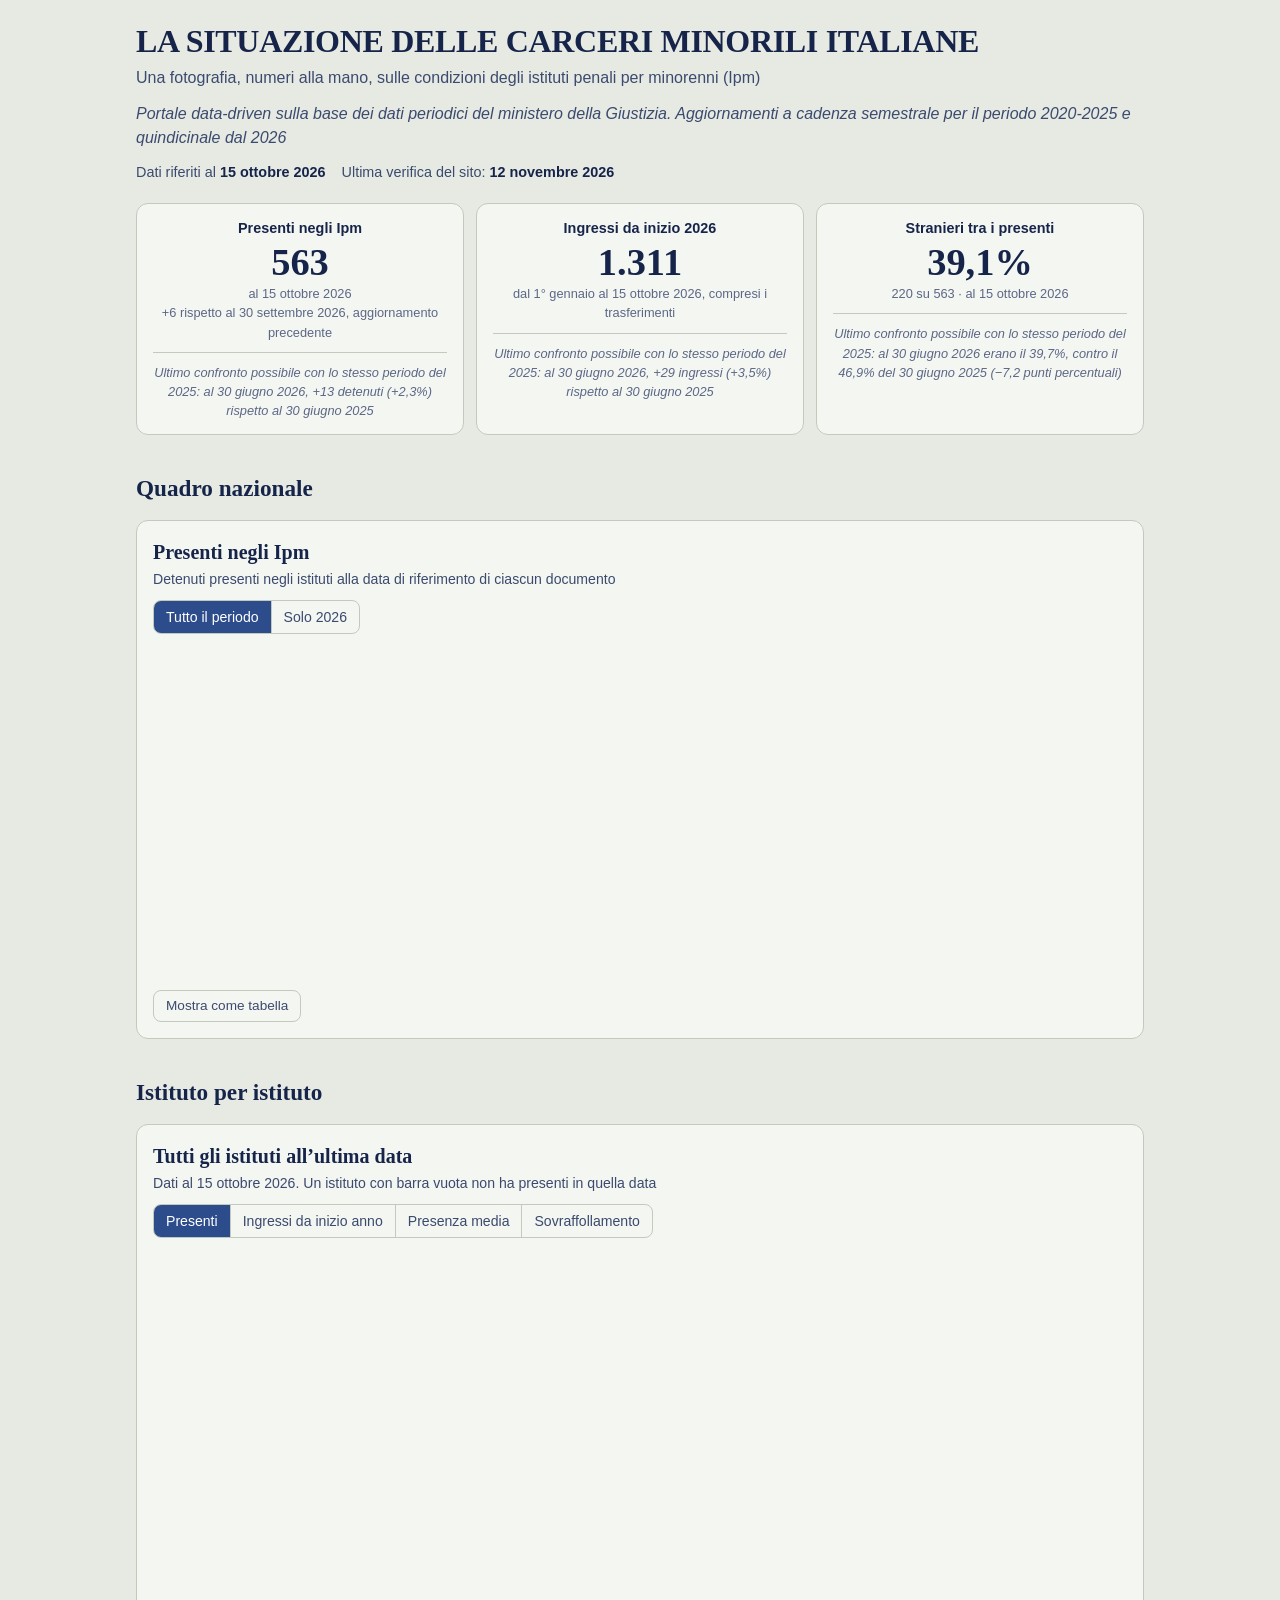
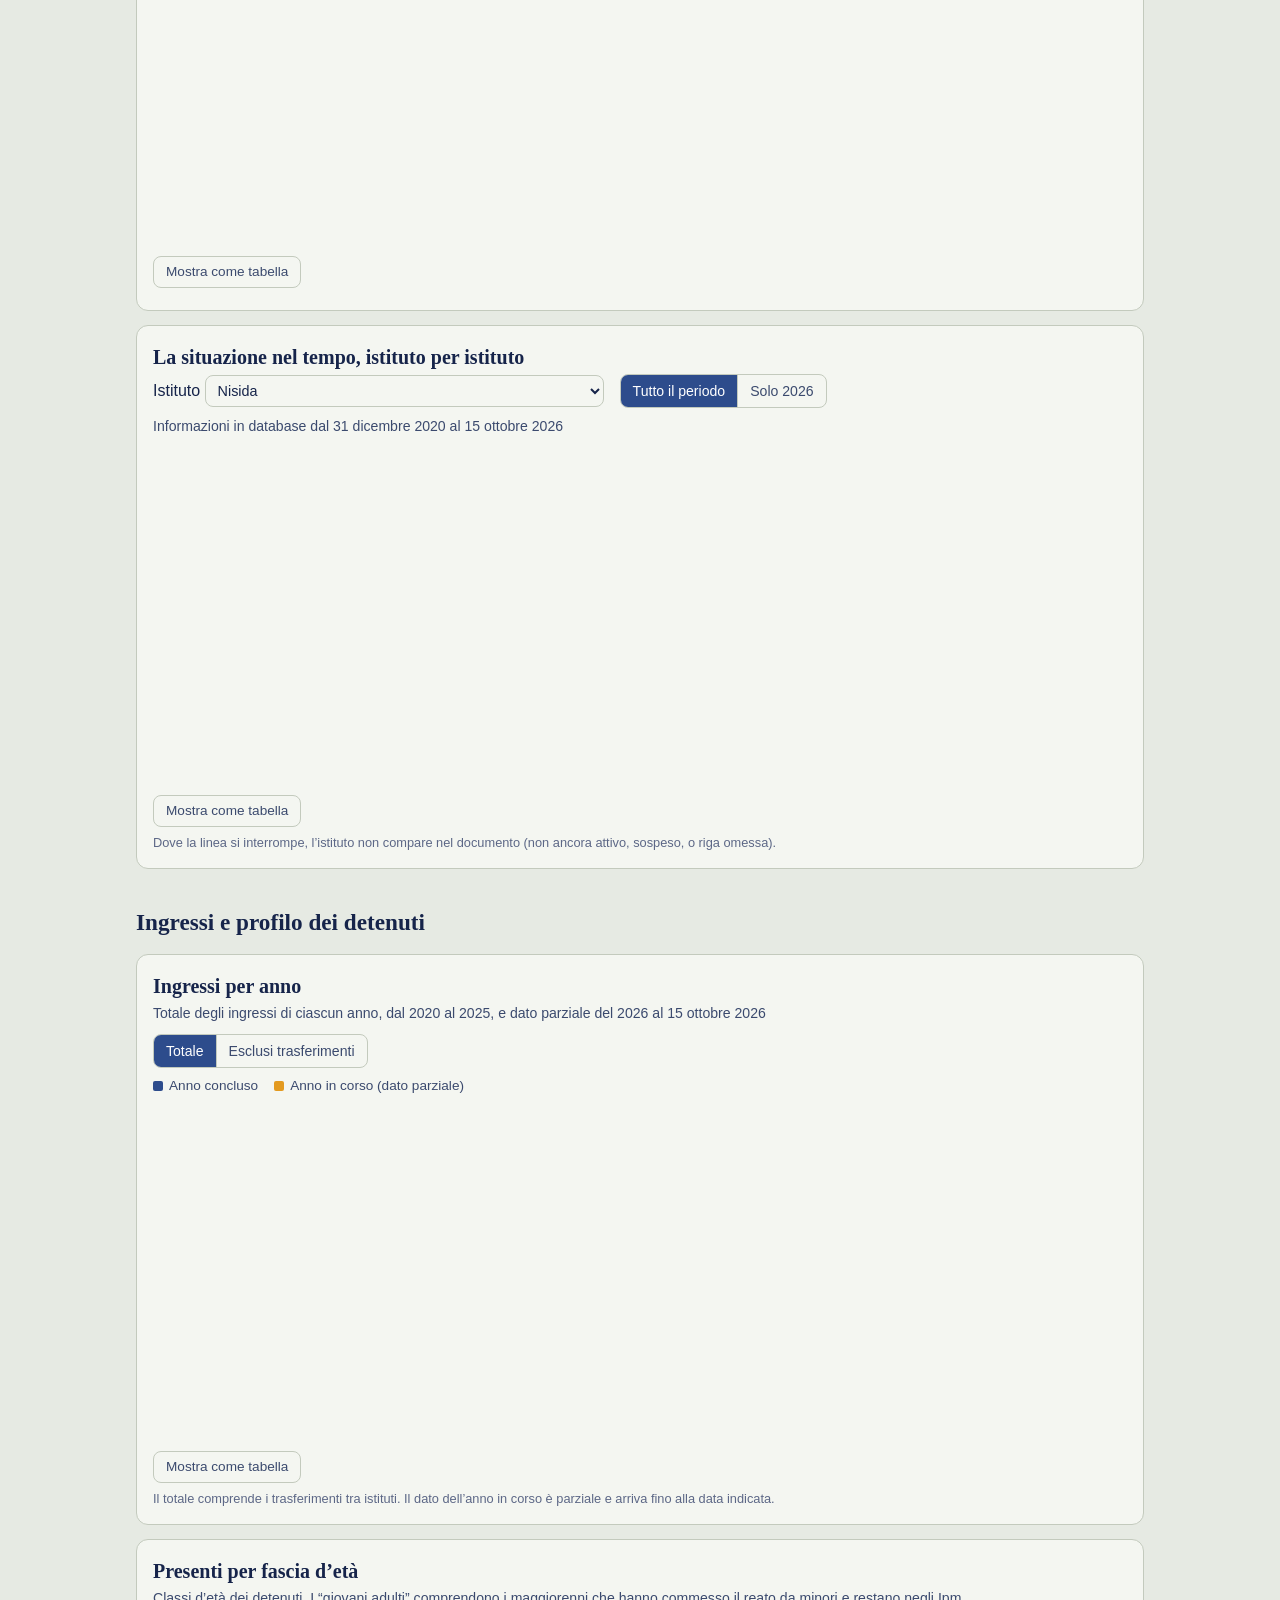
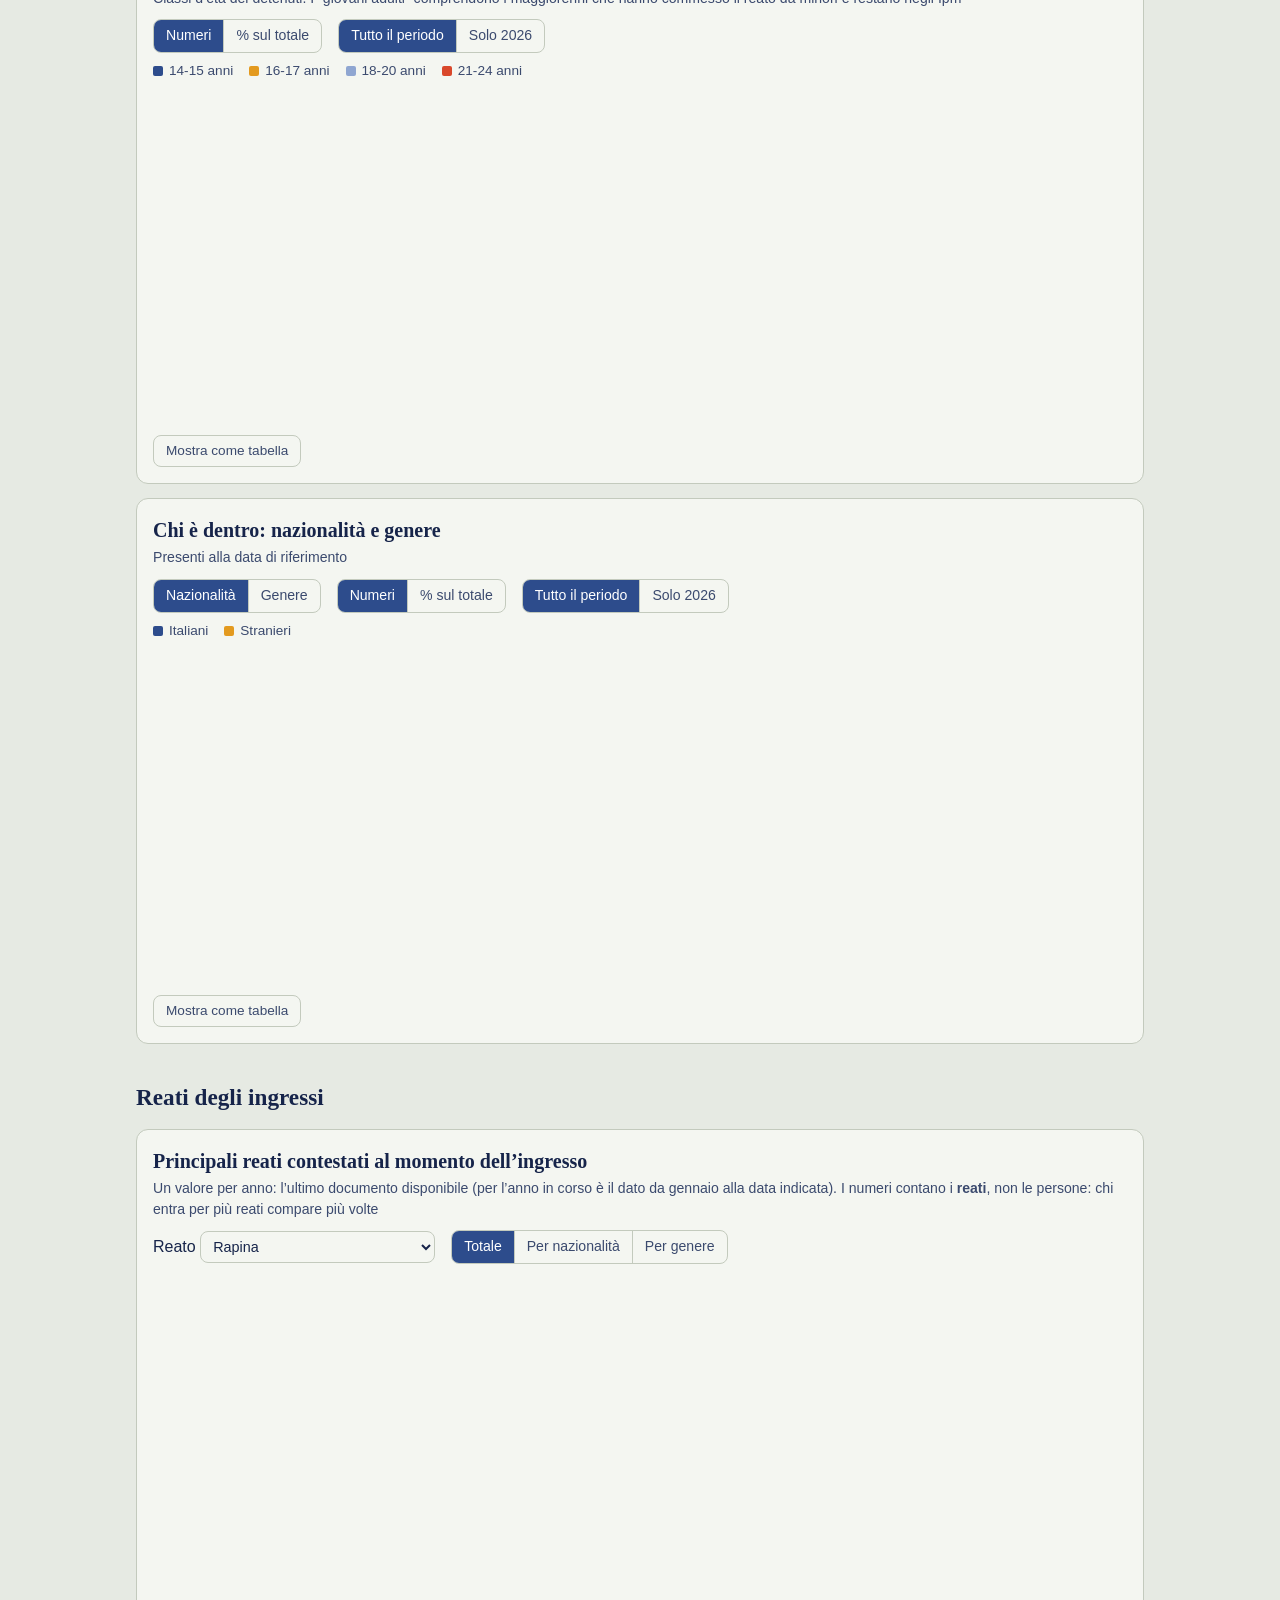
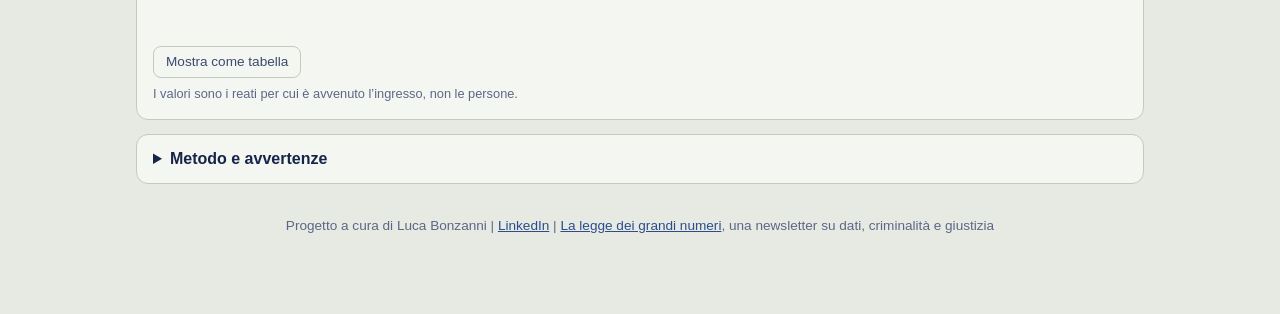
==== docs/index.html @ a1e98d2d "Add files via upload" ====
<!DOCTYPE html>
<html lang="it">
<head>
<meta charset="utf-8">
<meta name="viewport" content="width=device-width, initial-scale=1">
<title>La situazione delle carceri minorili italiane</title>
<meta name="description" content="Una fotografia, numeri alla mano, sulle condizioni degli istituti penali per minorenni (Ipm). Dati periodici del ministero della Giustizia.">
<link rel="icon" href="data:,">
<link rel="stylesheet" href="style.css?v=12">
</head>
<body>
<div class="wrap">
  <header>
    <h1>LA SITUAZIONE DELLE CARCERI MINORILI ITALIANE</h1>
    <p class="sub">Una fotografia, numeri alla mano, sulle condizioni degli istituti penali per minorenni (Ipm)</p>
    <p class="sub"><em>Portale data-driven sulla base dei dati periodici del ministero della Giustizia. Aggiornamenti a cadenza semestrale per il periodo 2020-2025 e quindicinale dal 2026</em></p>
    <p class="stamp" id="stamp">Caricamento dati…</p>
    <div class="alert" id="alert" hidden></div>
  </header>

  <main>
    <section class="kpis" id="kpis" aria-label="Indicatori principali"></section>

    <h2>Quadro nazionale</h2>

    <article class="card" id="c-presenze">
      <h3>Presenti negli Ipm</h3>
      <p class="desc">Detenuti presenti negli istituti alla data di riferimento di ciascun documento</p>
      <div class="plot"><canvas role="img" aria-label="Presenti negli Ipm nel tempo"></canvas></div>
      <div class="tablewrap" hidden></div>
      <button class="tbl-btn" type="button" aria-expanded="false">Mostra come tabella</button>
    </article>

    <h2>Istituto per istituto</h2>

    <article class="card" id="c-ipm-conf">
      <h3>Tutti gli istituti all’ultima data</h3>
      <p class="desc" id="d-ipm-conf"></p>
      <div class="controls"><div class="seg" data-ctl="misura"></div></div>
      <div class="legend"></div>
      <div class="plot" id="p-ipm-conf"><canvas role="img" aria-label="Confronto tra istituti"></canvas></div>
      <div class="tablewrap" hidden></div>
      <button class="tbl-btn" type="button" aria-expanded="false">Mostra come tabella</button>
      <p class="foot-note" id="n-ipm-conf"></p>
    </article>

    <article class="card" id="c-ipm-one">
      <h3>La situazione nel tempo, istituto per istituto</h3>
      <div class="controls"><label>Istituto <select data-ctl="ipm"></select></label></div>
      <p class="desc" id="d-ipm-one"></p>
      <div class="plot"><canvas role="img" aria-label="Presenti nell’istituto scelto nel tempo"></canvas></div>
      <div class="tablewrap" hidden></div>
      <button class="tbl-btn" type="button" aria-expanded="false">Mostra come tabella</button>
      <p class="foot-note" id="n-ipm-one"></p>
    </article>

    <h2>Ingressi e profilo dei detenuti</h2>

    <article class="card" id="c-ingressi">
      <h3>Ingressi per anno</h3>
      <p class="desc" id="d-ingressi">Totale degli ingressi di ciascun anno</p>
      <div class="controls"><div class="seg" data-ctl="misura"></div></div>
      <div class="legend"></div>
      <div class="plot"><canvas role="img" aria-label="Totale degli ingressi per anno, una colonna per anno"></canvas></div>
      <div class="tablewrap" hidden></div>
      <button class="tbl-btn" type="button" aria-expanded="false">Mostra come tabella</button>
      <p class="foot-note" id="n-ingressi"></p>
    </article>

    <article class="card" id="c-eta">
      <h3>Presenti per fascia d’età</h3>
      <p class="desc">Classi d’età dei detenuti. I “giovani adulti” comprendono i maggiorenni che hanno commesso il reato da minori e restano negli Ipm</p>
      <div class="controls"><div class="seg" data-ctl="modo"></div></div>
      <div class="legend"></div>
      <div class="plot"><canvas role="img" aria-label="Presenti per fascia d’età nel tempo"></canvas></div>
      <div class="tablewrap" hidden></div>
      <button class="tbl-btn" type="button" aria-expanded="false">Mostra come tabella</button>
    </article>

    <article class="card" id="c-chi">
      <h3>Chi è dentro: nazionalità e genere</h3>
      <p class="desc">Presenti alla data di riferimento</p>
      <div class="controls">
        <div class="seg" data-ctl="dim"></div>
        <div class="seg" data-ctl="modo"></div>
      </div>
      <div class="legend"></div>
      <div class="plot"><canvas role="img" aria-label="Presenti per nazionalità o genere nel tempo"></canvas></div>
      <div class="tablewrap" hidden></div>
      <button class="tbl-btn" type="button" aria-expanded="false">Mostra come tabella</button>
    </article>

    <h2>Reati degli ingressi</h2>

    <article class="card" id="c-delitti">
      <h3>Principali reati contestati al momento dell’ingresso</h3>
      <p class="desc">Un valore per anno: l’ultimo documento disponibile (per l’anno in corso è il dato da gennaio alla data indicata). I numeri contano i <strong>reati</strong>, non le persone: chi entra per più reati compare più volte</p>
      <div class="controls">
        <label>Reato <select data-ctl="reato"></select></label>
        <div class="seg" data-ctl="scomp"></div>
      </div>
      <div class="legend"></div>
      <div class="plot"><canvas role="img" aria-label="Reati degli ingressi per anno"></canvas></div>
      <div class="tablewrap" hidden></div>
      <button class="tbl-btn" type="button" aria-expanded="false">Mostra come tabella</button>
      <p class="foot-note" id="n-delitti"></p>
    </article>

    <details>
      <summary>Metodo e avvertenze</summary>
      <ul>
        <li><strong>Fonte.</strong> Ministero della Giustizia, Dipartimento per la Giustizia minorile e di Comunità, report periodico <a href="https://www.giustizia.it/giustizia/it/mg_1_14.page">“Minorenni e giovani adulti in carico ai Servizi minorili”</a>. I documenti sono pubblicati circa due volte al mese, con un ritardo attorno alle tre settimane rispetto alla data di riferimento: questa pagina non è in tempo reale.</li>
        <li><strong>Aggiornamento.</strong> Uno script – sviluppato attraverso Claude Sonnet 5.5 – controlla il sito del ministero della Giustizia ogni giorno, scarica gli eventuali nuovi file .pdf, li legge e ricalcola i grafici. Ogni documento supera una serie di controlli di coerenza (somme per istituto, totali tra tabelle diverse); se un controllo fallisce il documento viene escluso e segnalato in alto.</li>
        <li><strong>Copertura.</strong> <span id="m-docs"></span>.</li>
        <li><strong>Cadenza.</strong> Fino al 2025 il sito usa solo i documenti semestrali (30 giugno e 31 dicembre); dal 2026 tutti quelli quindicinali disponibili. I documenti intermedi restano nell’archivio del progetto ma non compaiono nei grafici.</li>
        <li><strong>Flussi cumulati.</strong> Gli ingressi sono conteggiati da inizio anno e ripartono a gennaio. Confrontare documenti di mesi diversi non ha senso senza guardare la data.</li>
        <li><strong>Reati.</strong> Le tabelle contano i reati per cui avviene l’ingresso, non le persone. Le righe sotto una certa soglia possono non essere riportate nel file .pdf: in quel caso il grafico mostra “non riportato”, non zero.</li>
        <li><strong>Istituti che cambiano.</strong> L’elenco non è stabile: ad esempio dal 28 dicembre 2025 è attivo Lecce, mentre dal 23 febbraio 2026 l’attività di Treviso è sospesa ed è attivato Rovigo. Gli istituti non più attivi restano nei grafici storici.</li>
        <li><strong>Ingressi e trasferimenti.</strong> Per confrontare nel tempo si usa il totale degli ingressi, che comprende i trasferimenti tra istituti. Dai documenti del 31 dicembre 2024 il Ministero distingue anche gli ingressi esclusi i trasferimenti.</li>
        <li><strong>Errori della fonte.</strong> I file .pdf contengono a volte refusi (titoli di tabella non aggiornati, numerazioni sbagliate). Quando i numeri non tornano, il documento non viene incluso.</li>
        <li><strong>Perimetro.</strong> Solo istituti penali per minorenni. Centri di prima accoglienza, comunità e misure di comunità non sono inclusi.</li>
      </ul>
    </details>
  </main>

  <footer>
    <p>Progetto a cura di Luca Bonzanni | <a href="https://www.linkedin.com/in/bonzanni/">LinkedIn</a> | <a href="https://leggegrandinumeri.substack.com/">La legge dei grandi numeri</a>, una newsletter su dati, criminalità e giustizia</p>
  </footer>
</div>
<script src="vendor/chart.umd.js"></script>
<script src="app.js?v=12"></script>
</body>
</html>
---- docs/style.css ----
@font-face { font-family: "Plex Sans"; font-style: normal; font-weight: 400; font-display: swap; src: url("fonts/ibm-plex-sans-latin-400-normal.woff2") format("woff2"); }
@font-face { font-family: "Plex Sans"; font-style: normal; font-weight: 600; font-display: swap; src: url("fonts/ibm-plex-sans-latin-600-normal.woff2") format("woff2"); }
@font-face { font-family: "Plex Sans"; font-style: normal; font-weight: 700; font-display: swap; src: url("fonts/ibm-plex-sans-latin-700-normal.woff2") format("woff2"); }
@font-face { font-family: "Plex Sans"; font-style: italic; font-weight: 400; font-display: swap; src: url("fonts/ibm-plex-sans-latin-400-italic.woff2") format("woff2"); }
@font-face { font-family: "Newsreader"; font-style: normal; font-weight: 400; font-display: swap; src: url("fonts/newsreader-latin-400-normal.woff2") format("woff2"); }
@font-face { font-family: "Newsreader"; font-style: normal; font-weight: 600; font-display: swap; src: url("fonts/newsreader-latin-600-normal.woff2") format("woff2"); }
@font-face { font-family: "Newsreader"; font-style: normal; font-weight: 700; font-display: swap; src: url("fonts/newsreader-latin-700-normal.woff2") format("woff2"); }
@font-face { font-family: "Newsreader"; font-style: italic; font-weight: 400; font-display: swap; src: url("fonts/newsreader-latin-400-italic.woff2") format("woff2"); }
:root {
  color-scheme: light dark;
  --surface: #E6EAE3;
  --card: #F4F6F1;
  --ink: #16244A;
  --ink2: #3B4A6E;
  --muted: #5C6786;
  --grid: #CDD3C8;
  --border: #C3CABD;
  --accent: #2D4C8C;
  --warn-bg: #fff4e0;
  --warn-ink: #6a4300;
  --c1: #2D4C8C;
  --c2: #E39A1F;
  --y-old: #9a9a94;
  --o1: #8FA6D1;
  --o2: #5A78B5;
  --o3: #2D4C8C;
  --o4: #16244A;
}
@media (prefers-color-scheme: dark) {
  :root {
    --surface: #0F1730;
    --card: #16244A;
    --ink: #E6EAE3;
    --ink2: #C3CBDD;
    --muted: #97A2BF;
    --grid: #2A3A66;
    --border: #2F4170;
    --accent: #5B7CC4;
    --warn-bg: #3a2c10;
    --warn-ink: #f2d9a6;
    --c1: #5B7CC4;
    --c2: #E39A1F;
    --y-old: #77776f;
  }
}
* { box-sizing: border-box; }
html { -webkit-text-size-adjust: 100%; }
body {
  margin: 0;
  background: var(--surface);
  color: var(--ink);
  font: 16px/1.5 "Plex Sans", -apple-system, BlinkMacSystemFont, "Segoe UI", Roboto, "Helvetica Neue", Arial, sans-serif;
}
.wrap { max-width: 1040px; margin: 0 auto; padding: 24px 16px 64px; }
h1, h2, h3, .kpi .value { font-family: "Newsreader", Georgia, "Times New Roman", serif; font-weight: 700; }
header h1 { font-size: 2rem; line-height: 1.12; margin: 0 0 6px; letter-spacing: -.01em; }
header .sub { color: var(--ink2); margin: 0 0 12px; }
.stamp {
  display: flex; flex-wrap: wrap; gap: 4px 16px;
  color: var(--ink2); font-size: .9rem; margin: 0 0 8px;
}
.stamp strong { color: var(--ink); }
.alert {
  background: var(--warn-bg); color: var(--warn-ink);
  border-radius: 8px; padding: 10px 14px; margin: 12px 0; font-size: .92rem;
}
.alert[hidden] { display: none; }
.kpis { display: grid; grid-template-columns: repeat(auto-fit, minmax(210px, 1fr)); gap: 12px; margin: 20px 0 8px; }
.kpi { text-align: center; background: var(--card); border: 1px solid var(--border); border-radius: 12px; padding: 14px 16px; }
.kpi .label { color: var(--ink); font-size: .9rem; font-weight: 700; }
.kpi .value { font-size: 2.4rem; font-weight: 700; line-height: 1.15; font-variant-numeric: tabular-nums; }
.kpi .note { color: var(--muted); font-size: .8rem; }
.kpi .note.conf { font-style: italic; margin-top: 10px; padding-top: 10px; border-top: 1px solid var(--border); }
h2 { font-size: 1.45rem; margin: 36px 0 8px; }
.card { background: var(--card); border: 1px solid var(--border); border-radius: 12px; padding: 16px; margin: 14px 0; }
.card h3 { margin: 0 0 2px; font-size: 1.25rem; }
.card .desc { color: var(--ink2); font-size: .88rem; margin: 0 0 10px; }
.controls { display: flex; flex-wrap: wrap; gap: 8px 16px; align-items: center; margin: 0 0 8px; }
.seg { display: inline-flex; border: 1px solid var(--border); border-radius: 8px; overflow: hidden; }
.seg button {
  min-height: 32px; min-width: 32px; padding: 4px 12px; border: 0; background: transparent;
  color: var(--ink2); font: inherit; font-size: .88rem; cursor: pointer;
}
.seg button + button { border-left: 1px solid var(--border); }
.seg button[aria-pressed="true"] { background: var(--accent); color: #fff; }
.seg button:focus-visible, select:focus-visible, .tbl-btn:focus-visible, a:focus-visible { outline: 2px solid var(--accent); outline-offset: 2px; }
select {
  min-height: 32px; font: inherit; font-size: .9rem; padding: 4px 8px;
  background: var(--card); color: var(--ink); border: 1px solid var(--border); border-radius: 8px;
}
.legend { display: flex; flex-wrap: wrap; gap: 4px 16px; font-size: .85rem; color: var(--ink2); margin: 0 0 6px; min-height: 20px; }
.legend .sw { display: inline-block; width: 10px; height: 10px; border-radius: 2px; margin-right: 6px; vertical-align: -1px; }
.plot { position: relative; height: 340px; }
.plot canvas { max-width: 100%; }
.tbl-btn {
  margin-top: 8px; min-height: 32px; padding: 4px 12px; border: 1px solid var(--border);
  border-radius: 8px; background: transparent; color: var(--ink2); font: inherit; font-size: .85rem; cursor: pointer;
}
.tablewrap { overflow: auto; max-height: 380px; margin-top: 8px; }
table { border-collapse: collapse; font-size: .85rem; width: 100%; font-variant-numeric: tabular-nums; }
th, td { text-align: right; padding: 4px 8px; border-bottom: 1px solid var(--grid); white-space: nowrap; }
th:first-child, td:first-child { text-align: left; }
thead th { position: sticky; top: 0; background: var(--card); }
.foot-note { color: var(--muted); font-size: .8rem; margin: 6px 0 0; white-space: pre-line; }
details { background: var(--card); border: 1px solid var(--border); border-radius: 12px; padding: 12px 16px; margin: 14px 0; }
details summary { cursor: pointer; font-weight: 600; }
details ul { padding-left: 20px; }
details li { margin: 4px 0; font-size: .92rem; color: var(--ink2); }
a { color: var(--accent); }
footer { color: var(--muted); font-size: .85rem; margin-top: 32px; text-align: center; }
.dl { display: flex; flex-wrap: wrap; gap: 4px 14px; }
.err { background: var(--warn-bg); color: var(--warn-ink); padding: 14px; border-radius: 8px; }
@media (max-width: 560px) { .plot { height: 300px; } .kpi .value { font-size: 2rem; } header h1 { font-size: 1.6rem; } }

/* telefono: i pulsanti di selezione vanno a capo e restano interi, come bottoni separati */
@media (max-width: 560px) {
  .seg { display: flex; flex-wrap: wrap; gap: 6px; border: 0; border-radius: 0; overflow: visible; width: 100%; }
  .seg button { flex: 1 1 auto; border: 1px solid var(--border); border-radius: 8px; padding: 8px 10px; white-space: normal; line-height: 1.25; }
  .seg button + button { border-left: 1px solid var(--border); }
  .seg button[aria-pressed="true"] { border-color: var(--accent); }
}

/* telefono: tendine e selettori mai più larghi del riquadro */
select { max-width: 100%; }
.controls label { min-width: 0; max-width: 100%; }
@media (max-width: 560px) {
  .controls label { display: flex; flex-direction: column; align-items: stretch; gap: 4px; width: 100%; }
  .controls select { width: 100%; box-sizing: border-box; }
}
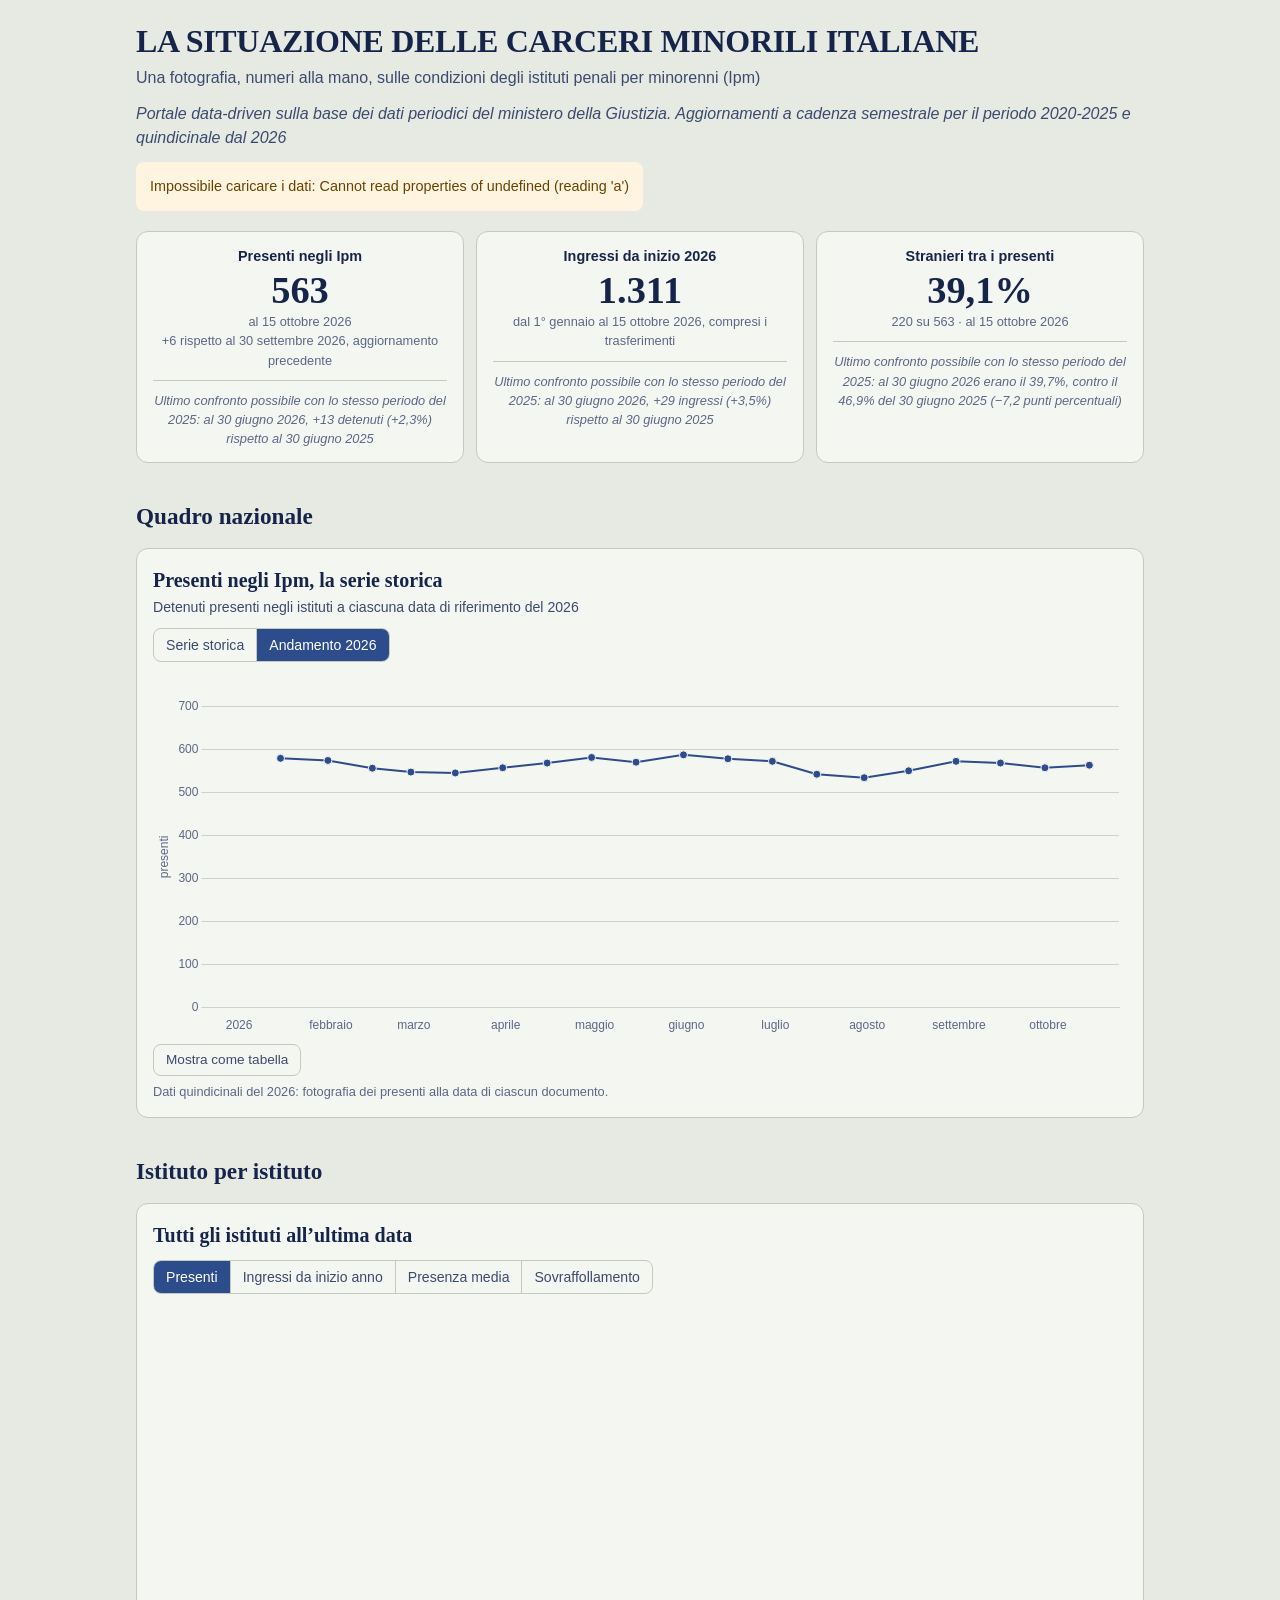
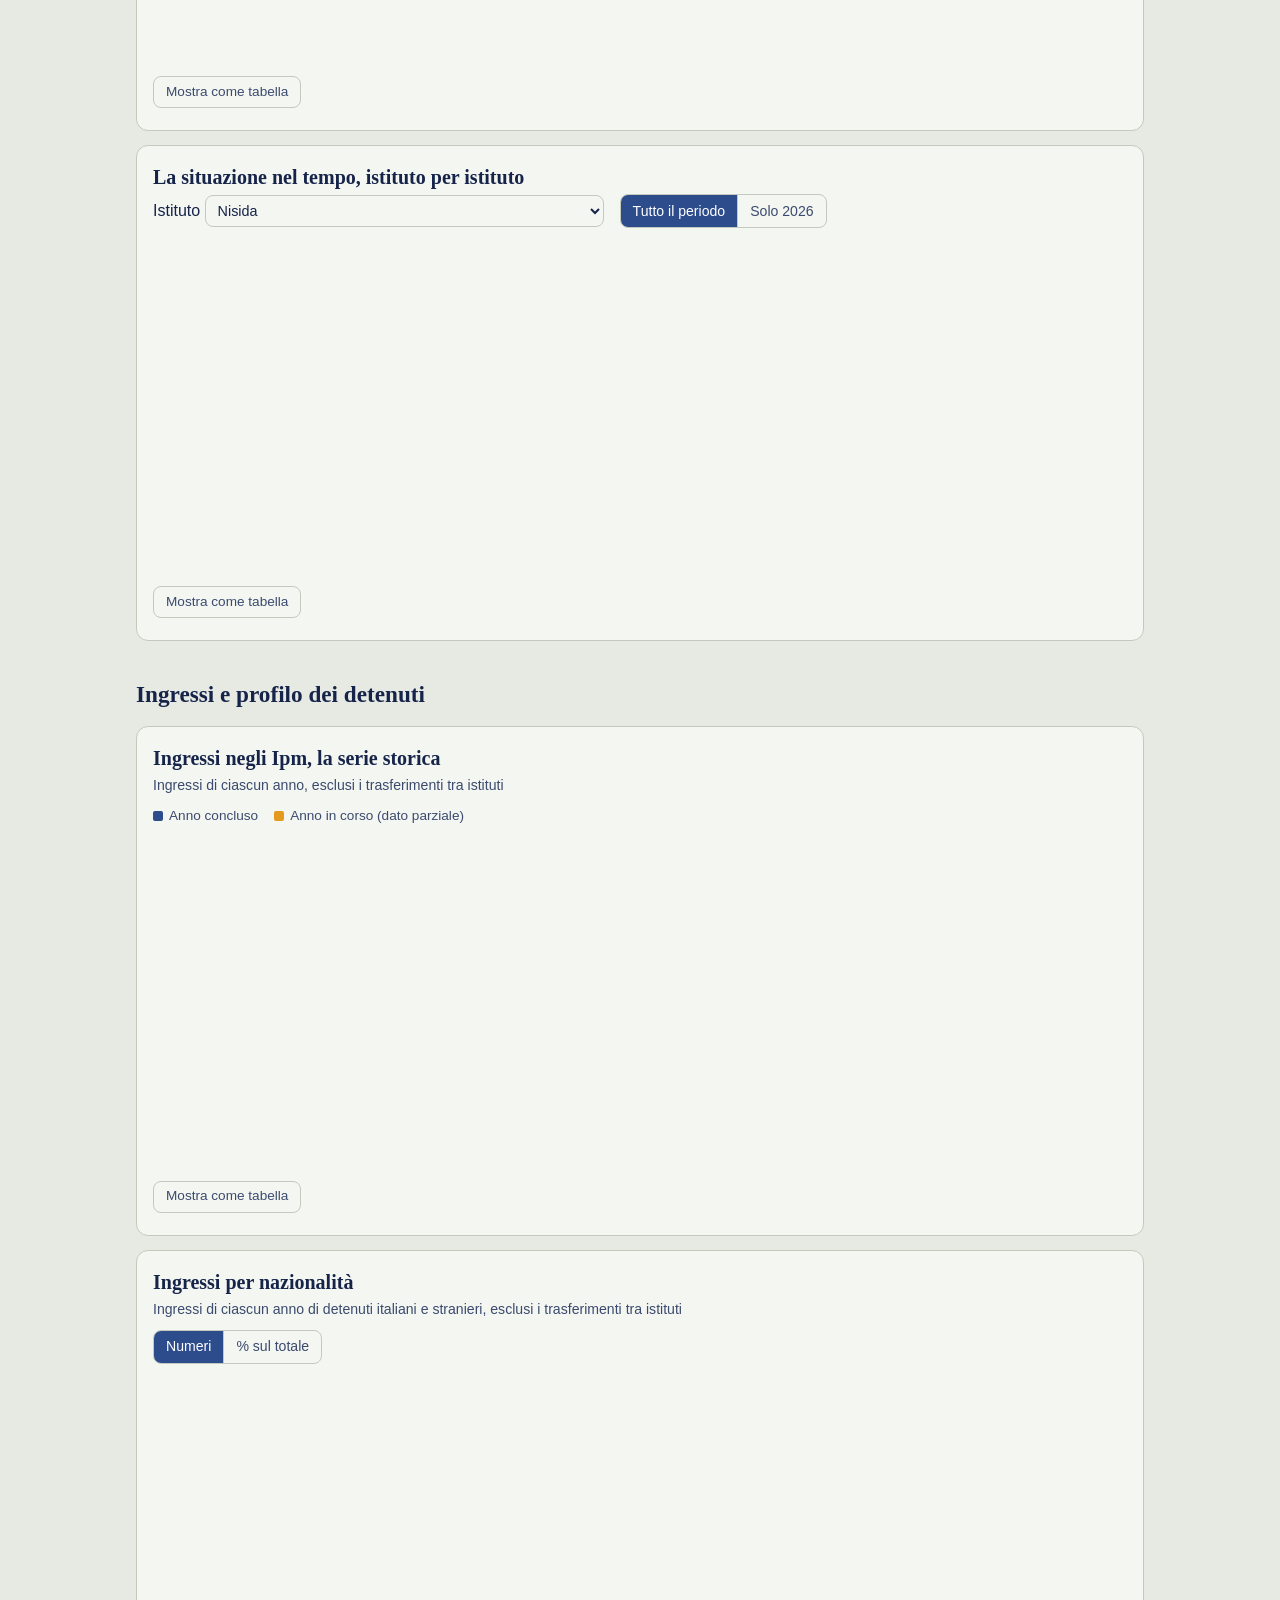
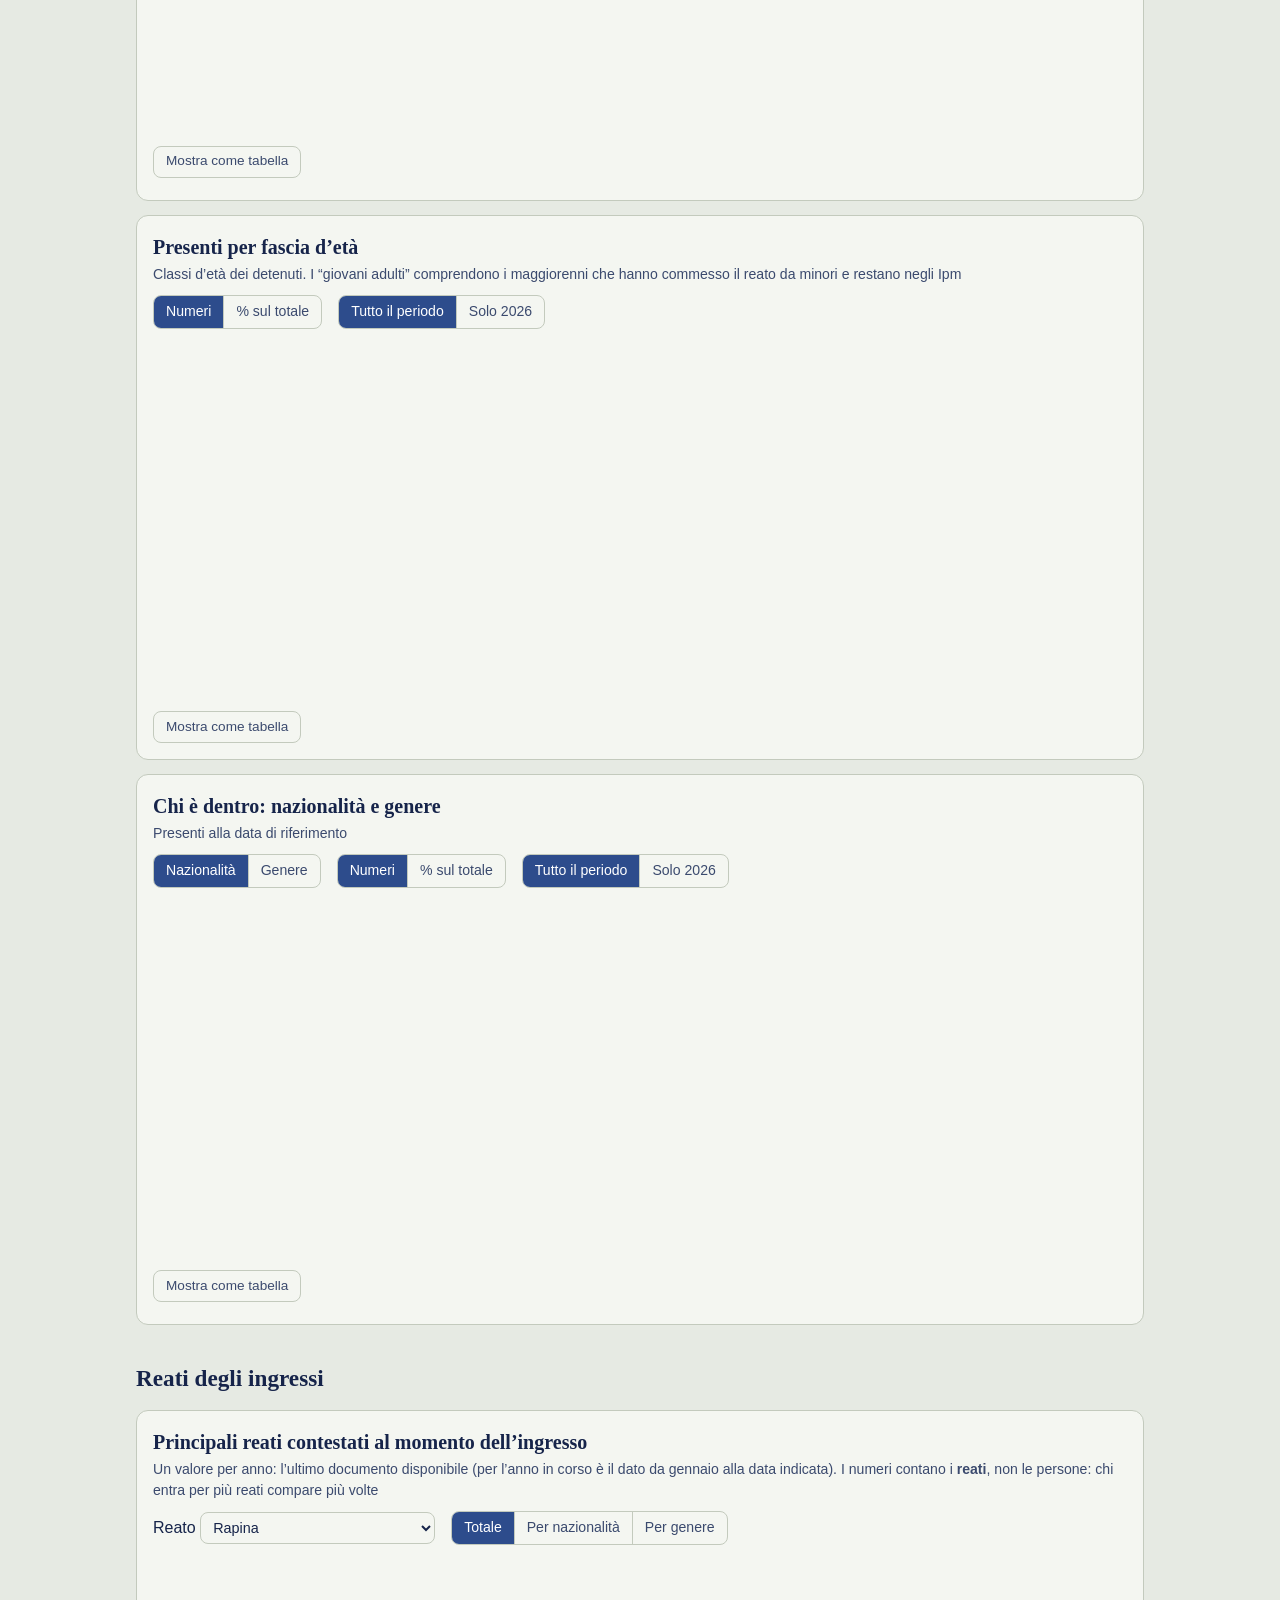
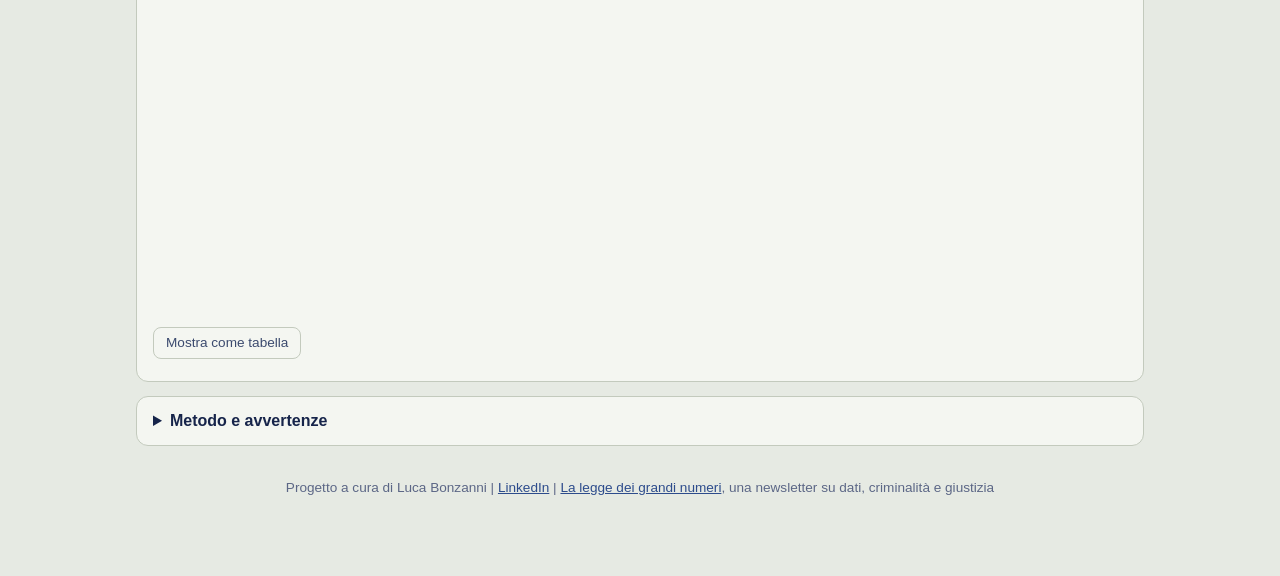
==== commit 90e70ee9: "Add files via upload" ====
--- a/docs/index.html
+++ b/docs/index.html
@@ -6,7 +6,7 @@
 <title>La situazione delle carceri minorili italiane</title>
 <meta name="description" content="Una fotografia, numeri alla mano, sulle condizioni degli istituti penali per minorenni (Ipm). Dati periodici del ministero della Giustizia.">
 <link rel="icon" href="data:,">
-<link rel="stylesheet" href="style.css?v=12">
+<link rel="stylesheet" href="style.css?v=13">
 </head>
 <body>
 <div class="wrap">
@@ -24,11 +24,14 @@
     <h2>Quadro nazionale</h2>
 
     <article class="card" id="c-presenze">
-      <h3>Presenti negli Ipm</h3>
-      <p class="desc">Detenuti presenti negli istituti alla data di riferimento di ciascun documento</p>
-      <div class="plot"><canvas role="img" aria-label="Presenti negli Ipm nel tempo"></canvas></div>
+      <h3>Presenti negli Ipm, la serie storica</h3>
+      <p class="desc" id="d-presenze">Detenuti presenti negli istituti: media annua (1991-2025) e situazione attuale (all’ultimo aggiornamento)</p>
+      <div class="controls"><div class="seg" data-ctl="vista"></div></div>
+      <div class="legend"></div>
+      <div class="plot"><canvas role="img" aria-label="Presenti negli Ipm: media annua dal 1991 e situazione attuale"></canvas></div>
       <div class="tablewrap" hidden></div>
       <button class="tbl-btn" type="button" aria-expanded="false">Mostra come tabella</button>
+      <p class="foot-note" id="n-presenze"></p>
     </article>
 
     <h2>Istituto per istituto</h2>
@@ -57,14 +60,24 @@
     <h2>Ingressi e profilo dei detenuti</h2>
 
     <article class="card" id="c-ingressi">
-      <h3>Ingressi per anno</h3>
-      <p class="desc" id="d-ingressi">Totale degli ingressi di ciascun anno</p>
-      <div class="controls"><div class="seg" data-ctl="misura"></div></div>
+      <h3>Ingressi negli Ipm, la serie storica</h3>
+      <p class="desc" id="d-ingressi">Ingressi di ciascun anno, esclusi i trasferimenti tra istituti</p>
       <div class="legend"></div>
       <div class="plot"><canvas role="img" aria-label="Totale degli ingressi per anno, una colonna per anno"></canvas></div>
       <div class="tablewrap" hidden></div>
       <button class="tbl-btn" type="button" aria-expanded="false">Mostra come tabella</button>
       <p class="foot-note" id="n-ingressi"></p>
+    </article>
+
+    <article class="card" id="c-ingressi-naz">
+      <h3>Ingressi per nazionalità</h3>
+      <p class="desc" id="d-ingressi-naz">Ingressi di ciascun anno di detenuti italiani e stranieri, esclusi i trasferimenti tra istituti</p>
+      <div class="controls"><div class="seg" data-ctl="modo"></div></div>
+      <div class="legend"></div>
+      <div class="plot"><canvas role="img" aria-label="Ingressi per nazionalità, anno per anno"></canvas></div>
+      <div class="tablewrap" hidden></div>
+      <button class="tbl-btn" type="button" aria-expanded="false">Mostra come tabella</button>
+      <p class="foot-note" id="n-ingressi-naz"></p>
     </article>
 
     <article class="card" id="c-eta">
@@ -79,8 +92,9 @@
 
     <article class="card" id="c-chi">
       <h3>Chi è dentro: nazionalità e genere</h3>
-      <p class="desc">Presenti alla data di riferimento</p>
+      <p class="desc" id="d-chi">Presenti alla data di riferimento</p>
       <div class="controls">
+        <div class="seg" data-ctl="fonte"></div>
         <div class="seg" data-ctl="dim"></div>
         <div class="seg" data-ctl="modo"></div>
       </div>
@@ -88,6 +102,7 @@
       <div class="plot"><canvas role="img" aria-label="Presenti per nazionalità o genere nel tempo"></canvas></div>
       <div class="tablewrap" hidden></div>
       <button class="tbl-btn" type="button" aria-expanded="false">Mostra come tabella</button>
+      <p class="foot-note" id="n-chi"></p>
     </article>
 
     <h2>Reati degli ingressi</h2>
@@ -111,12 +126,13 @@
       <ul>
         <li><strong>Fonte.</strong> Ministero della Giustizia, Dipartimento per la Giustizia minorile e di Comunità, report periodico <a href="https://www.giustizia.it/giustizia/it/mg_1_14.page">“Minorenni e giovani adulti in carico ai Servizi minorili”</a>. I documenti sono pubblicati circa due volte al mese, con un ritardo attorno alle tre settimane rispetto alla data di riferimento: questa pagina non è in tempo reale.</li>
         <li><strong>Aggiornamento.</strong> Uno script – sviluppato attraverso Claude Sonnet 5.5 – controlla il sito del ministero della Giustizia ogni giorno, scarica gli eventuali nuovi file .pdf, li legge e ricalcola i grafici. Ogni documento supera una serie di controlli di coerenza (somme per istituto, totali tra tabelle diverse); se un controllo fallisce il documento viene escluso e segnalato in alto.</li>
+        <li><strong>Serie storica.</strong> I dati annuali 1991-2025 (ingressi e presenza media giornaliera, per nazionalità) provengono da una serie storica fornita dal progetto e non dal report periodico: la presenza media giornaliera è la media dei detenuti presenti in ciascun giorno dell’anno, mentre i “presenti” del report sono una fotografia a una data precisa. Le due misure non sono confrontabili tra loro. Gli ingressi della serie storica escludono i trasferimenti tra istituti.</li>
         <li><strong>Copertura.</strong> <span id="m-docs"></span>.</li>
         <li><strong>Cadenza.</strong> Fino al 2025 il sito usa solo i documenti semestrali (30 giugno e 31 dicembre); dal 2026 tutti quelli quindicinali disponibili. I documenti intermedi restano nell’archivio del progetto ma non compaiono nei grafici.</li>
         <li><strong>Flussi cumulati.</strong> Gli ingressi sono conteggiati da inizio anno e ripartono a gennaio. Confrontare documenti di mesi diversi non ha senso senza guardare la data.</li>
         <li><strong>Reati.</strong> Le tabelle contano i reati per cui avviene l’ingresso, non le persone. Le righe sotto una certa soglia possono non essere riportate nel file .pdf: in quel caso il grafico mostra “non riportato”, non zero.</li>
         <li><strong>Istituti che cambiano.</strong> L’elenco non è stabile: ad esempio dal 28 dicembre 2025 è attivo Lecce, mentre dal 23 febbraio 2026 l’attività di Treviso è sospesa ed è attivato Rovigo. Gli istituti non più attivi restano nei grafici storici.</li>
-        <li><strong>Ingressi e trasferimenti.</strong> Per confrontare nel tempo si usa il totale degli ingressi, che comprende i trasferimenti tra istituti. Dai documenti del 31 dicembre 2024 il Ministero distingue anche gli ingressi esclusi i trasferimenti.</li>
+        <li><strong>Ingressi e trasferimenti.</strong> Nei grafici annuali gli ingressi escludono i trasferimenti tra istituti; il riquadro in alto, per confrontare i periodi dei singoli documenti, usa il totale che li comprende. Dai documenti del 31 dicembre 2024 il Ministero distingue anche gli ingressi esclusi i trasferimenti.</li>
         <li><strong>Errori della fonte.</strong> I file .pdf contengono a volte refusi (titoli di tabella non aggiornati, numerazioni sbagliate). Quando i numeri non tornano, il documento non viene incluso.</li>
         <li><strong>Perimetro.</strong> Solo istituti penali per minorenni. Centri di prima accoglienza, comunità e misure di comunità non sono inclusi.</li>
       </ul>
@@ -128,6 +144,6 @@
   </footer>
 </div>
 <script src="vendor/chart.umd.js"></script>
-<script src="app.js?v=12"></script>
+<script src="app.js?v=13"></script>
 </body>
 </html>
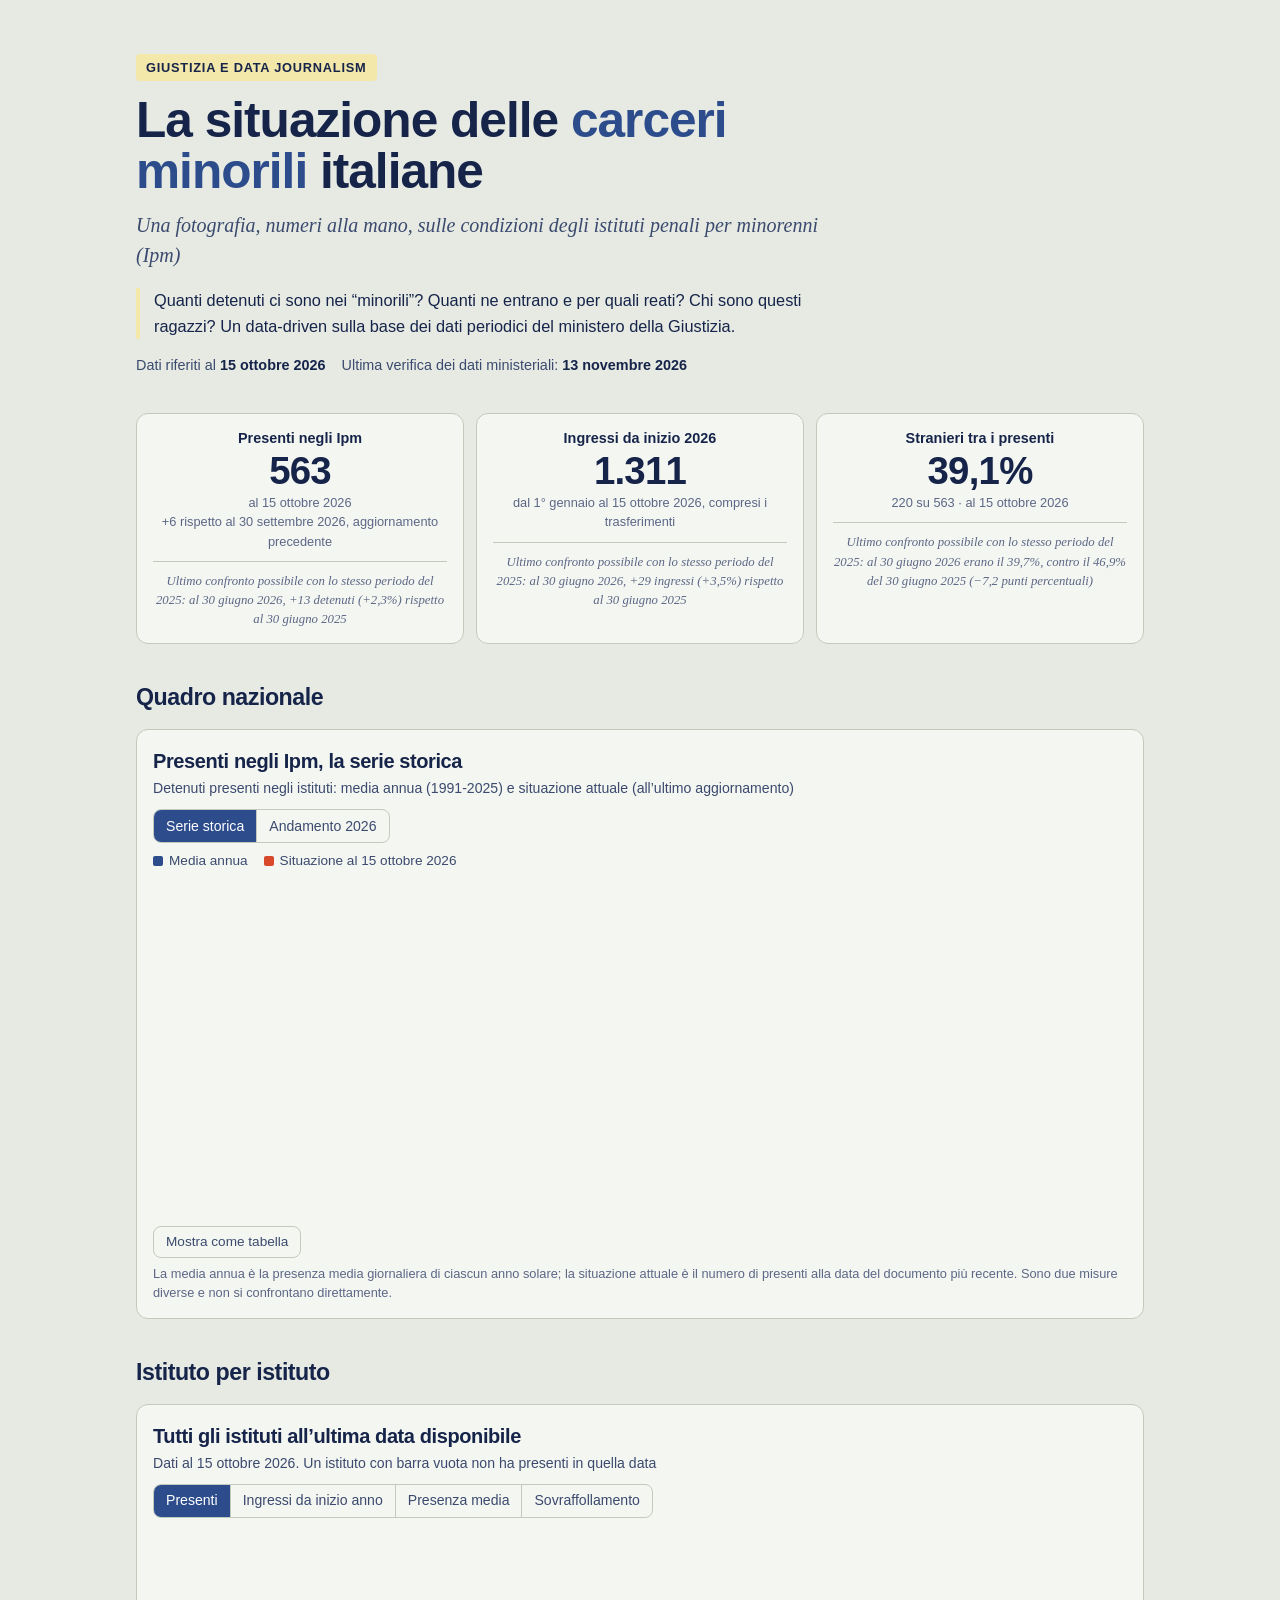
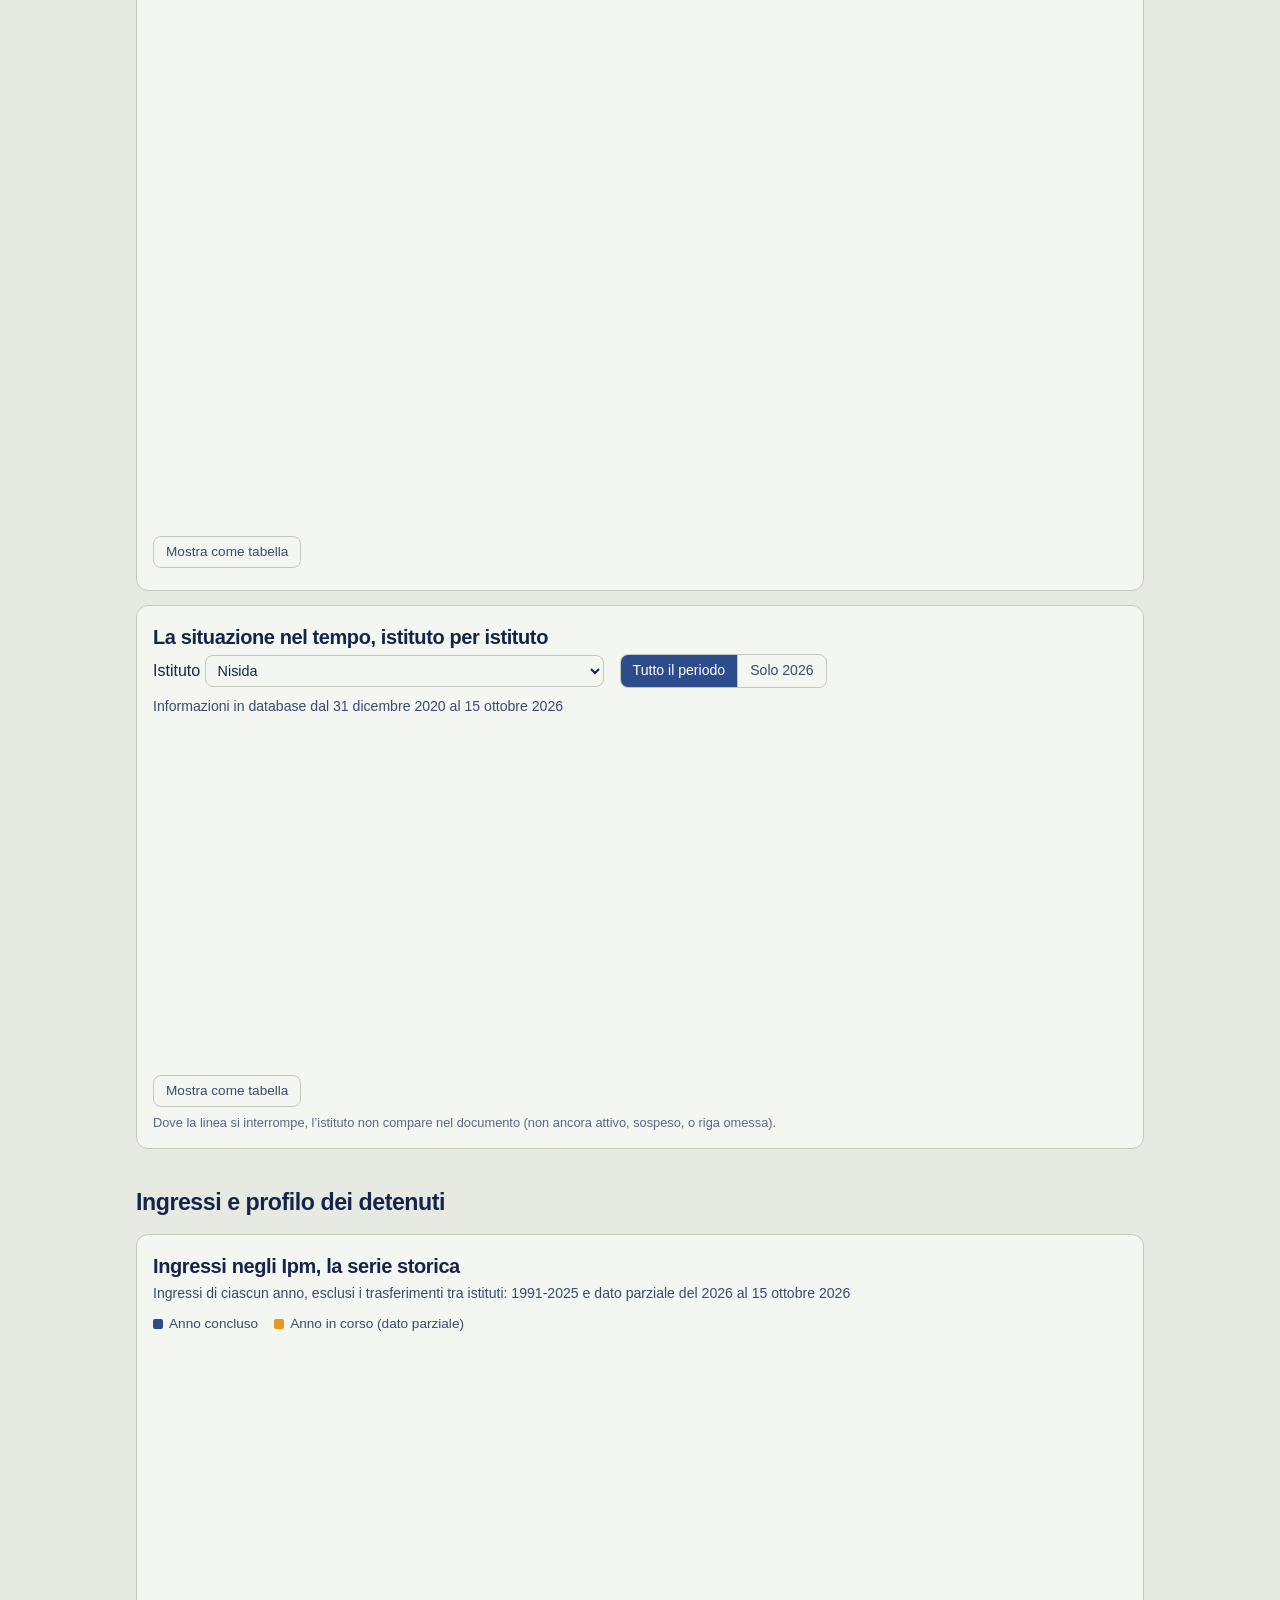
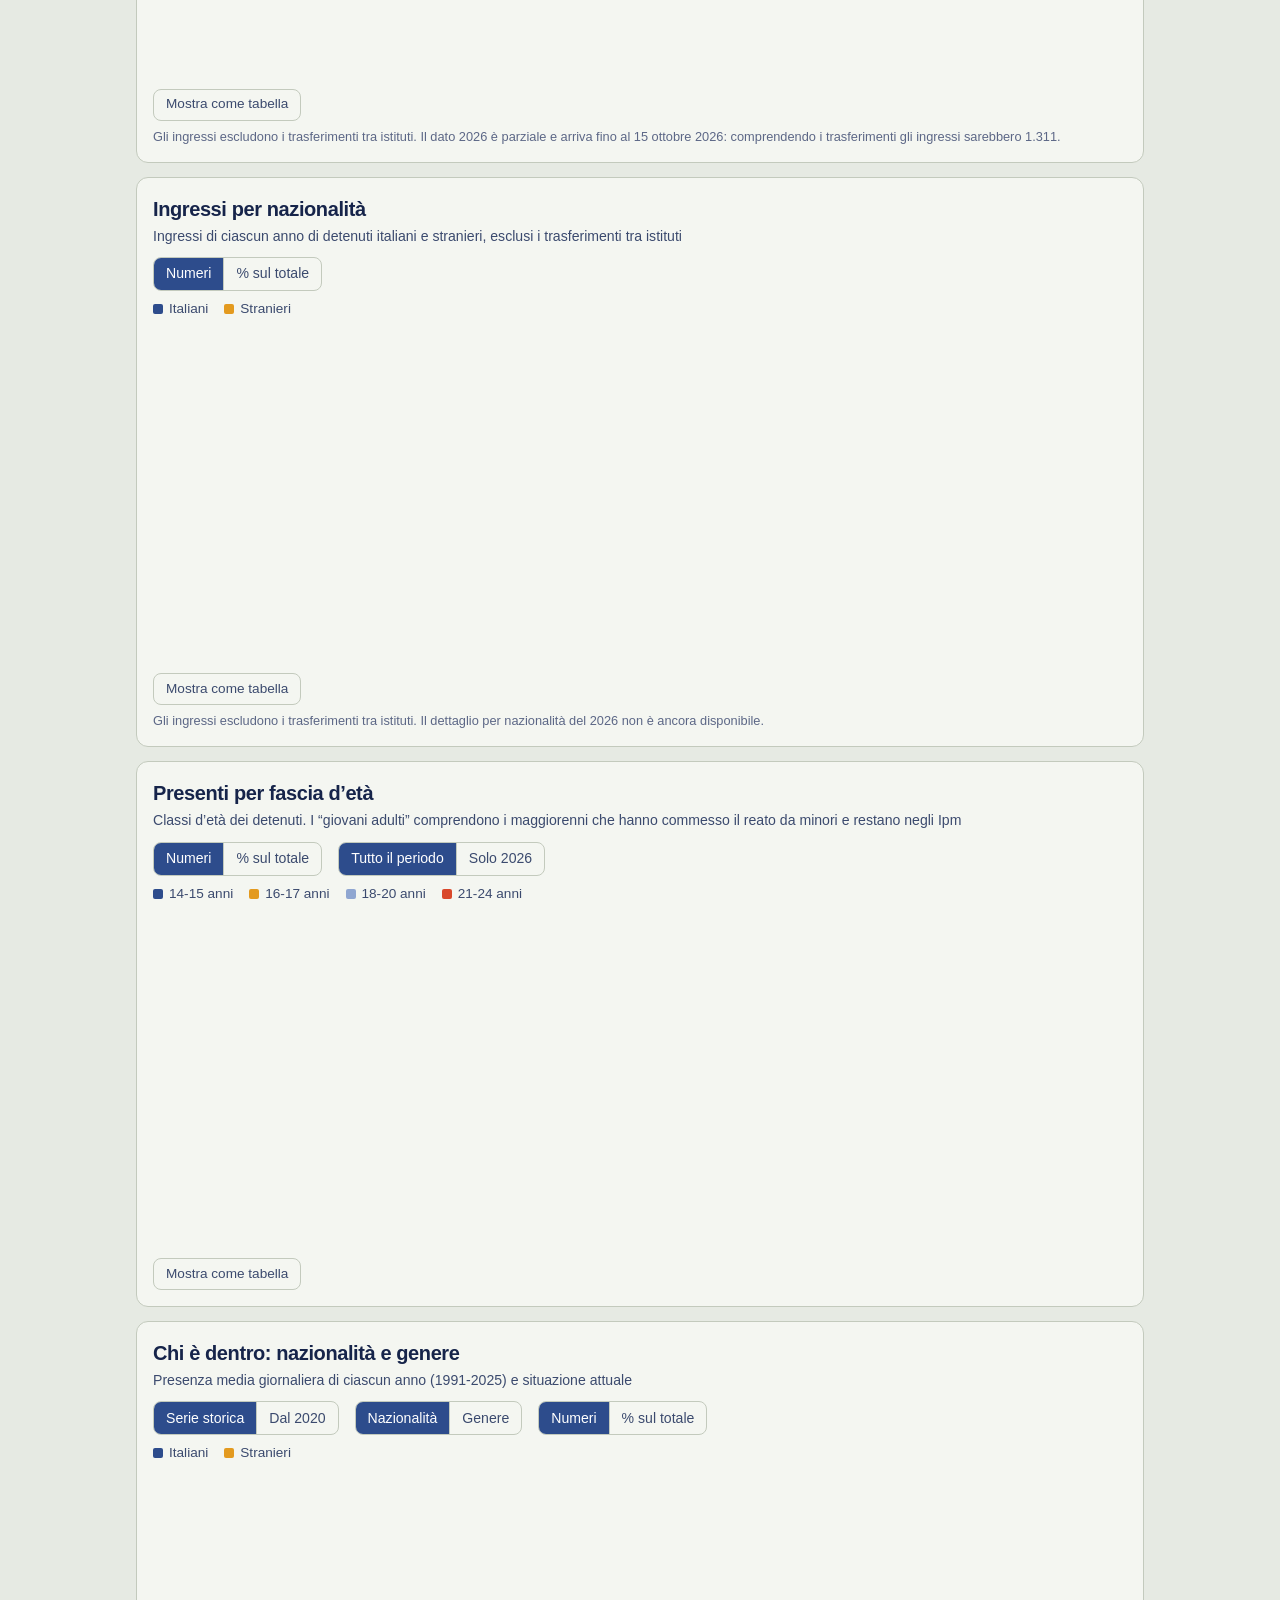
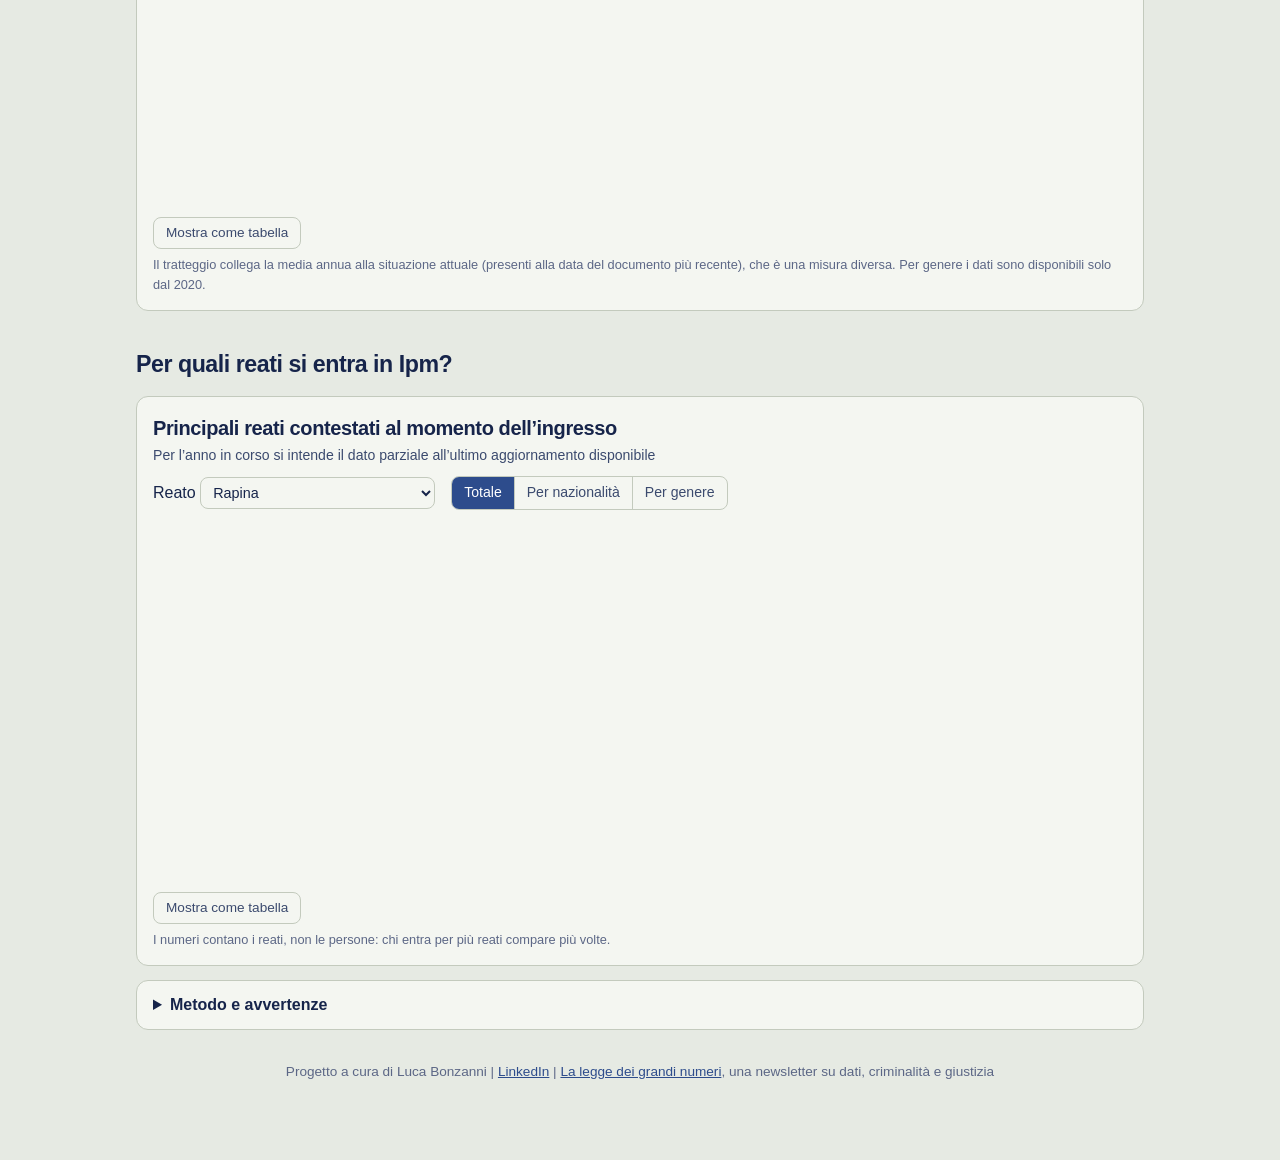
==== commit c78b90fc: "Add files via upload" ====
--- a/docs/index.html
+++ b/docs/index.html
@@ -6,14 +6,15 @@
 <title>La situazione delle carceri minorili italiane</title>
 <meta name="description" content="Una fotografia, numeri alla mano, sulle condizioni degli istituti penali per minorenni (Ipm). Dati periodici del ministero della Giustizia.">
 <link rel="icon" href="data:,">
-<link rel="stylesheet" href="style.css?v=13">
+<link rel="stylesheet" href="style.css?v=14">
 </head>
 <body>
 <div class="wrap">
   <header>
-    <h1>LA SITUAZIONE DELLE CARCERI MINORILI ITALIANE</h1>
-    <p class="sub">Una fotografia, numeri alla mano, sulle condizioni degli istituti penali per minorenni (Ipm)</p>
-    <p class="sub"><em>Portale data-driven sulla base dei dati periodici del ministero della Giustizia. Aggiornamenti a cadenza semestrale per il periodo 2020-2025 e quindicinale dal 2026</em></p>
+    <span class="chip">Giustizia e data journalism</span>
+    <h1>La situazione delle <em>carceri minorili</em> italiane</h1>
+    <p class="sub serif">Una fotografia, numeri alla mano, sulle condizioni degli istituti penali per minorenni (Ipm)</p>
+    <p class="intro">Quanti detenuti ci sono nei “minorili”? Quanti ne entrano e per quali reati? Chi sono questi ragazzi? Un data-driven sulla base dei dati periodici del ministero della Giustizia.</p>
     <p class="stamp" id="stamp">Caricamento dati…</p>
     <div class="alert" id="alert" hidden></div>
   </header>
@@ -37,7 +38,7 @@
     <h2>Istituto per istituto</h2>
 
     <article class="card" id="c-ipm-conf">
-      <h3>Tutti gli istituti all’ultima data</h3>
+      <h3>Tutti gli istituti all’ultima data disponibile</h3>
       <p class="desc" id="d-ipm-conf"></p>
       <div class="controls"><div class="seg" data-ctl="misura"></div></div>
       <div class="legend"></div>
@@ -105,11 +106,11 @@
       <p class="foot-note" id="n-chi"></p>
     </article>
 
-    <h2>Reati degli ingressi</h2>
+    <h2>Per quali reati si entra in Ipm?</h2>
 
     <article class="card" id="c-delitti">
       <h3>Principali reati contestati al momento dell’ingresso</h3>
-      <p class="desc">Un valore per anno: l’ultimo documento disponibile (per l’anno in corso è il dato da gennaio alla data indicata). I numeri contano i <strong>reati</strong>, non le persone: chi entra per più reati compare più volte</p>
+      <p class="desc">Per l’anno in corso si intende il dato parziale all’ultimo aggiornamento disponibile</p>
       <div class="controls">
         <label>Reato <select data-ctl="reato"></select></label>
         <div class="seg" data-ctl="scomp"></div>
@@ -144,6 +145,6 @@
   </footer>
 </div>
 <script src="vendor/chart.umd.js"></script>
-<script src="app.js?v=13"></script>
+<script src="app.js?v=14"></script>
 </body>
 </html>
--- a/docs/style.css
+++ b/docs/style.css
@@ -1,11 +1,7 @@
-@font-face { font-family: "Plex Sans"; font-style: normal; font-weight: 400; font-display: swap; src: url("fonts/ibm-plex-sans-latin-400-normal.woff2") format("woff2"); }
-@font-face { font-family: "Plex Sans"; font-style: normal; font-weight: 600; font-display: swap; src: url("fonts/ibm-plex-sans-latin-600-normal.woff2") format("woff2"); }
-@font-face { font-family: "Plex Sans"; font-style: normal; font-weight: 700; font-display: swap; src: url("fonts/ibm-plex-sans-latin-700-normal.woff2") format("woff2"); }
-@font-face { font-family: "Plex Sans"; font-style: italic; font-weight: 400; font-display: swap; src: url("fonts/ibm-plex-sans-latin-400-italic.woff2") format("woff2"); }
-@font-face { font-family: "Newsreader"; font-style: normal; font-weight: 400; font-display: swap; src: url("fonts/newsreader-latin-400-normal.woff2") format("woff2"); }
-@font-face { font-family: "Newsreader"; font-style: normal; font-weight: 600; font-display: swap; src: url("fonts/newsreader-latin-600-normal.woff2") format("woff2"); }
-@font-face { font-family: "Newsreader"; font-style: normal; font-weight: 700; font-display: swap; src: url("fonts/newsreader-latin-700-normal.woff2") format("woff2"); }
-@font-face { font-family: "Newsreader"; font-style: italic; font-weight: 400; font-display: swap; src: url("fonts/newsreader-latin-400-italic.woff2") format("woff2"); }
+@font-face { font-family: "Rethink Sans"; font-style: normal; font-weight: 400 800; font-display: swap; src: url("fonts/rethink-sans-latin-wght-normal.woff2") format("woff2"); }
+@font-face { font-family: "Lora"; font-style: normal; font-weight: 400; font-display: swap; src: url("fonts/lora-latin-400-normal.woff2") format("woff2"); }
+@font-face { font-family: "Lora"; font-style: normal; font-weight: 600; font-display: swap; src: url("fonts/lora-latin-600-normal.woff2") format("woff2"); }
+@font-face { font-family: "Lora"; font-style: italic; font-weight: 400; font-display: swap; src: url("fonts/lora-latin-400-italic.woff2") format("woff2"); }
 :root {
   color-scheme: light dark;
   --surface: #E6EAE3;
@@ -49,12 +45,17 @@
   margin: 0;
   background: var(--surface);
   color: var(--ink);
-  font: 16px/1.5 "Plex Sans", -apple-system, BlinkMacSystemFont, "Segoe UI", Roboto, "Helvetica Neue", Arial, sans-serif;
+  font: 16px/1.5 "Rethink Sans", -apple-system, BlinkMacSystemFont, "Segoe UI", Roboto, "Helvetica Neue", Arial, sans-serif;
 }
 .wrap { max-width: 1040px; margin: 0 auto; padding: 24px 16px 64px; }
-h1, h2, h3, .kpi .value { font-family: "Newsreader", Georgia, "Times New Roman", serif; font-weight: 700; }
-header h1 { font-size: 2rem; line-height: 1.12; margin: 0 0 6px; letter-spacing: -.01em; }
-header .sub { color: var(--ink2); margin: 0 0 12px; }
+h1, h2, h3, .kpi .value { font-weight: 800; letter-spacing: -.02em; }
+.serif, .kpi .note.conf { font-family: "Lora", Georgia, "Times New Roman", serif; font-style: italic; }
+header { padding: 30px 0 8px; }
+.chip { display: inline-block; background: #F3E7A9; color: #16244A; font-weight: 700; font-size: .8rem; letter-spacing: .06em; text-transform: uppercase; padding: 4px 10px; border-radius: 4px; }
+header h1 { font-size: 3.1rem; line-height: 1.02; margin: 14px 0 14px; max-width: 760px; }
+header h1 em { font-style: normal; color: var(--accent); }
+header .sub { color: var(--ink2); font-size: 1.25rem; margin: 0 0 18px; max-width: 720px; }
+header .intro { max-width: 680px; color: var(--ink); font-size: 1.02rem; line-height: 1.55; border-left: 4px solid #F3E7A9; padding-left: 14px; margin: 0 0 16px; }
 .stamp {
   display: flex; flex-wrap: wrap; gap: 4px 16px;
   color: var(--ink2); font-size: .9rem; margin: 0 0 8px;
@@ -70,7 +71,7 @@
 .kpi .label { color: var(--ink); font-size: .9rem; font-weight: 700; }
 .kpi .value { font-size: 2.4rem; font-weight: 700; line-height: 1.15; font-variant-numeric: tabular-nums; }
 .kpi .note { color: var(--muted); font-size: .8rem; }
-.kpi .note.conf { font-style: italic; margin-top: 10px; padding-top: 10px; border-top: 1px solid var(--border); }
+.kpi .note.conf { margin-top: 10px; padding-top: 10px; border-top: 1px solid var(--border); }
 h2 { font-size: 1.45rem; margin: 36px 0 8px; }
 .card { background: var(--card); border: 1px solid var(--border); border-radius: 12px; padding: 16px; margin: 14px 0; }
 .card h3 { margin: 0 0 2px; font-size: 1.25rem; }
@@ -110,7 +111,7 @@
 footer { color: var(--muted); font-size: .85rem; margin-top: 32px; text-align: center; }
 .dl { display: flex; flex-wrap: wrap; gap: 4px 14px; }
 .err { background: var(--warn-bg); color: var(--warn-ink); padding: 14px; border-radius: 8px; }
-@media (max-width: 560px) { .plot { height: 300px; } .kpi .value { font-size: 2rem; } header h1 { font-size: 1.6rem; } }
+@media (max-width: 560px) { .plot { height: 300px; } .kpi .value { font-size: 2rem; } header { padding-top: 18px; } header h1 { font-size: 2.1rem; } header .sub { font-size: 1.1rem; } }
 
 /* telefono: i pulsanti di selezione vanno a capo e restano interi, come bottoni separati */
 @media (max-width: 560px) {
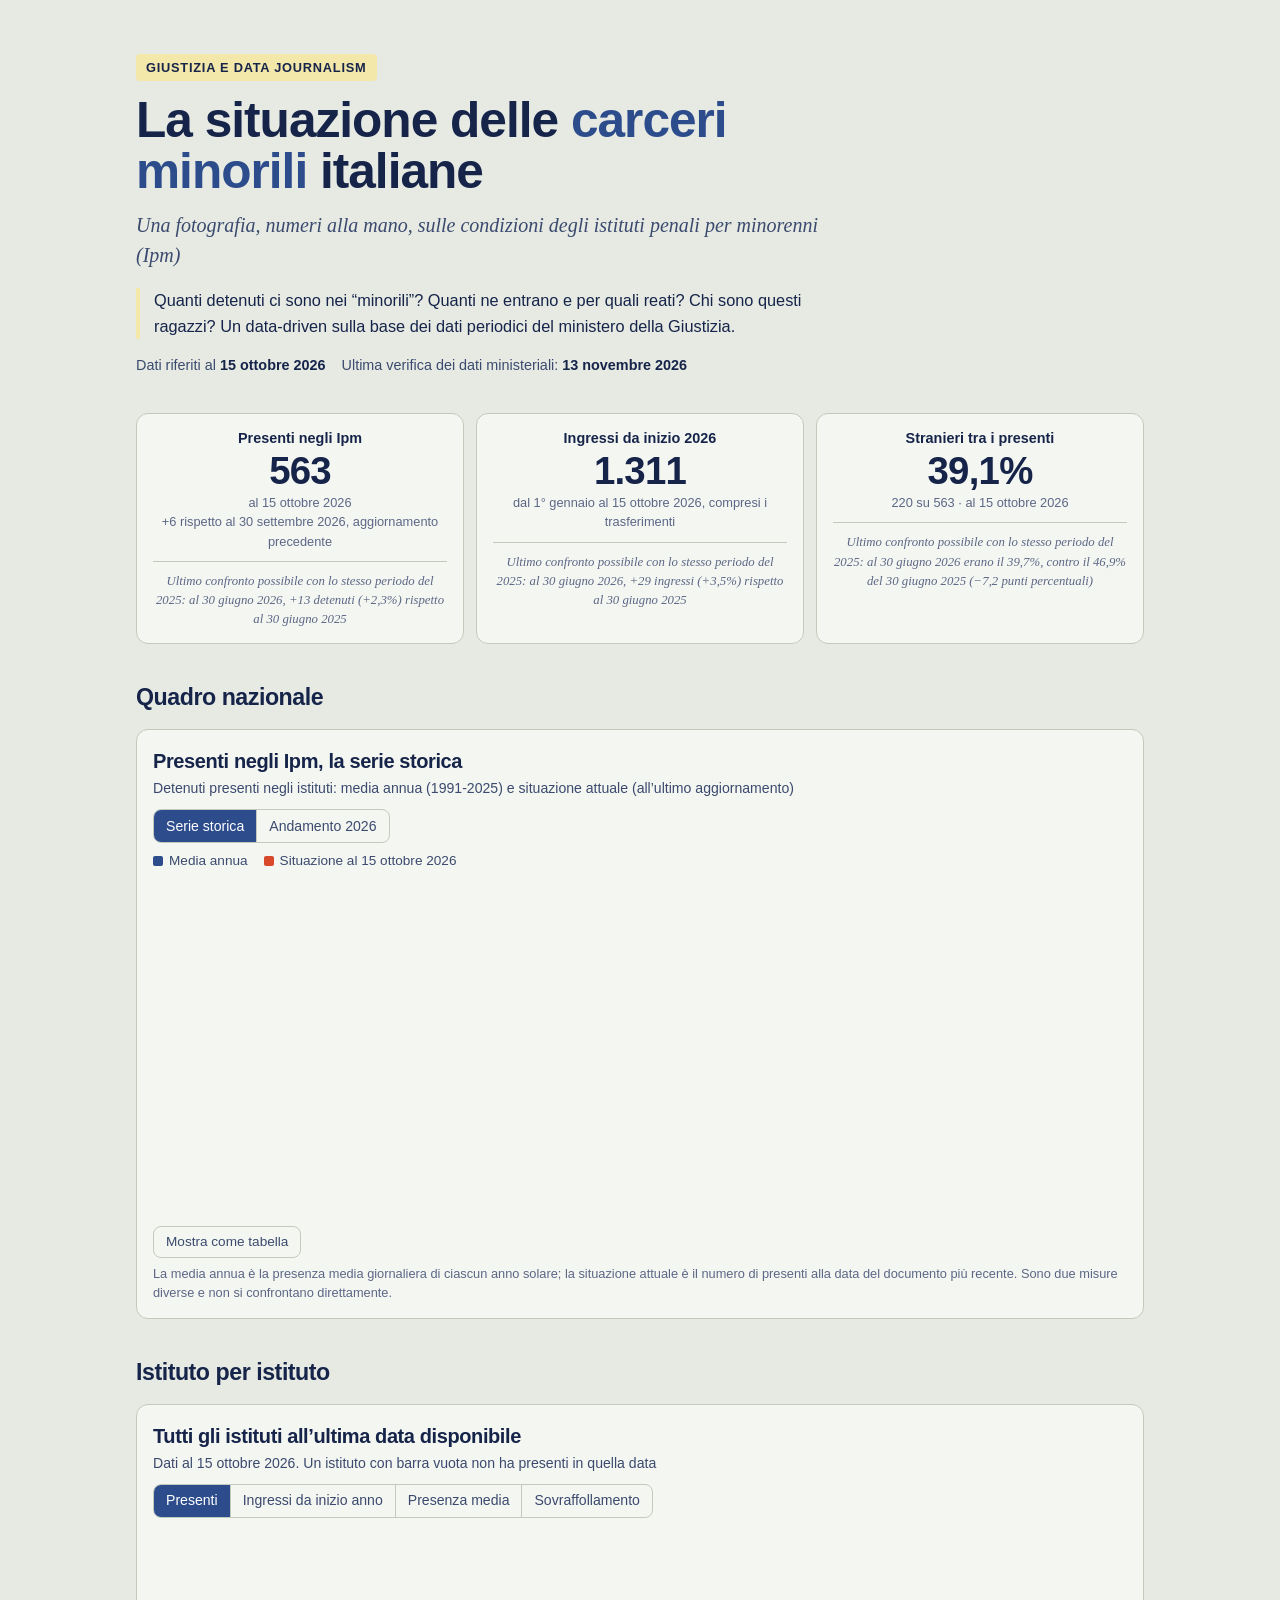
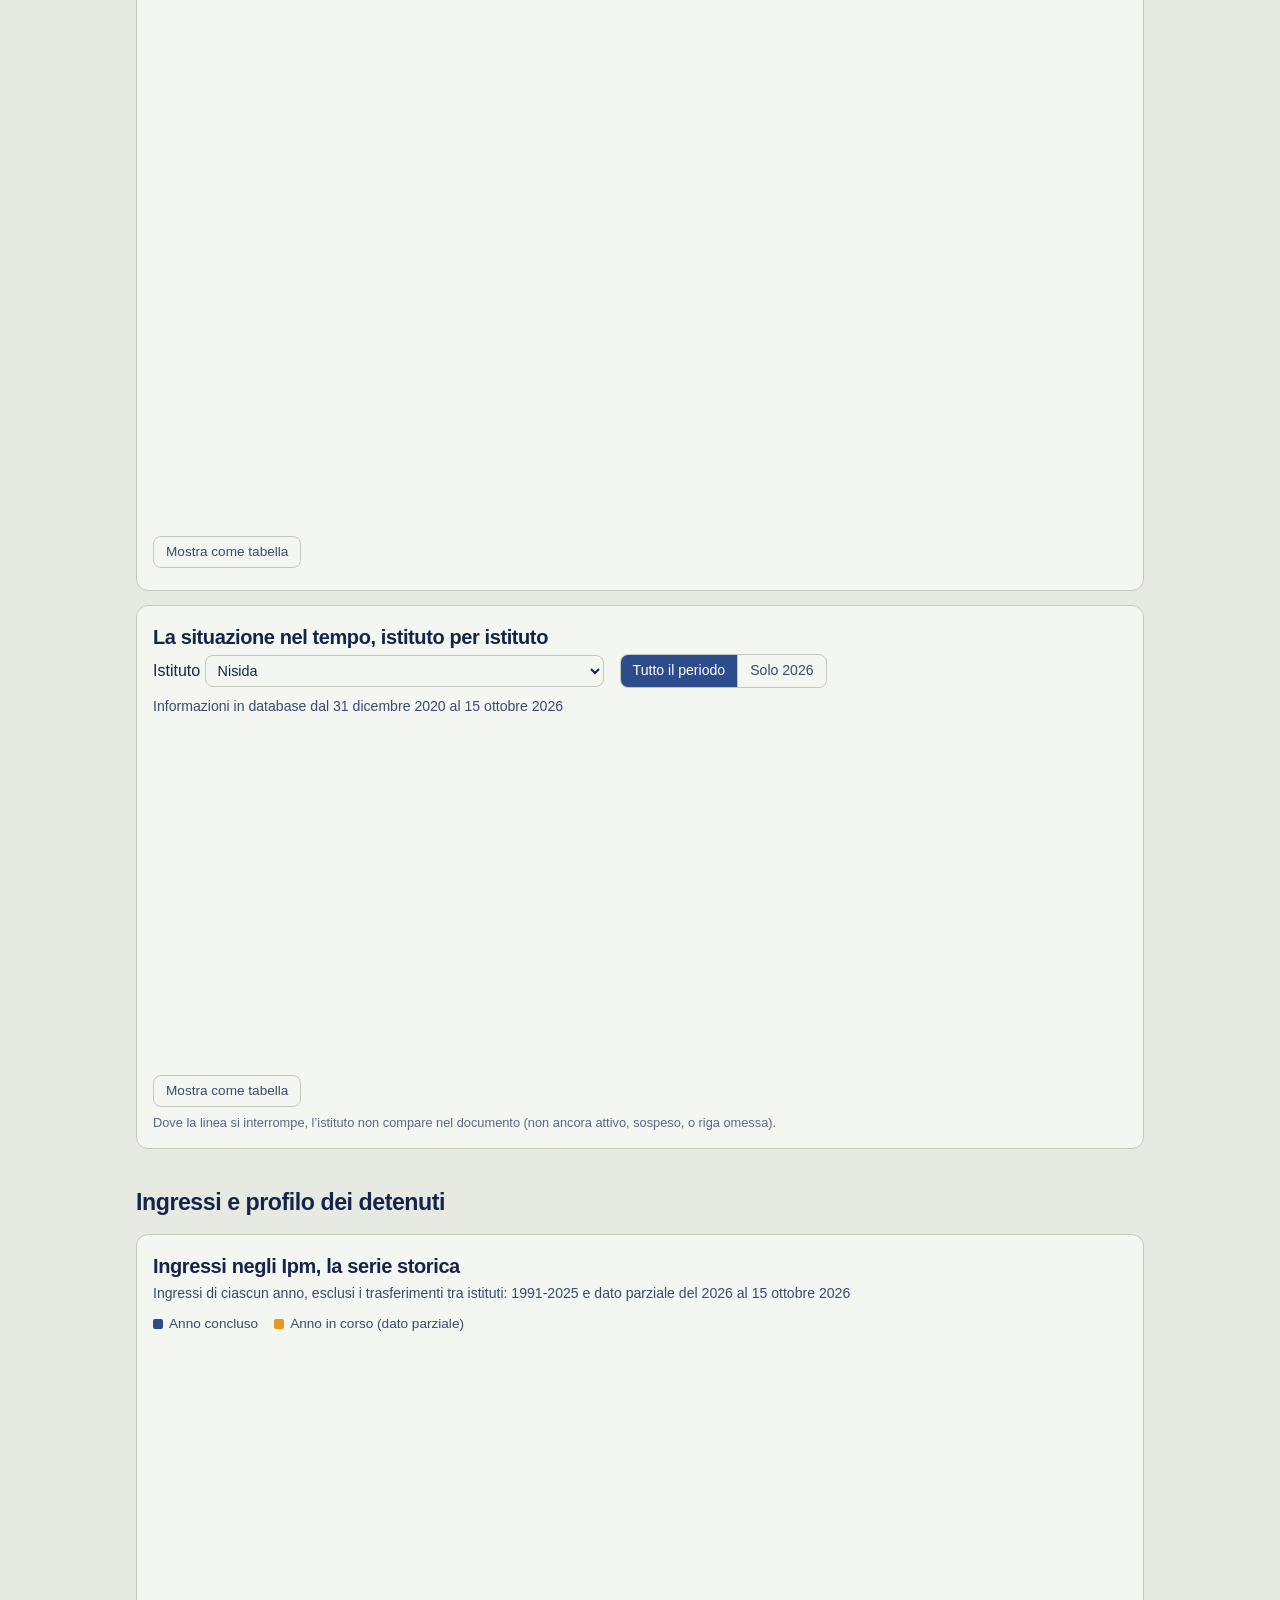
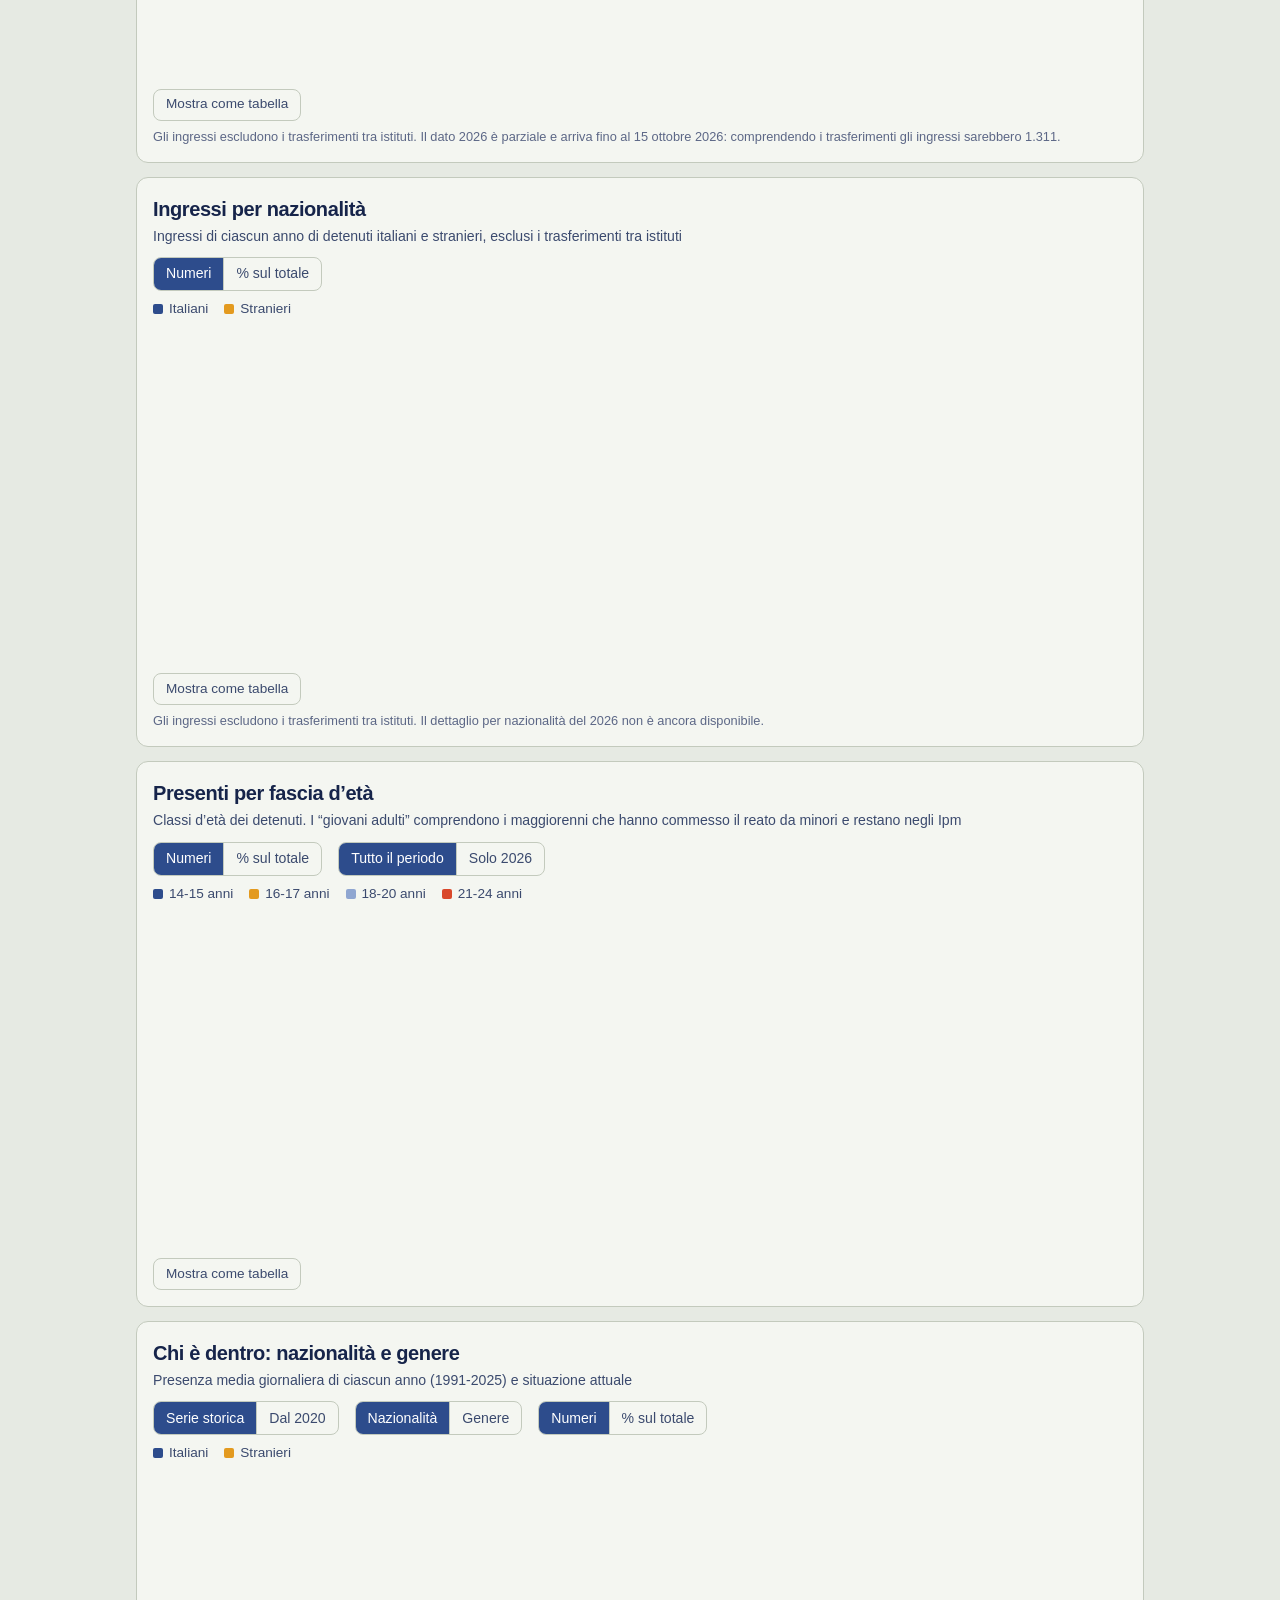
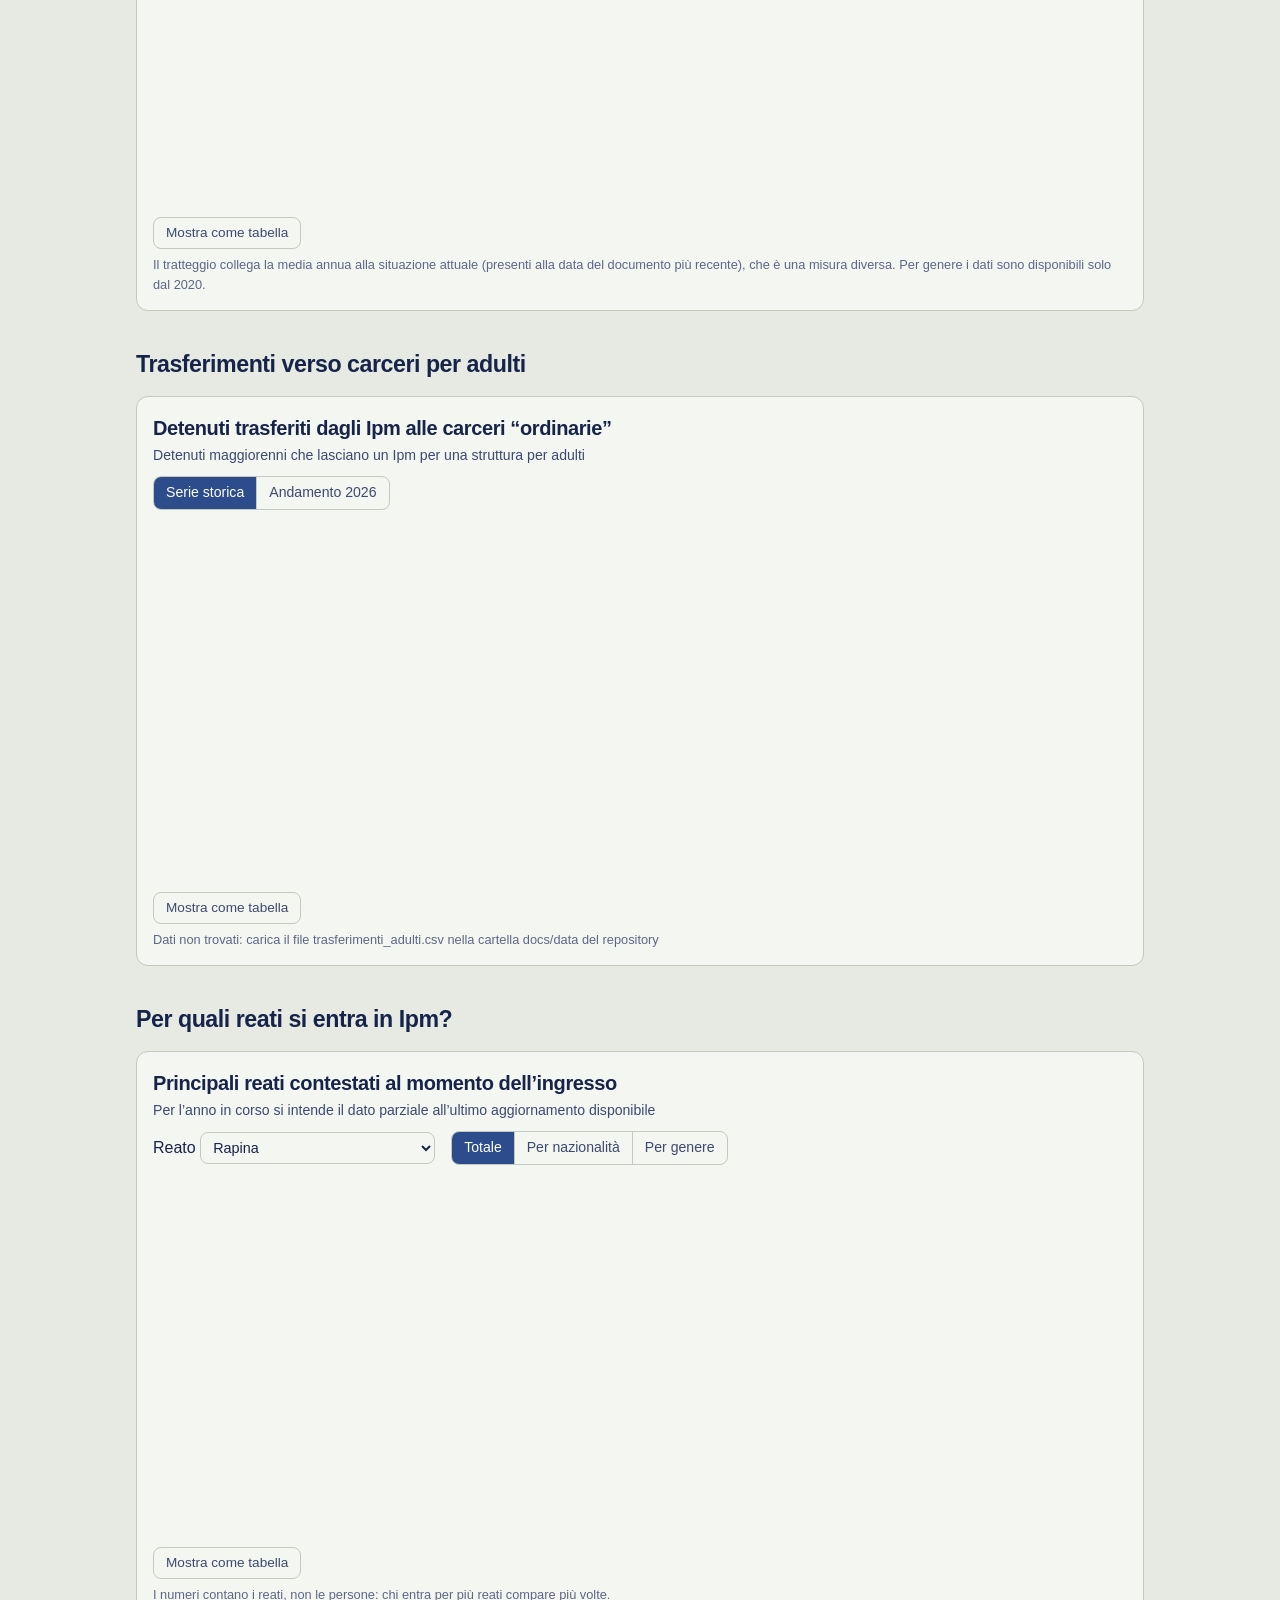
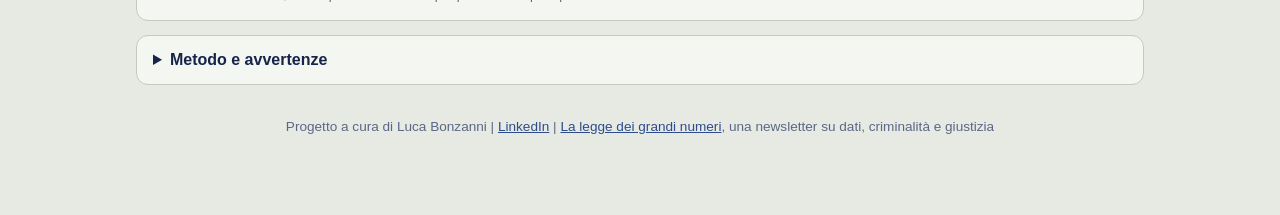
==== commit 42e8d901: "Add files via upload" ====
--- a/docs/index.html
+++ b/docs/index.html
@@ -6,7 +6,7 @@
 <title>La situazione delle carceri minorili italiane</title>
 <meta name="description" content="Una fotografia, numeri alla mano, sulle condizioni degli istituti penali per minorenni (Ipm). Dati periodici del ministero della Giustizia.">
 <link rel="icon" href="data:,">
-<link rel="stylesheet" href="style.css?v=14">
+<link rel="stylesheet" href="style.css?v=15">
 </head>
 <body>
 <div class="wrap">
@@ -106,6 +106,19 @@
       <p class="foot-note" id="n-chi"></p>
     </article>
 
+    <h2>Trasferimenti verso carceri per adulti</h2>
+
+    <article class="card" id="c-trasf">
+      <h3>Detenuti trasferiti dagli Ipm alle carceri “ordinarie”</h3>
+      <p class="desc" id="d-trasf">Detenuti maggiorenni che lasciano un Ipm per una struttura per adulti</p>
+      <div class="controls"><div class="seg" data-ctl="vista"></div></div>
+      <div class="legend"></div>
+      <div class="plot"><canvas role="img" aria-label="Detenuti trasferiti dagli Ipm a strutture per adulti, anno per anno"></canvas></div>
+      <div class="tablewrap" hidden></div>
+      <button class="tbl-btn" type="button" aria-expanded="false">Mostra come tabella</button>
+      <p class="foot-note" id="n-trasf"></p>
+    </article>
+
     <h2>Per quali reati si entra in Ipm?</h2>
 
     <article class="card" id="c-delitti">
@@ -127,7 +140,8 @@
       <ul>
         <li><strong>Fonte.</strong> Ministero della Giustizia, Dipartimento per la Giustizia minorile e di Comunità, report periodico <a href="https://www.giustizia.it/giustizia/it/mg_1_14.page">“Minorenni e giovani adulti in carico ai Servizi minorili”</a>. I documenti sono pubblicati circa due volte al mese, con un ritardo attorno alle tre settimane rispetto alla data di riferimento: questa pagina non è in tempo reale.</li>
         <li><strong>Aggiornamento.</strong> Uno script – sviluppato attraverso Claude Sonnet 5.5 – controlla il sito del ministero della Giustizia ogni giorno, scarica gli eventuali nuovi file .pdf, li legge e ricalcola i grafici. Ogni documento supera una serie di controlli di coerenza (somme per istituto, totali tra tabelle diverse); se un controllo fallisce il documento viene escluso e segnalato in alto.</li>
-        <li><strong>Serie storica.</strong> I dati annuali 1991-2025 (ingressi e presenza media giornaliera, per nazionalità) provengono da una serie storica fornita dal progetto e non dal report periodico: la presenza media giornaliera è la media dei detenuti presenti in ciascun giorno dell’anno, mentre i “presenti” del report sono una fotografia a una data precisa. Le due misure non sono confrontabili tra loro. Gli ingressi della serie storica escludono i trasferimenti tra istituti.</li>
+        <li><strong>Serie storica.</strong> I dati annuali 1991-2025 (ingressi e presenza media giornaliera, per nazionalità) provengono dal report annuale del ministero della Giustizia, Dipartimento per la Giustizia minorile e di Comunità, “Analisi dei flussi di utenza dei Servizi della Giustizia minorile” (anno 2025, pubblicato il 2 ottobre 2026), e non dai report periodici: la presenza media giornaliera è la media dei detenuti presenti in ciascun giorno dell’anno, mentre i “presenti” del report sono una fotografia a una data precisa. Le due misure non sono confrontabili tra loro. Gli ingressi della serie storica escludono i trasferimenti tra Ipm.</li>
+        <li><strong>Trasferimenti verso strutture per adulti.</strong> Sono i detenuti maggiorenni che lasciano un Ipm per un istituto per adulti. La serie 2011-2025 è annuale; per l’anno in corso il dato è la riga “A strutture per adulti” della tabella sulle uscite dagli Ipm dei report periodici, cumulata da inizio anno.</li>
         <li><strong>Copertura.</strong> <span id="m-docs"></span>.</li>
         <li><strong>Cadenza.</strong> Fino al 2025 il sito usa solo i documenti semestrali (30 giugno e 31 dicembre); dal 2026 tutti quelli quindicinali disponibili. I documenti intermedi restano nell’archivio del progetto ma non compaiono nei grafici.</li>
         <li><strong>Flussi cumulati.</strong> Gli ingressi sono conteggiati da inizio anno e ripartono a gennaio. Confrontare documenti di mesi diversi non ha senso senza guardare la data.</li>
@@ -145,6 +159,6 @@
   </footer>
 </div>
 <script src="vendor/chart.umd.js"></script>
-<script src="app.js?v=14"></script>
+<script src="app.js?v=15"></script>
 </body>
 </html>
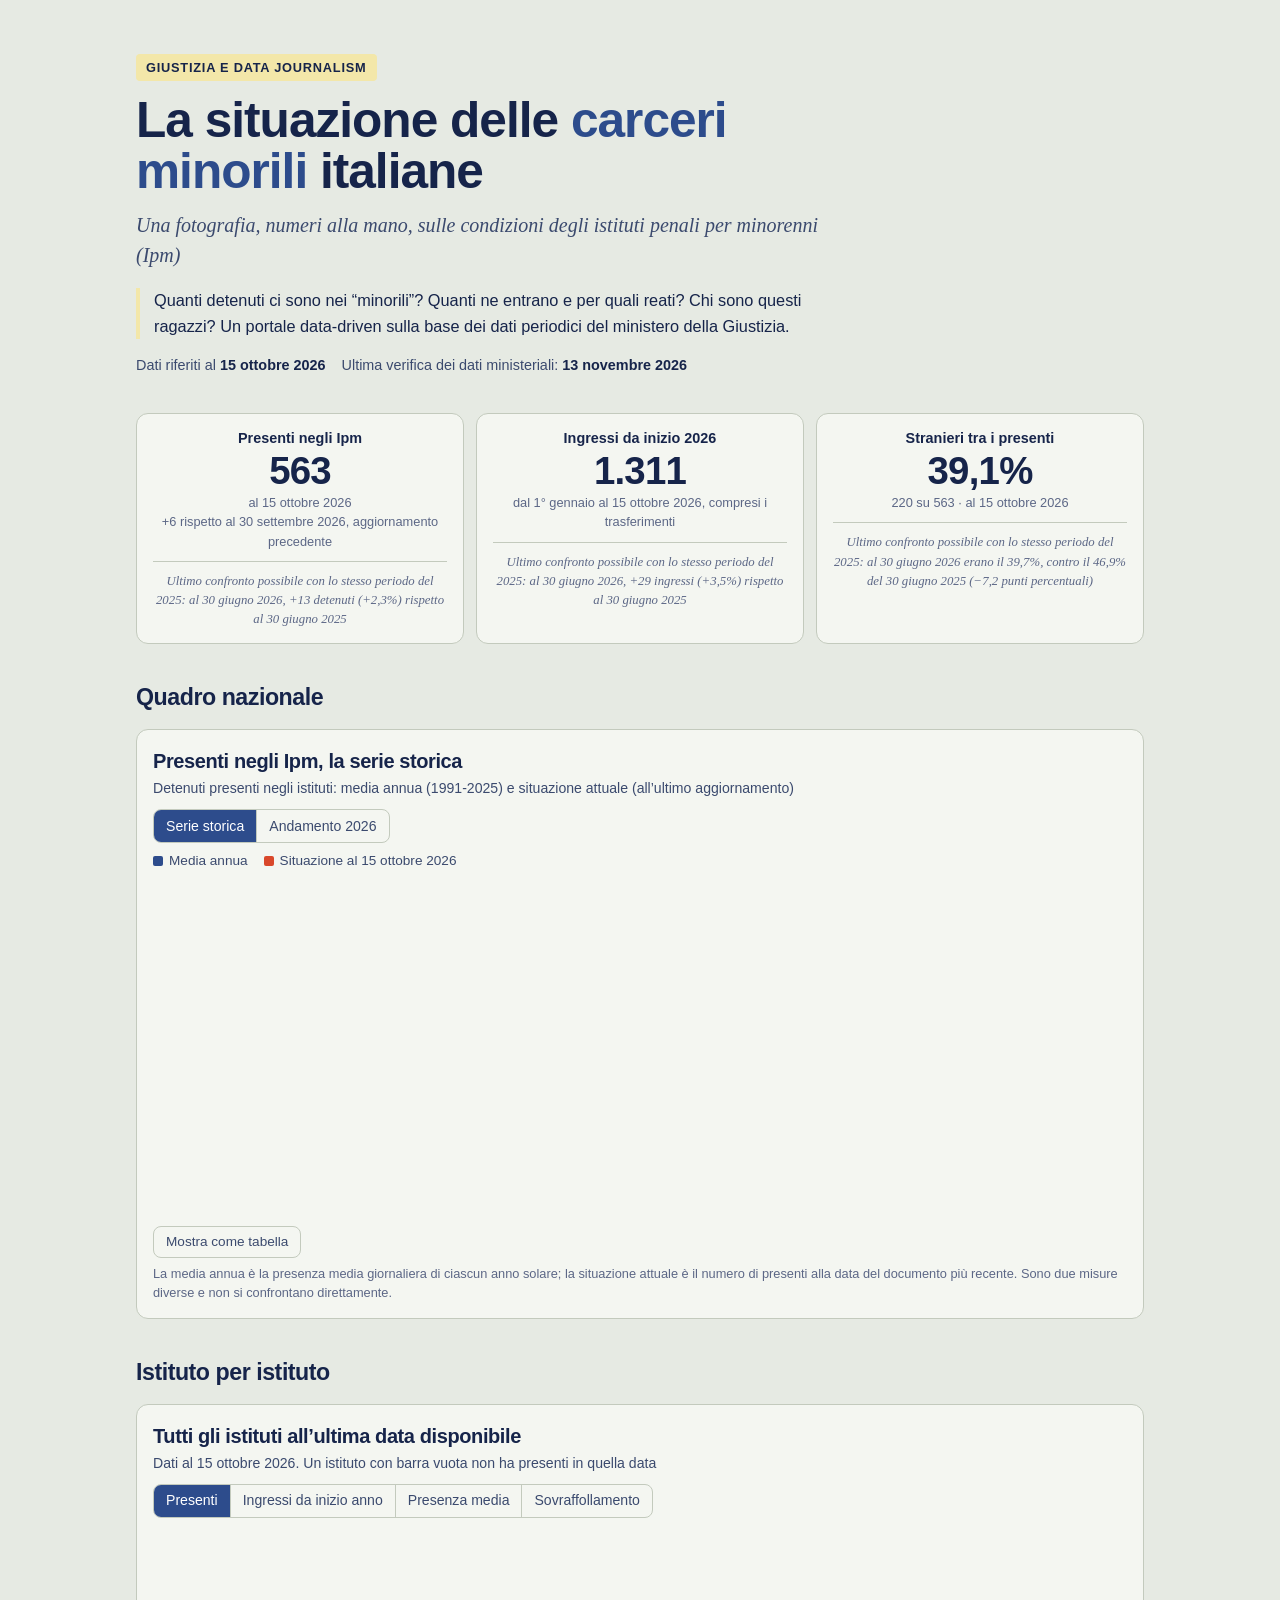
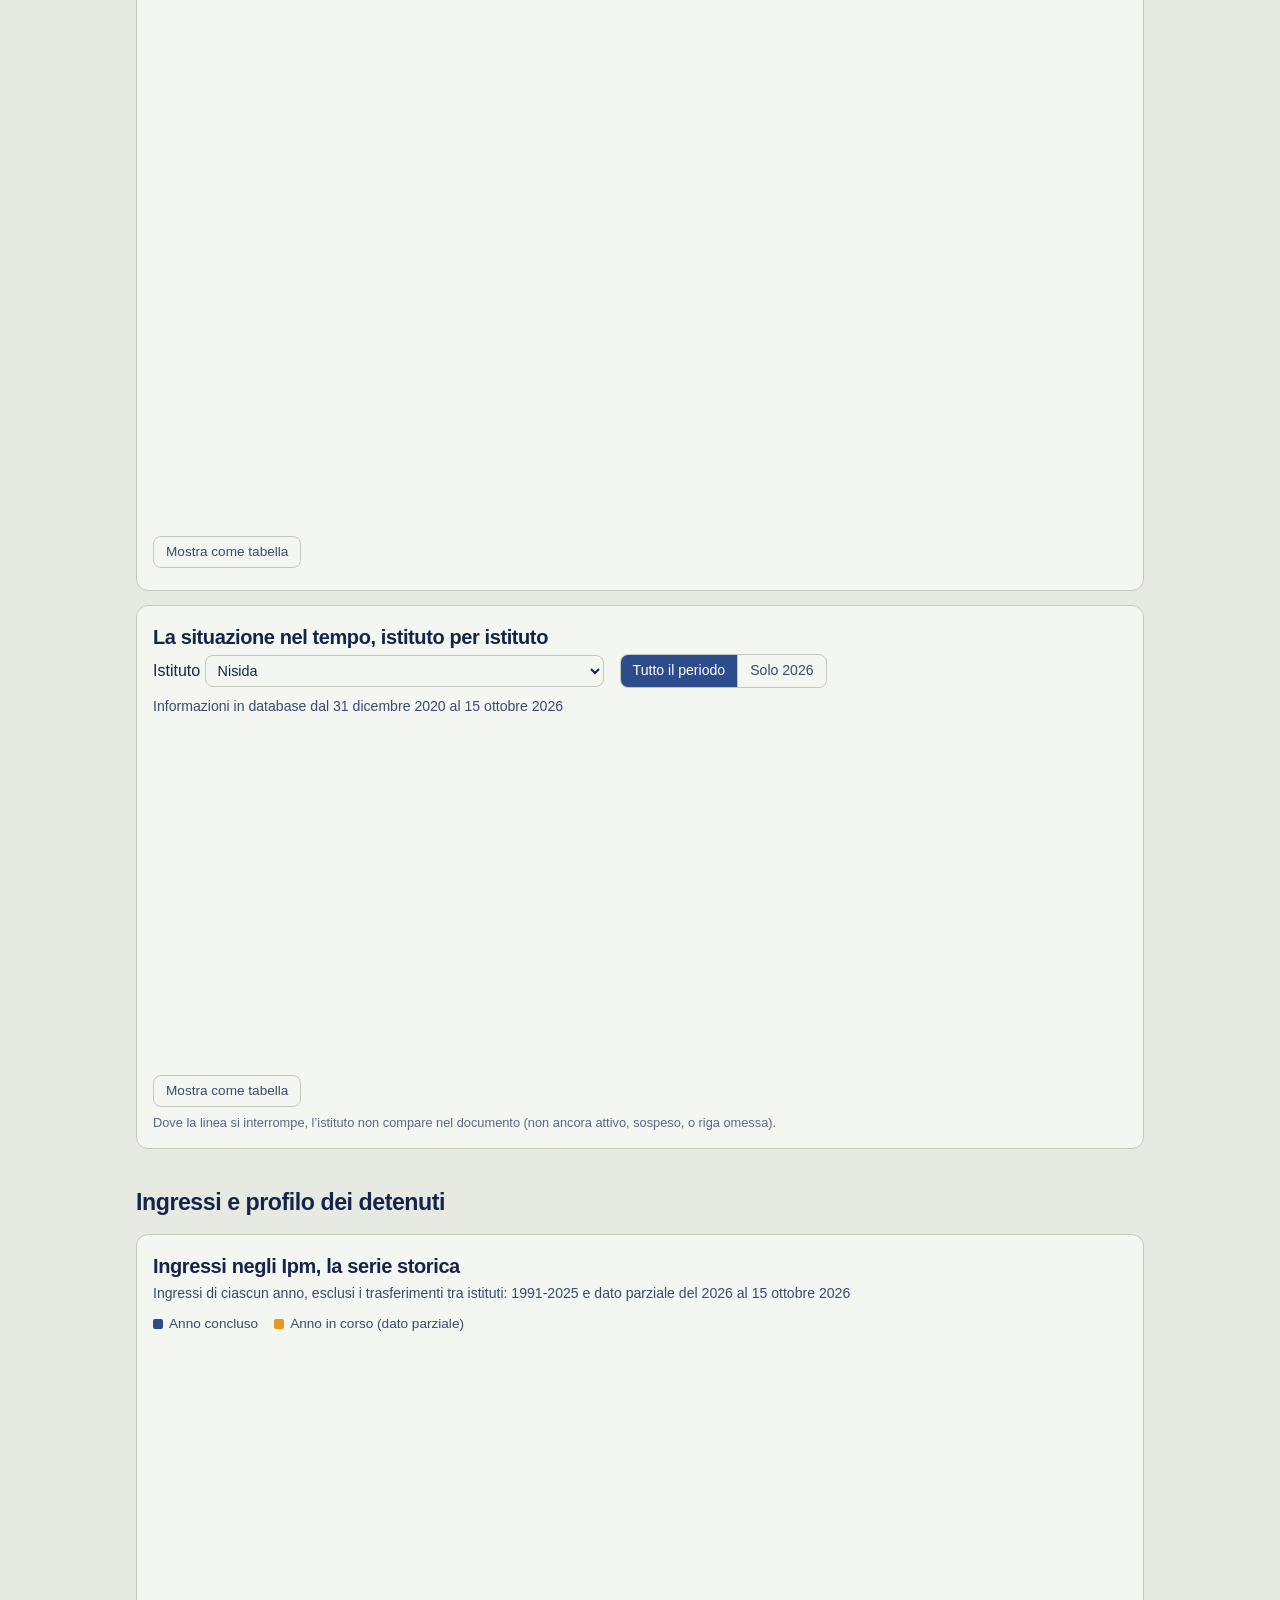
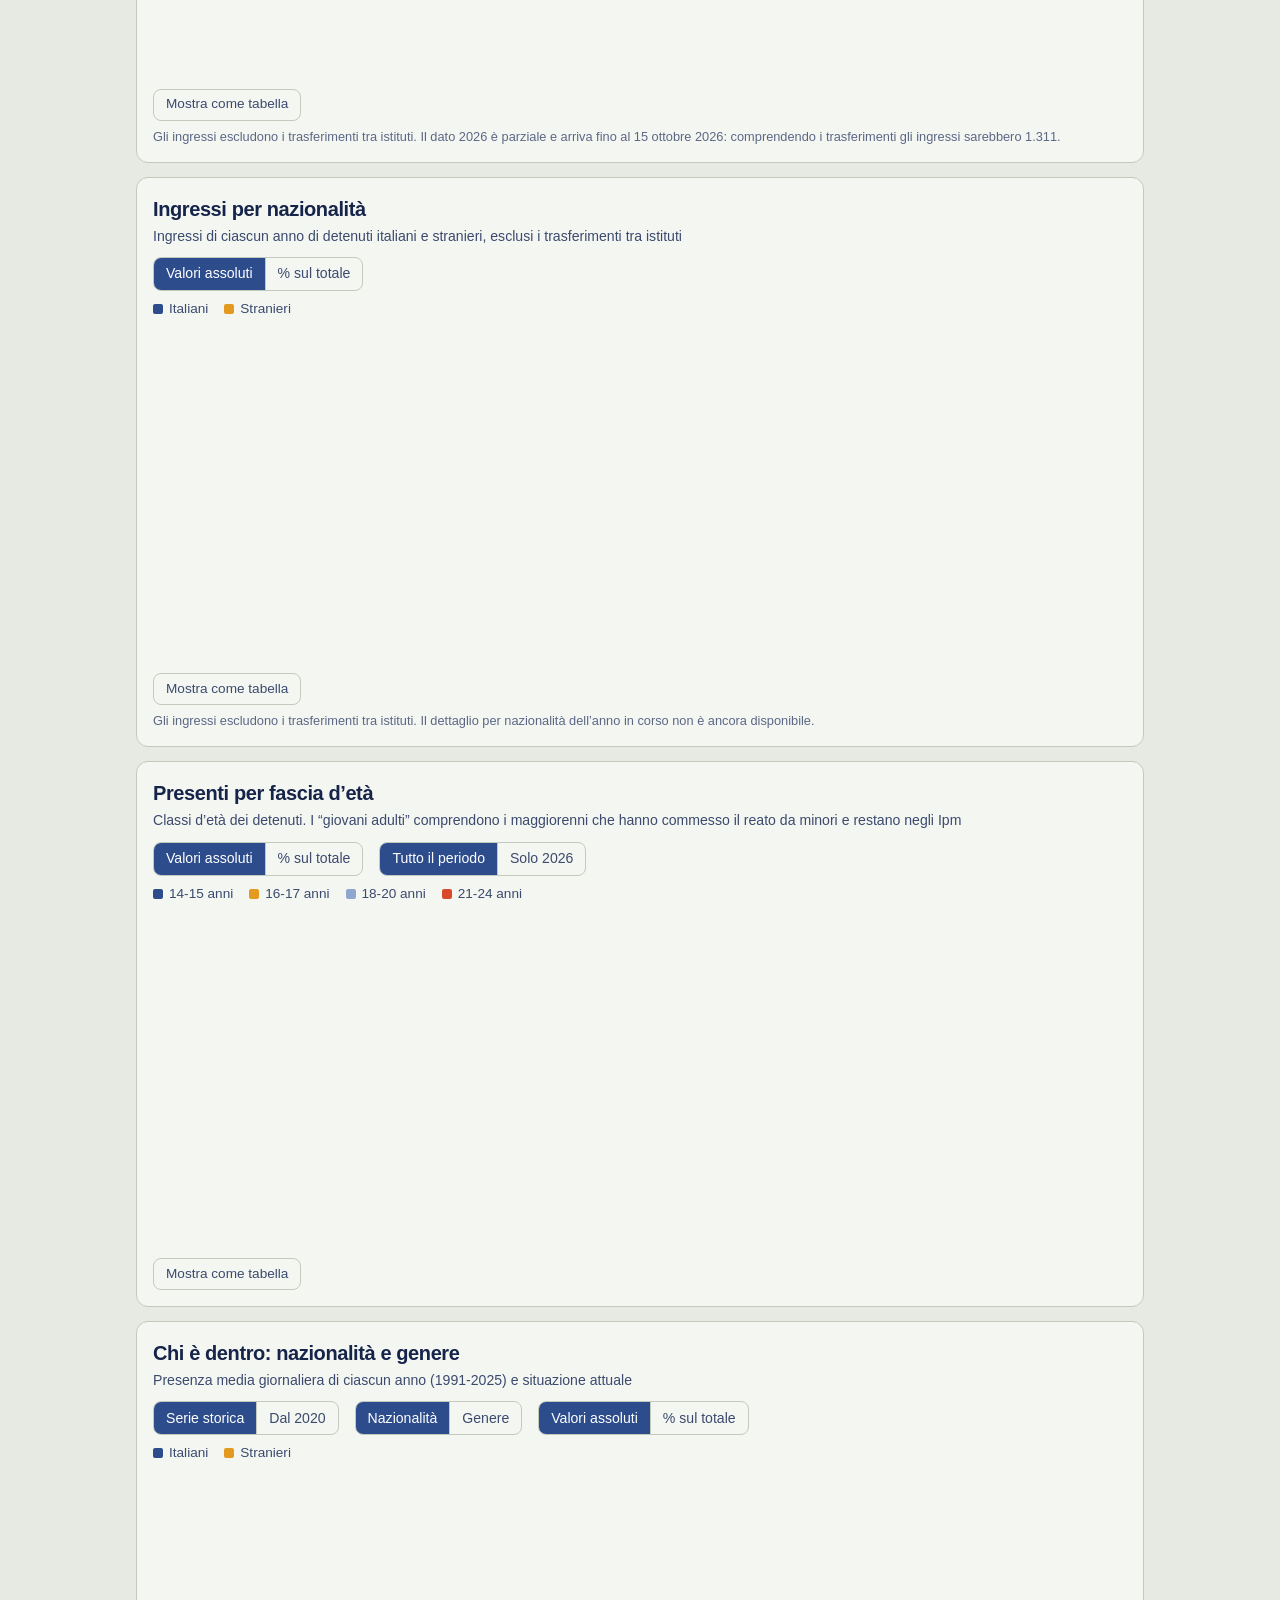
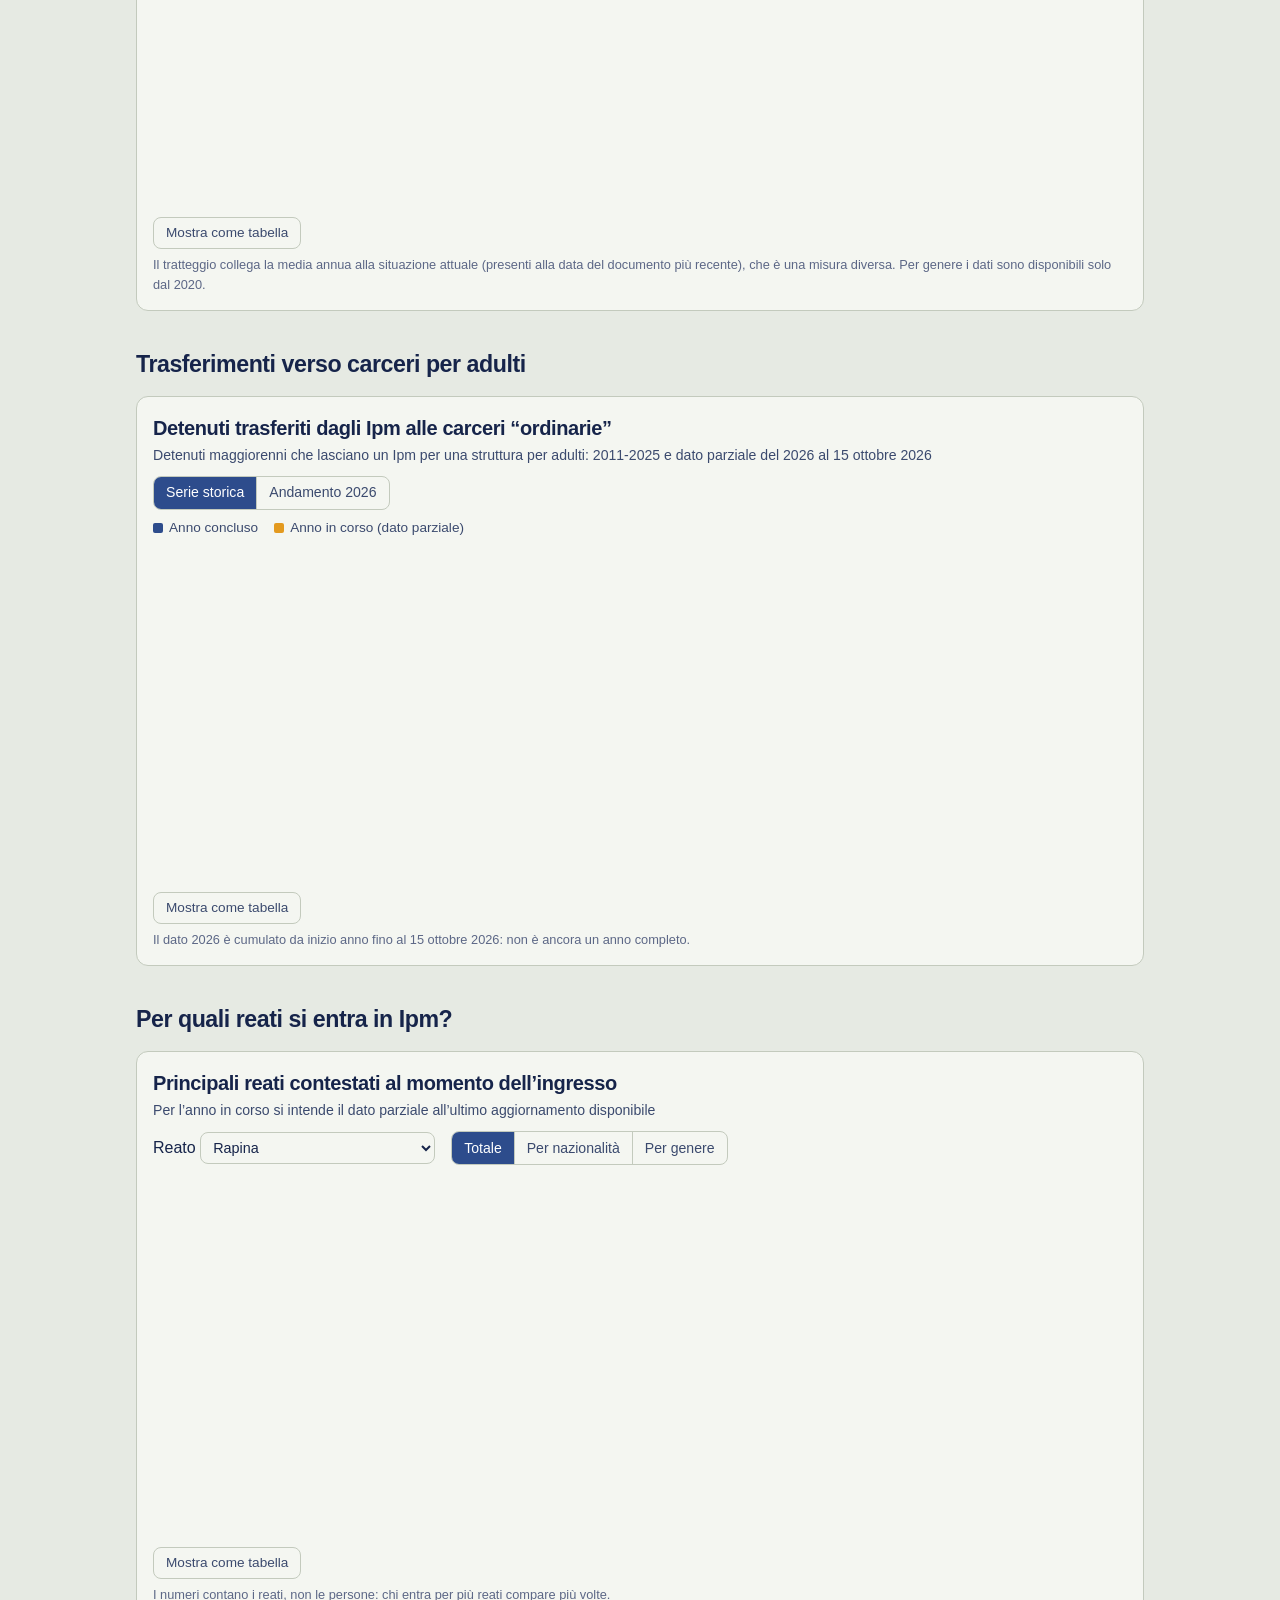
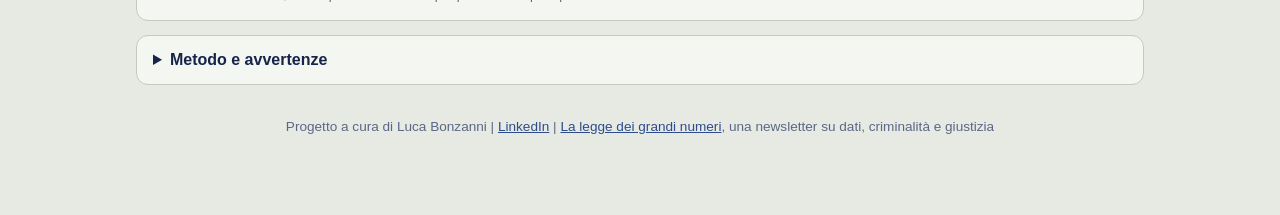
==== commit 94900f3b: "Add files via upload" ====
--- a/docs/index.html
+++ b/docs/index.html
@@ -6,7 +6,7 @@
 <title>La situazione delle carceri minorili italiane</title>
 <meta name="description" content="Una fotografia, numeri alla mano, sulle condizioni degli istituti penali per minorenni (Ipm). Dati periodici del ministero della Giustizia.">
 <link rel="icon" href="data:,">
-<link rel="stylesheet" href="style.css?v=15">
+<link rel="stylesheet" href="style.css?v=16">
 </head>
 <body>
 <div class="wrap">
@@ -14,7 +14,7 @@
     <span class="chip">Giustizia e data journalism</span>
     <h1>La situazione delle <em>carceri minorili</em> italiane</h1>
     <p class="sub serif">Una fotografia, numeri alla mano, sulle condizioni degli istituti penali per minorenni (Ipm)</p>
-    <p class="intro">Quanti detenuti ci sono nei “minorili”? Quanti ne entrano e per quali reati? Chi sono questi ragazzi? Un data-driven sulla base dei dati periodici del ministero della Giustizia.</p>
+    <p class="intro">Quanti detenuti ci sono nei “minorili”? Quanti ne entrano e per quali reati? Chi sono questi ragazzi? Un portale data-driven sulla base dei dati periodici del ministero della Giustizia.</p>
     <p class="stamp" id="stamp">Caricamento dati…</p>
     <div class="alert" id="alert" hidden></div>
   </header>
@@ -159,6 +159,6 @@
   </footer>
 </div>
 <script src="vendor/chart.umd.js"></script>
-<script src="app.js?v=15"></script>
+<script src="app.js?v=16"></script>
 </body>
 </html>
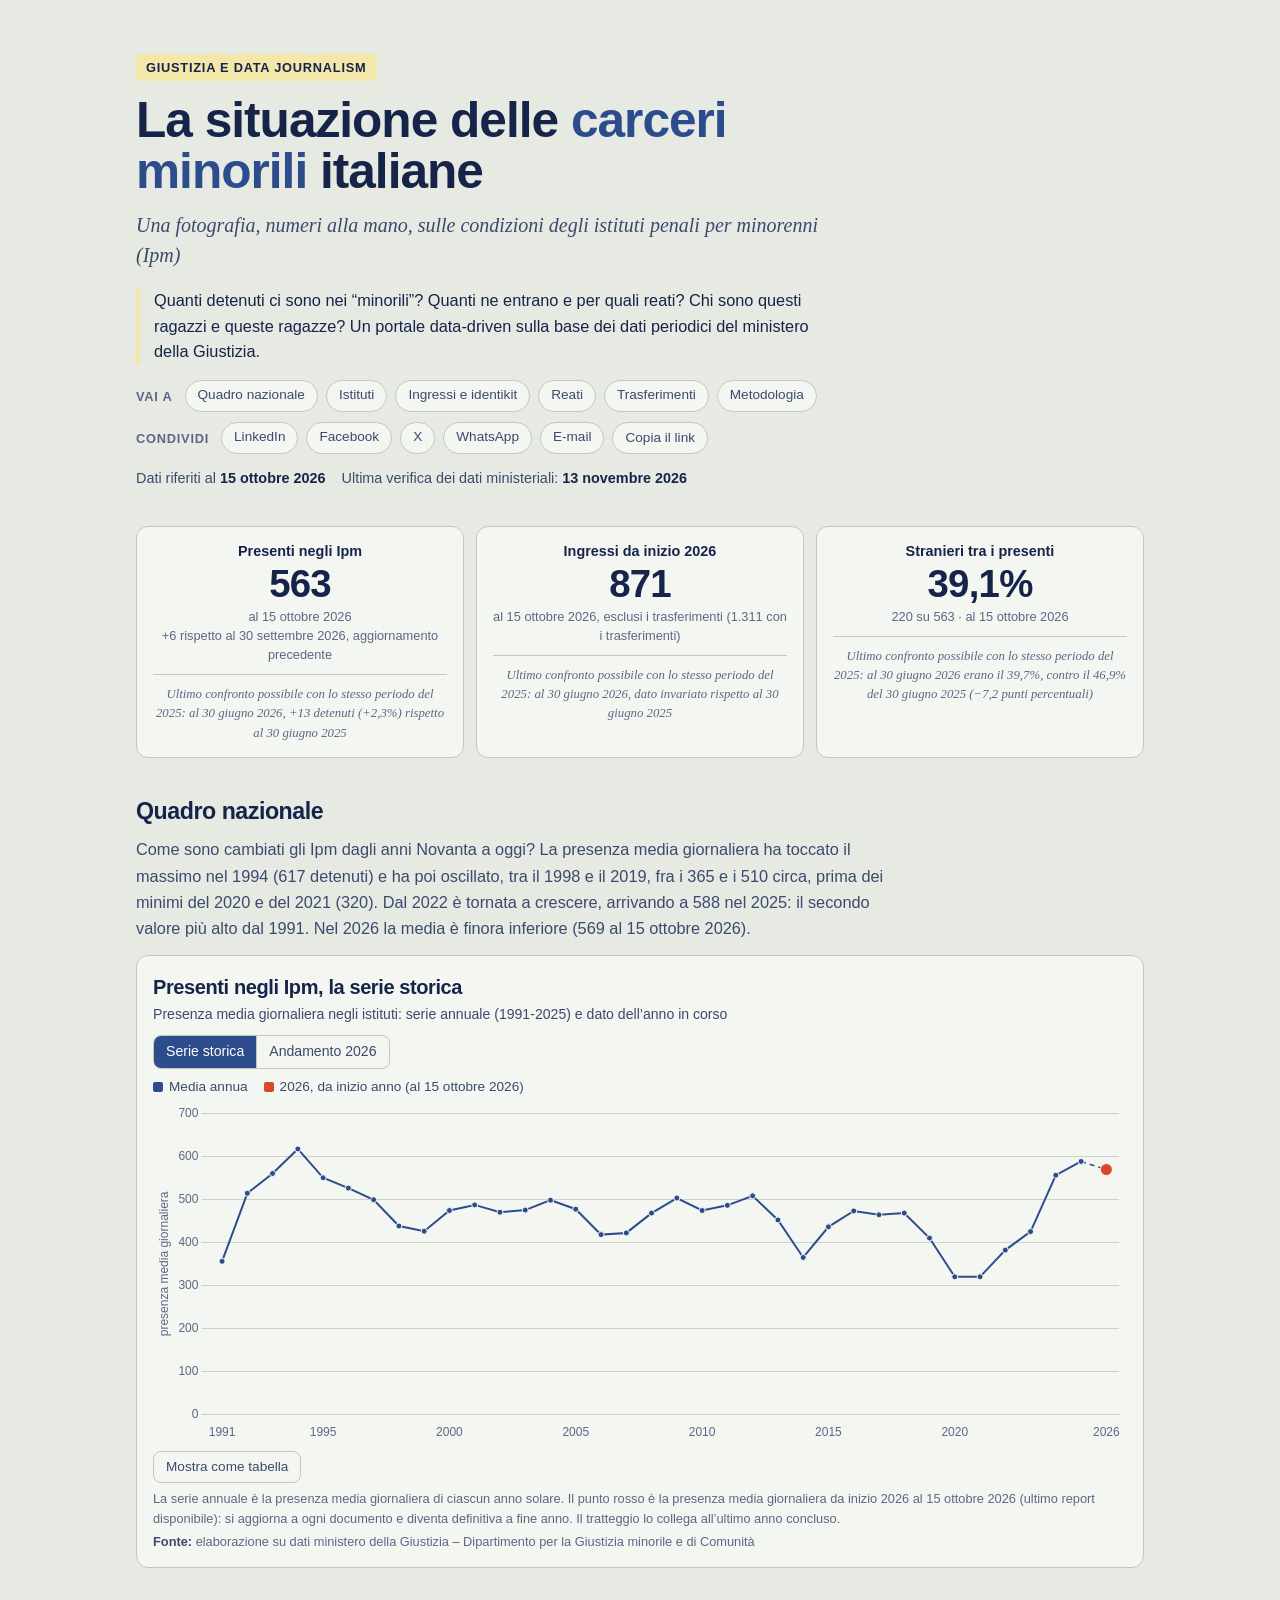
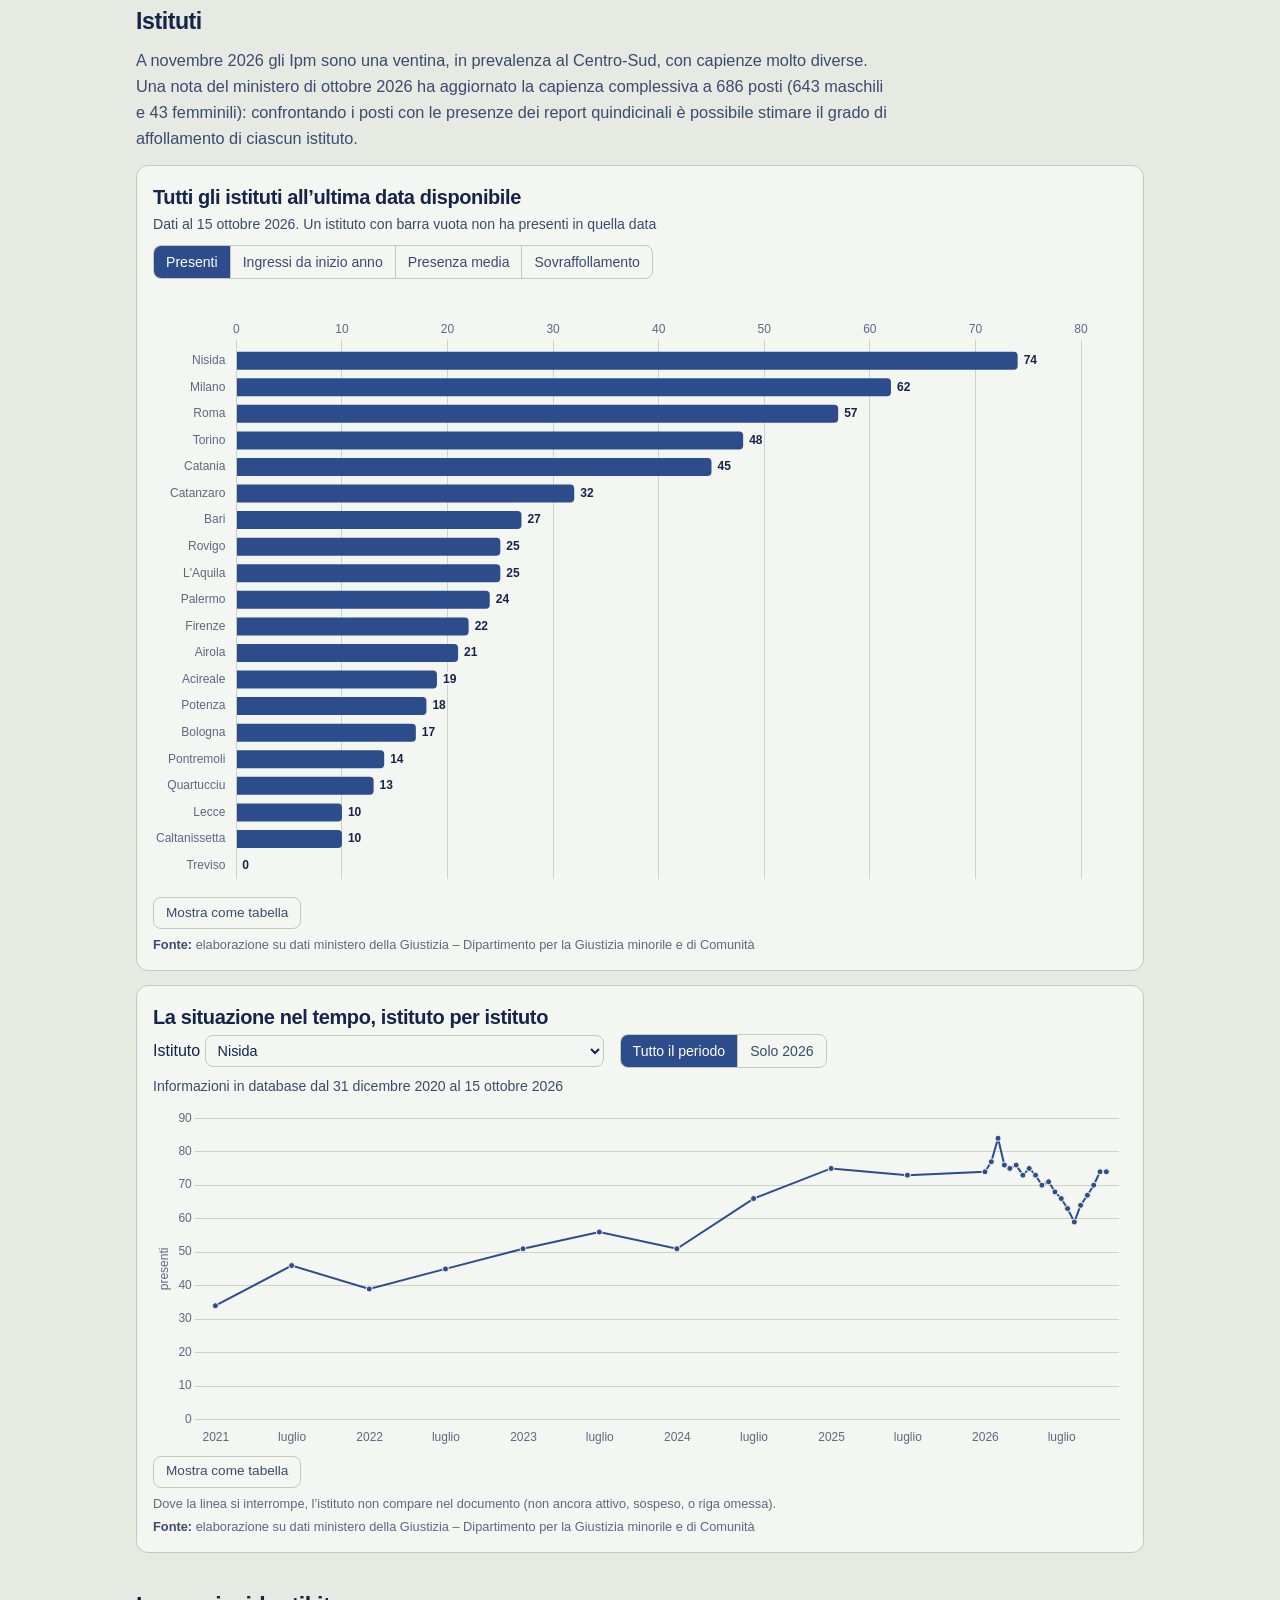
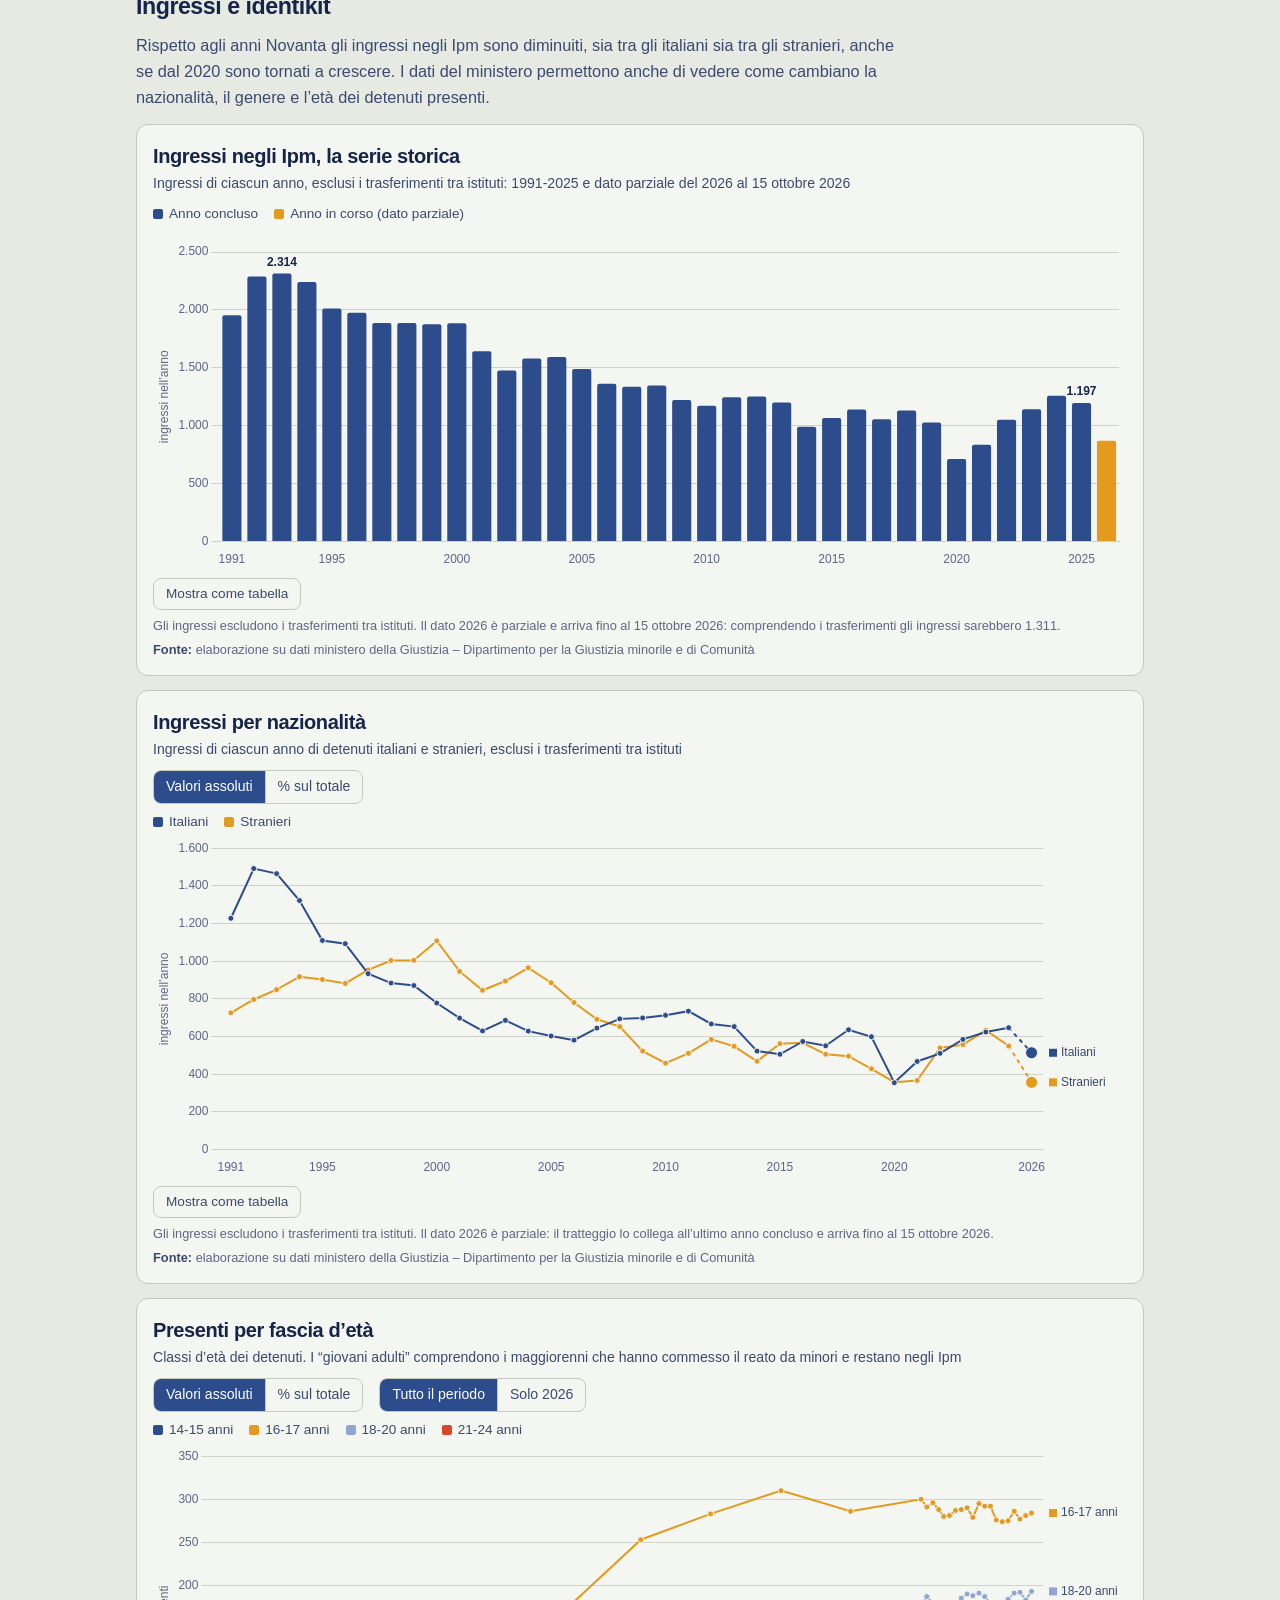
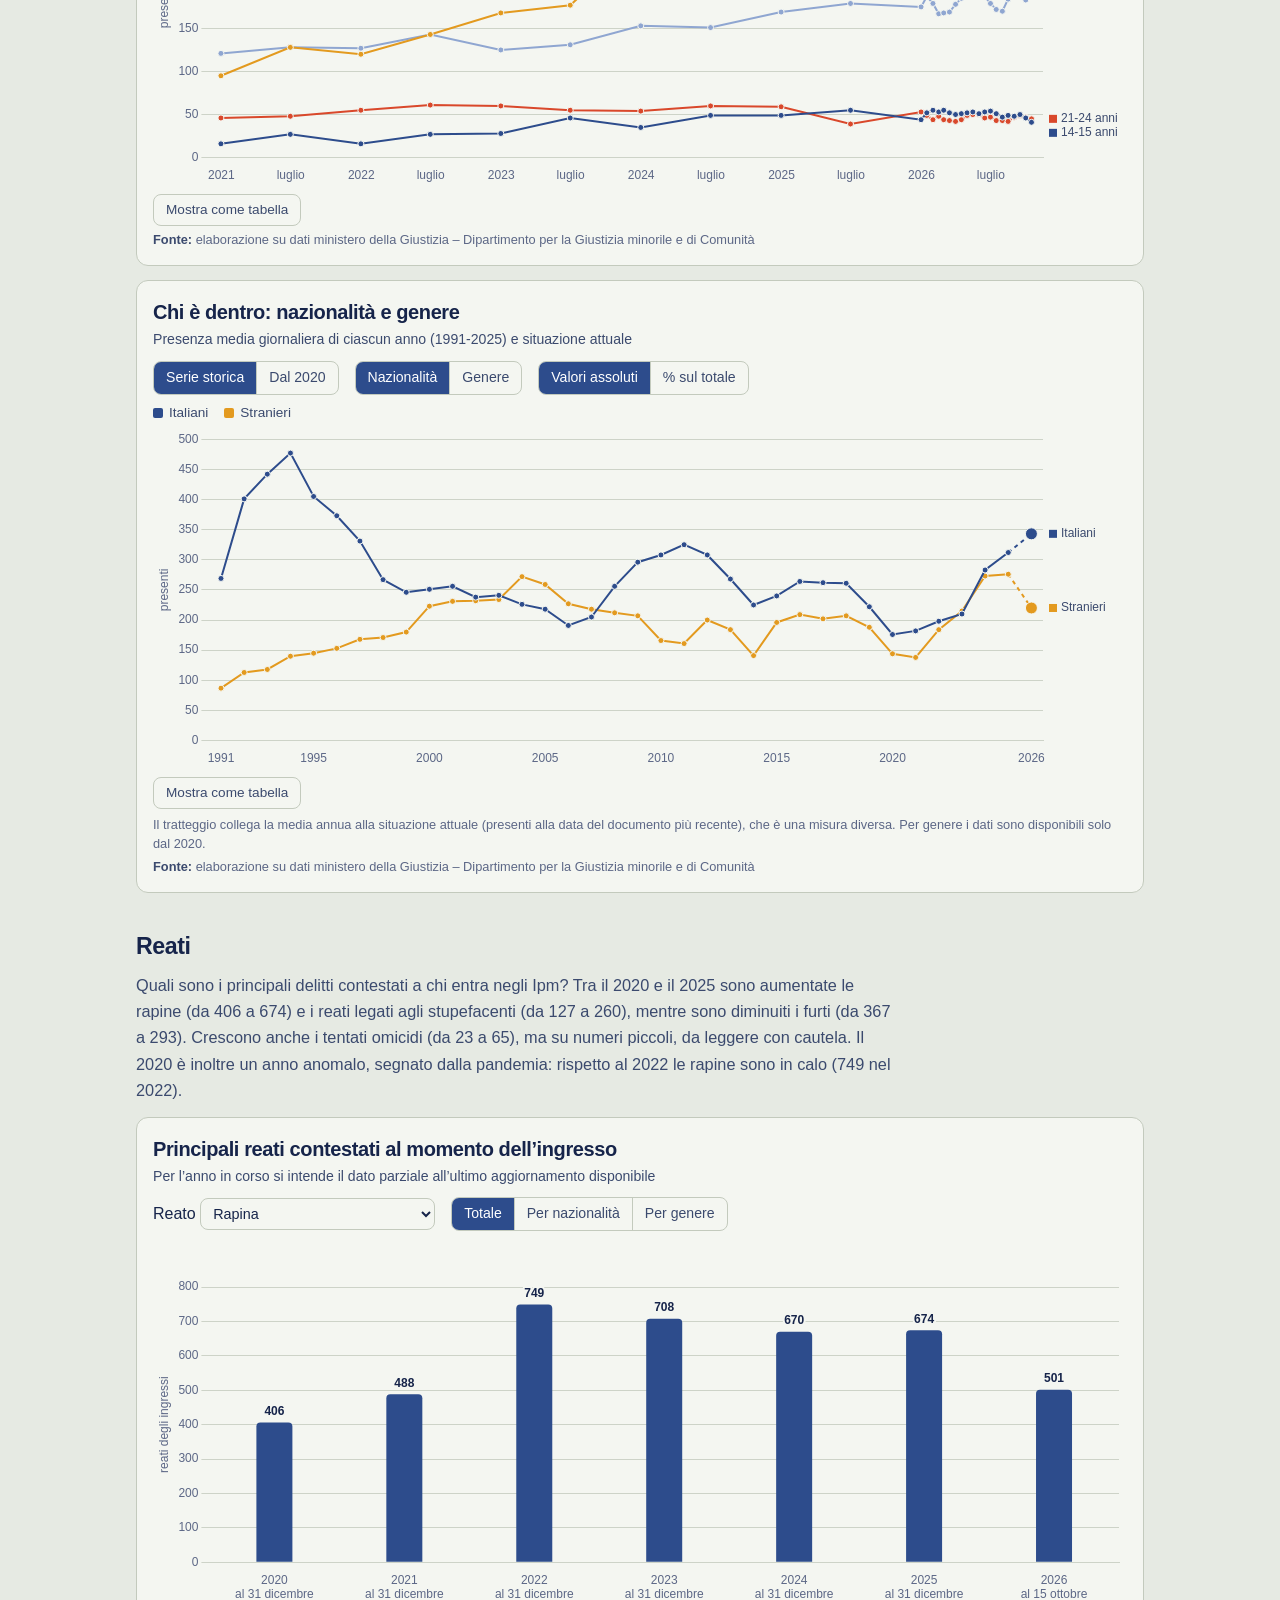
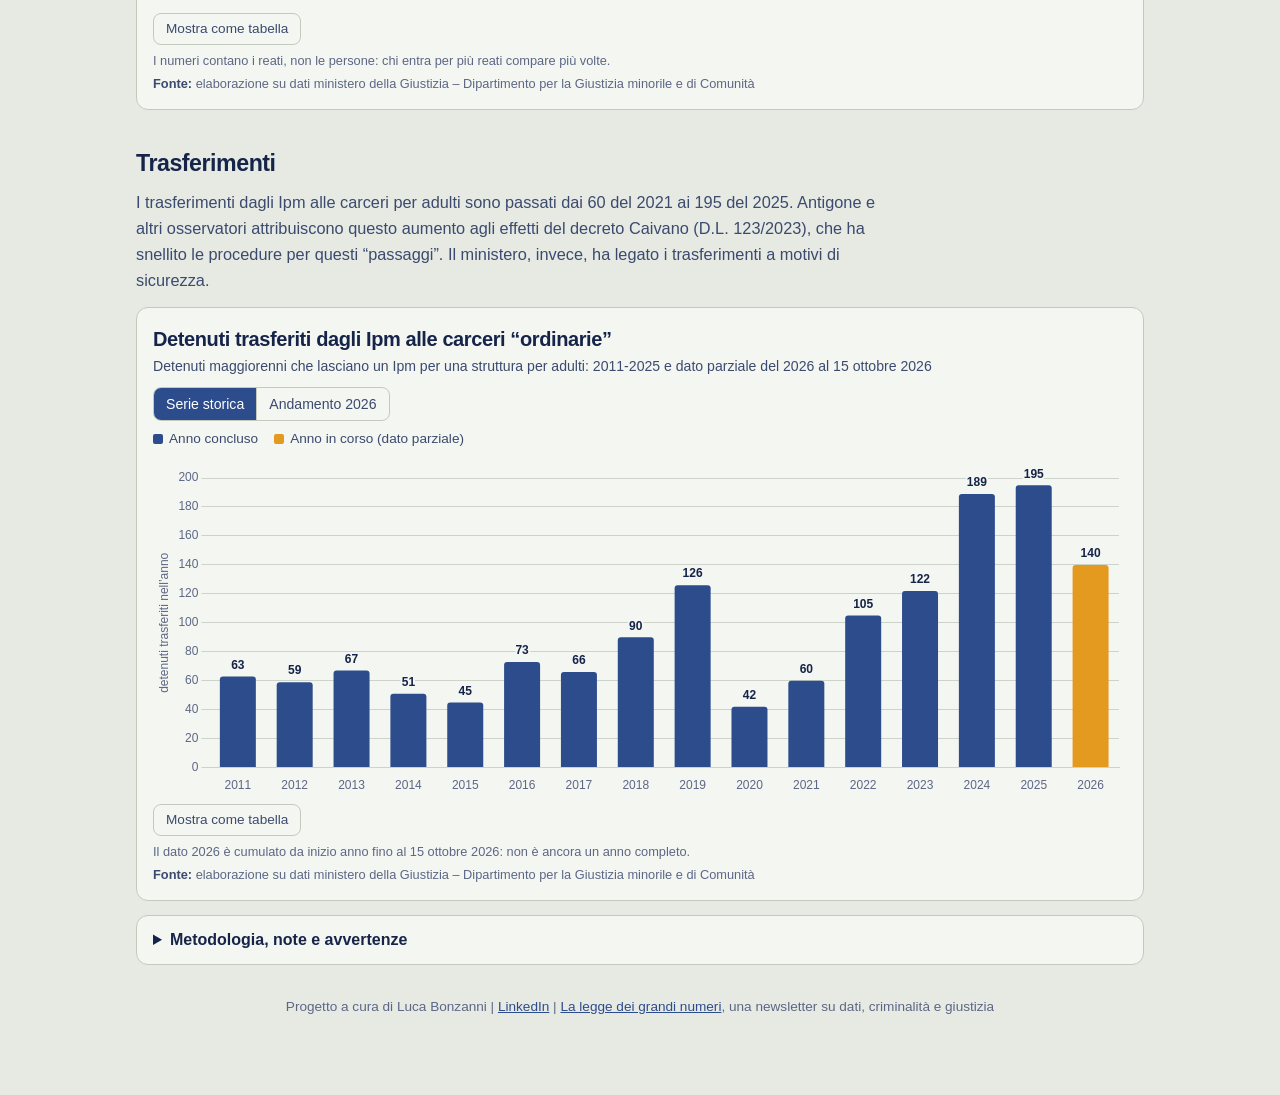
==== commit 115a26f1: "Add files via upload" ====
--- a/docs/index.html
+++ b/docs/index.html
@@ -5,8 +5,22 @@
 <meta name="viewport" content="width=device-width, initial-scale=1">
 <title>La situazione delle carceri minorili italiane</title>
 <meta name="description" content="Una fotografia, numeri alla mano, sulle condizioni degli istituti penali per minorenni (Ipm). Dati periodici del ministero della Giustizia.">
+<link rel="canonical" href="https://lucabonzanni.github.io/monitor-ipm/">
+<meta property="og:type" content="website">
+<meta property="og:locale" content="it_IT">
+<meta property="og:site_name" content="La legge dei grandi numeri">
+<meta property="og:title" content="La situazione delle carceri minorili italiane">
+<meta property="og:description" content="Quanti detenuti ci sono nei “minorili”? Quanti ne entrano e per quali reati? Un portale data-driven sui dati periodici del ministero della Giustizia.">
+<meta property="og:url" content="https://lucabonzanni.github.io/monitor-ipm/">
+<meta property="og:image" content="https://lucabonzanni.github.io/monitor-ipm/anteprima.png">
+<meta property="og:image:width" content="1200">
+<meta property="og:image:height" content="630">
+<meta name="twitter:card" content="summary_large_image">
+<meta name="twitter:title" content="La situazione delle carceri minorili italiane">
+<meta name="twitter:description" content="Quanti detenuti ci sono nei “minorili”? Quanti ne entrano e per quali reati? Un portale data-driven sui dati periodici del ministero della Giustizia.">
+<meta name="twitter:image" content="https://lucabonzanni.github.io/monitor-ipm/anteprima.png">
 <link rel="icon" href="data:,">
-<link rel="stylesheet" href="style.css?v=16">
+<link rel="stylesheet" href="style.css?v=17">
 </head>
 <body>
 <div class="wrap">
@@ -14,7 +28,29 @@
     <span class="chip">Giustizia e data journalism</span>
     <h1>La situazione delle <em>carceri minorili</em> italiane</h1>
     <p class="sub serif">Una fotografia, numeri alla mano, sulle condizioni degli istituti penali per minorenni (Ipm)</p>
-    <p class="intro">Quanti detenuti ci sono nei “minorili”? Quanti ne entrano e per quali reati? Chi sono questi ragazzi? Un portale data-driven sulla base dei dati periodici del ministero della Giustizia.</p>
+    <p class="intro">Quanti detenuti ci sono nei “minorili”? Quanti ne entrano e per quali reati? Chi sono questi ragazzi e queste ragazze? Un portale data-driven sulla base dei dati periodici del ministero della Giustizia.</p>
+    <div class="toolbar">
+      <nav class="nav" aria-label="Sezioni della pagina">
+        <span class="tb-l">Vai a</span>
+        <a href="#quadro-nazionale">Quadro nazionale</a>
+        <a href="#istituti">Istituti</a>
+        <a href="#ingressi-identikit">Ingressi e identikit</a>
+        <a href="#reati">Reati</a>
+        <a href="#trasferimenti">Trasferimenti</a>
+        <a href="#metodologia">Metodologia</a>
+      </nav>
+      <div class="share" id="share" role="group" aria-label="Condividi questa pagina">
+        <span class="tb-l">Condividi</span>
+        <button type="button" id="share-native" hidden>Condividi…</button>
+        <a href="https://www.linkedin.com/sharing/share-offsite/?url=https%3A%2F%2Flucabonzanni.github.io%2Fmonitor-ipm%2F" target="_blank" rel="noopener">LinkedIn</a>
+        <a href="https://www.facebook.com/sharer/sharer.php?u=https%3A%2F%2Flucabonzanni.github.io%2Fmonitor-ipm%2F" target="_blank" rel="noopener">Facebook</a>
+        <a href="https://twitter.com/intent/tweet?url=https%3A%2F%2Flucabonzanni.github.io%2Fmonitor-ipm%2F&amp;text=La%20situazione%20delle%20carceri%20minorili%20italiane" target="_blank" rel="noopener">X</a>
+        <a href="https://wa.me/?text=La%20situazione%20delle%20carceri%20minorili%20italiane%20https%3A%2F%2Flucabonzanni.github.io%2Fmonitor-ipm%2F" target="_blank" rel="noopener">WhatsApp</a>
+        <a href="mailto:?subject=La%20situazione%20delle%20carceri%20minorili%20italiane&amp;body=https%3A%2F%2Flucabonzanni.github.io%2Fmonitor-ipm%2F">E-mail</a>
+        <button type="button" id="share-copy">Copia il link</button>
+        <span class="share-ok" id="share-ok" role="status" aria-live="polite"></span>
+      </div>
+    </div>
     <p class="stamp" id="stamp">Caricamento dati…</p>
     <div class="alert" id="alert" hidden></div>
   </header>
@@ -22,7 +58,8 @@
   <main>
     <section class="kpis" id="kpis" aria-label="Indicatori principali"></section>
 
-    <h2>Quadro nazionale</h2>
+    <h2 id="quadro-nazionale">Quadro nazionale</h2>
+    <p class="lead">Come sono cambiati gli Ipm dagli anni Novanta a oggi? La presenza media giornaliera ha toccato il massimo nel 1994 (617 detenuti) e ha poi oscillato, tra il 1998 e il 2019, fra i 365 e i 510 circa, prima dei minimi del 2020 e del 2021 (320). Dal 2022 è tornata a crescere, arrivando a 588 nel 2025: il secondo valore più alto dal 1991.<span id="lead-2026"></span></p>
 
     <article class="card" id="c-presenze">
       <h3>Presenti negli Ipm, la serie storica</h3>
@@ -33,9 +70,11 @@
       <div class="tablewrap" hidden></div>
       <button class="tbl-btn" type="button" aria-expanded="false">Mostra come tabella</button>
       <p class="foot-note" id="n-presenze"></p>
-    </article>
-
-    <h2>Istituto per istituto</h2>
+      <p class="fonte"><strong>Fonte:</strong> <span>elaborazione su dati ministero della Giustizia – Dipartimento per la Giustizia minorile e di Comunità</span></p>
+    </article>
+
+    <h2 id="istituti">Istituti</h2>
+    <p class="lead">A novembre 2026 gli Ipm sono una ventina, in prevalenza al Centro-Sud, con capienze molto diverse. Una nota del ministero di ottobre 2026 ha aggiornato la capienza complessiva a 686 posti (643 maschili e 43 femminili): confrontando i posti con le presenze dei report quindicinali è possibile stimare il grado di affollamento di ciascun istituto.</p>
 
     <article class="card" id="c-ipm-conf">
       <h3>Tutti gli istituti all’ultima data disponibile</h3>
@@ -46,6 +85,7 @@
       <div class="tablewrap" hidden></div>
       <button class="tbl-btn" type="button" aria-expanded="false">Mostra come tabella</button>
       <p class="foot-note" id="n-ipm-conf"></p>
+      <p class="fonte"><strong>Fonte:</strong> <span>elaborazione su dati ministero della Giustizia – Dipartimento per la Giustizia minorile e di Comunità</span></p>
     </article>
 
     <article class="card" id="c-ipm-one">
@@ -56,9 +96,11 @@
       <div class="tablewrap" hidden></div>
       <button class="tbl-btn" type="button" aria-expanded="false">Mostra come tabella</button>
       <p class="foot-note" id="n-ipm-one"></p>
-    </article>
-
-    <h2>Ingressi e profilo dei detenuti</h2>
+      <p class="fonte"><strong>Fonte:</strong> <span>elaborazione su dati ministero della Giustizia – Dipartimento per la Giustizia minorile e di Comunità</span></p>
+    </article>
+
+    <h2 id="ingressi-identikit">Ingressi e identikit</h2>
+    <p class="lead">Rispetto agli anni Novanta gli ingressi negli Ipm sono diminuiti, sia tra gli italiani sia tra gli stranieri, anche se dal 2020 sono tornati a crescere. I dati del ministero permettono anche di vedere come cambiano la nazionalità, il genere e l’età dei detenuti presenti.</p>
 
     <article class="card" id="c-ingressi">
       <h3>Ingressi negli Ipm, la serie storica</h3>
@@ -68,6 +110,7 @@
       <div class="tablewrap" hidden></div>
       <button class="tbl-btn" type="button" aria-expanded="false">Mostra come tabella</button>
       <p class="foot-note" id="n-ingressi"></p>
+      <p class="fonte"><strong>Fonte:</strong> <span>elaborazione su dati ministero della Giustizia – Dipartimento per la Giustizia minorile e di Comunità</span></p>
     </article>
 
     <article class="card" id="c-ingressi-naz">
@@ -79,6 +122,7 @@
       <div class="tablewrap" hidden></div>
       <button class="tbl-btn" type="button" aria-expanded="false">Mostra come tabella</button>
       <p class="foot-note" id="n-ingressi-naz"></p>
+      <p class="fonte"><strong>Fonte:</strong> <span>elaborazione su dati ministero della Giustizia – Dipartimento per la Giustizia minorile e di Comunità</span></p>
     </article>
 
     <article class="card" id="c-eta">
@@ -89,6 +133,7 @@
       <div class="plot"><canvas role="img" aria-label="Presenti per fascia d’età nel tempo"></canvas></div>
       <div class="tablewrap" hidden></div>
       <button class="tbl-btn" type="button" aria-expanded="false">Mostra come tabella</button>
+      <p class="fonte"><strong>Fonte:</strong> <span>elaborazione su dati ministero della Giustizia – Dipartimento per la Giustizia minorile e di Comunità</span></p>
     </article>
 
     <article class="card" id="c-chi">
@@ -104,22 +149,11 @@
       <div class="tablewrap" hidden></div>
       <button class="tbl-btn" type="button" aria-expanded="false">Mostra come tabella</button>
       <p class="foot-note" id="n-chi"></p>
-    </article>
-
-    <h2>Trasferimenti verso carceri per adulti</h2>
-
-    <article class="card" id="c-trasf">
-      <h3>Detenuti trasferiti dagli Ipm alle carceri “ordinarie”</h3>
-      <p class="desc" id="d-trasf">Detenuti maggiorenni che lasciano un Ipm per una struttura per adulti</p>
-      <div class="controls"><div class="seg" data-ctl="vista"></div></div>
-      <div class="legend"></div>
-      <div class="plot"><canvas role="img" aria-label="Detenuti trasferiti dagli Ipm a strutture per adulti, anno per anno"></canvas></div>
-      <div class="tablewrap" hidden></div>
-      <button class="tbl-btn" type="button" aria-expanded="false">Mostra come tabella</button>
-      <p class="foot-note" id="n-trasf"></p>
-    </article>
-
-    <h2>Per quali reati si entra in Ipm?</h2>
+      <p class="fonte"><strong>Fonte:</strong> <span>elaborazione su dati ministero della Giustizia – Dipartimento per la Giustizia minorile e di Comunità</span></p>
+    </article>
+
+    <h2 id="reati">Reati</h2>
+    <p class="lead">Quali sono i principali delitti contestati a chi entra negli Ipm? Tra il 2020 e il 2025 sono aumentate le rapine (da 406 a 674) e i reati legati agli stupefacenti (da 127 a 260), mentre sono diminuiti i furti (da 367 a 293). Crescono anche i tentati omicidi (da 23 a 65), ma su numeri piccoli, da leggere con cautela. Il 2020 è inoltre un anno anomalo, segnato dalla pandemia: rispetto al 2022 le rapine sono in calo (749 nel 2022).</p>
 
     <article class="card" id="c-delitti">
       <h3>Principali reati contestati al momento dell’ingresso</h3>
@@ -133,21 +167,38 @@
       <div class="tablewrap" hidden></div>
       <button class="tbl-btn" type="button" aria-expanded="false">Mostra come tabella</button>
       <p class="foot-note" id="n-delitti"></p>
-    </article>
-
-    <details>
-      <summary>Metodo e avvertenze</summary>
+      <p class="fonte"><strong>Fonte:</strong> <span>elaborazione su dati ministero della Giustizia – Dipartimento per la Giustizia minorile e di Comunità</span></p>
+    </article>
+
+    <h2 id="trasferimenti">Trasferimenti</h2>
+    <p class="lead">I trasferimenti dagli Ipm alle carceri per adulti sono passati dai 60 del 2021 ai 195 del 2025. Antigone e altri osservatori attribuiscono questo aumento agli effetti del decreto Caivano (D.L. 123/2023), che ha snellito le procedure per questi “passaggi”. Il ministero, invece, ha legato i trasferimenti a motivi di sicurezza.</p>
+
+    <article class="card" id="c-trasf">
+      <h3>Detenuti trasferiti dagli Ipm alle carceri “ordinarie”</h3>
+      <p class="desc" id="d-trasf">Detenuti maggiorenni che lasciano un Ipm per una struttura per adulti</p>
+      <div class="controls"><div class="seg" data-ctl="vista"></div></div>
+      <div class="legend"></div>
+      <div class="plot"><canvas role="img" aria-label="Detenuti trasferiti dagli Ipm a strutture per adulti, anno per anno"></canvas></div>
+      <div class="tablewrap" hidden></div>
+      <button class="tbl-btn" type="button" aria-expanded="false">Mostra come tabella</button>
+      <p class="foot-note" id="n-trasf"></p>
+      <p class="fonte"><strong>Fonte:</strong> <span>elaborazione su dati ministero della Giustizia – Dipartimento per la Giustizia minorile e di Comunità</span></p>
+    </article>
+
+    <details id="metodologia">
+      <summary>Metodologia, note e avvertenze</summary>
       <ul>
         <li><strong>Fonte.</strong> Ministero della Giustizia, Dipartimento per la Giustizia minorile e di Comunità, report periodico <a href="https://www.giustizia.it/giustizia/it/mg_1_14.page">“Minorenni e giovani adulti in carico ai Servizi minorili”</a>. I documenti sono pubblicati circa due volte al mese, con un ritardo attorno alle tre settimane rispetto alla data di riferimento: questa pagina non è in tempo reale.</li>
         <li><strong>Aggiornamento.</strong> Uno script – sviluppato attraverso Claude Sonnet 5.5 – controlla il sito del ministero della Giustizia ogni giorno, scarica gli eventuali nuovi file .pdf, li legge e ricalcola i grafici. Ogni documento supera una serie di controlli di coerenza (somme per istituto, totali tra tabelle diverse); se un controllo fallisce il documento viene escluso e segnalato in alto.</li>
-        <li><strong>Serie storica.</strong> I dati annuali 1991-2025 (ingressi e presenza media giornaliera, per nazionalità) provengono dal report annuale del ministero della Giustizia, Dipartimento per la Giustizia minorile e di Comunità, “Analisi dei flussi di utenza dei Servizi della Giustizia minorile” (anno 2025, pubblicato il 2 ottobre 2026), e non dai report periodici: la presenza media giornaliera è la media dei detenuti presenti in ciascun giorno dell’anno, mentre i “presenti” del report sono una fotografia a una data precisa. Le due misure non sono confrontabili tra loro. Gli ingressi della serie storica escludono i trasferimenti tra Ipm.</li>
+        <li><strong>Serie storica.</strong> I dati annuali 1991-2025 (ingressi e presenza media giornaliera, per nazionalità) provengono dal report annuale del ministero della Giustizia, Dipartimento per la Giustizia minorile e di Comunità, “Analisi dei flussi di utenza dei Servizi della Giustizia minorile” (anno 2025, pubblicato il 2 ottobre 2026), e non dai report periodici. Gli ingressi della serie storica escludono i trasferimenti tra Ipm. La presenza media giornaliera è la media dei detenuti presenti in ciascun giorno dell’anno, mentre i “presenti” del report sono una fotografia a una data precisa: sono due misure diverse. Il punto rosso del grafico sulla serie storica è la presenza media giornaliera da inizio anno (tabella sugli ingressi e le presenze per istituto, riga Totale) dell’ultimo report disponibile: si aggiorna a ogni documento e diventa definitivo a fine anno.</li>
+        <li><strong>Aggiornamento delle serie annuali.</strong> Quando il ministero pubblica il bollettino del 31 dicembre con i dati convalidati, lo script aggiunge da solo l’anno concluso alle serie su ingressi, presenza media per nazionalità e trasferimenti verso strutture per adulti, dopo averne controllato la coerenza. Fino ad allora l’anno in corso resta un dato parziale. Gli anni fino al 2025 non vengono toccati.</li>
         <li><strong>Trasferimenti verso strutture per adulti.</strong> Sono i detenuti maggiorenni che lasciano un Ipm per un istituto per adulti. La serie 2011-2025 è annuale; per l’anno in corso il dato è la riga “A strutture per adulti” della tabella sulle uscite dagli Ipm dei report periodici, cumulata da inizio anno.</li>
         <li><strong>Copertura.</strong> <span id="m-docs"></span>.</li>
         <li><strong>Cadenza.</strong> Fino al 2025 il sito usa solo i documenti semestrali (30 giugno e 31 dicembre); dal 2026 tutti quelli quindicinali disponibili. I documenti intermedi restano nell’archivio del progetto ma non compaiono nei grafici.</li>
         <li><strong>Flussi cumulati.</strong> Gli ingressi sono conteggiati da inizio anno e ripartono a gennaio. Confrontare documenti di mesi diversi non ha senso senza guardare la data.</li>
         <li><strong>Reati.</strong> Le tabelle contano i reati per cui avviene l’ingresso, non le persone. Le righe sotto una certa soglia possono non essere riportate nel file .pdf: in quel caso il grafico mostra “non riportato”, non zero.</li>
         <li><strong>Istituti che cambiano.</strong> L’elenco non è stabile: ad esempio dal 28 dicembre 2025 è attivo Lecce, mentre dal 23 febbraio 2026 l’attività di Treviso è sospesa ed è attivato Rovigo. Gli istituti non più attivi restano nei grafici storici.</li>
-        <li><strong>Ingressi e trasferimenti.</strong> Nei grafici annuali gli ingressi escludono i trasferimenti tra istituti; il riquadro in alto, per confrontare i periodi dei singoli documenti, usa il totale che li comprende. Dai documenti del 31 dicembre 2024 il Ministero distingue anche gli ingressi esclusi i trasferimenti.</li>
+        <li><strong>Ingressi e trasferimenti.</strong> Sia nei grafici annuali sia nel riquadro in alto gli ingressi escludono i trasferimenti tra istituti; nel riquadro tra parentesi è indicato anche il totale che li comprende. Il ministero distingue le due voci dai documenti del 31 dicembre 2024: i confronti con l’anno precedente sono quindi possibili da allora.</li>
         <li><strong>Errori della fonte.</strong> I file .pdf contengono a volte refusi (titoli di tabella non aggiornati, numerazioni sbagliate). Quando i numeri non tornano, il documento non viene incluso.</li>
         <li><strong>Perimetro.</strong> Solo istituti penali per minorenni. Centri di prima accoglienza, comunità e misure di comunità non sono inclusi.</li>
       </ul>
@@ -159,6 +210,6 @@
   </footer>
 </div>
 <script src="vendor/chart.umd.js"></script>
-<script src="app.js?v=16"></script>
+<script src="app.js?v=17"></script>
 </body>
 </html>
--- a/docs/style.css
+++ b/docs/style.css
@@ -128,3 +128,23 @@
   .controls label { display: flex; flex-direction: column; align-items: stretch; gap: 4px; width: 100%; }
   .controls select { width: 100%; box-sizing: border-box; }
 }
+
+/* indice di navigazione e condivisione */
+html { scroll-behavior: smooth; }
+@media (prefers-reduced-motion: reduce) { html { scroll-behavior: auto; } }
+h2, details { scroll-margin-top: 16px; }
+.toolbar { display: flex; flex-direction: column; gap: 10px; margin: 4px 0 14px; }
+.nav, .share { display: flex; flex-wrap: wrap; align-items: center; gap: 6px 8px; }
+.tb-l { color: var(--muted); font-size: .8rem; font-weight: 700; letter-spacing: .06em; text-transform: uppercase; margin-right: 4px; }
+.nav a, .share a, .share button {
+  display: inline-block; min-height: 32px; padding: 4px 12px; border: 1px solid var(--border); border-radius: 999px;
+  background: var(--card); color: var(--ink2); font: inherit; font-size: .85rem; line-height: 1.5; text-decoration: none; cursor: pointer;
+}
+.nav a:hover, .share a:hover, .share button:hover { border-color: var(--accent); color: var(--accent); }
+.nav a:focus-visible, .share a:focus-visible, .share button:focus-visible { outline: 2px solid var(--accent); outline-offset: 2px; }
+.share button[hidden] { display: none; }
+.share-ok { color: var(--ink2); font-size: .85rem; }
+.lead { max-width: 760px; margin: 0 0 14px; color: var(--ink2); font-size: 1.02rem; line-height: 1.6; }
+.fonte { color: var(--muted); font-size: .8rem; margin: 4px 0 0; }
+.fonte strong { color: var(--ink2); }
+@media (max-width: 560px) { .nav, .share { gap: 6px; } .lead { font-size: 1rem; } }
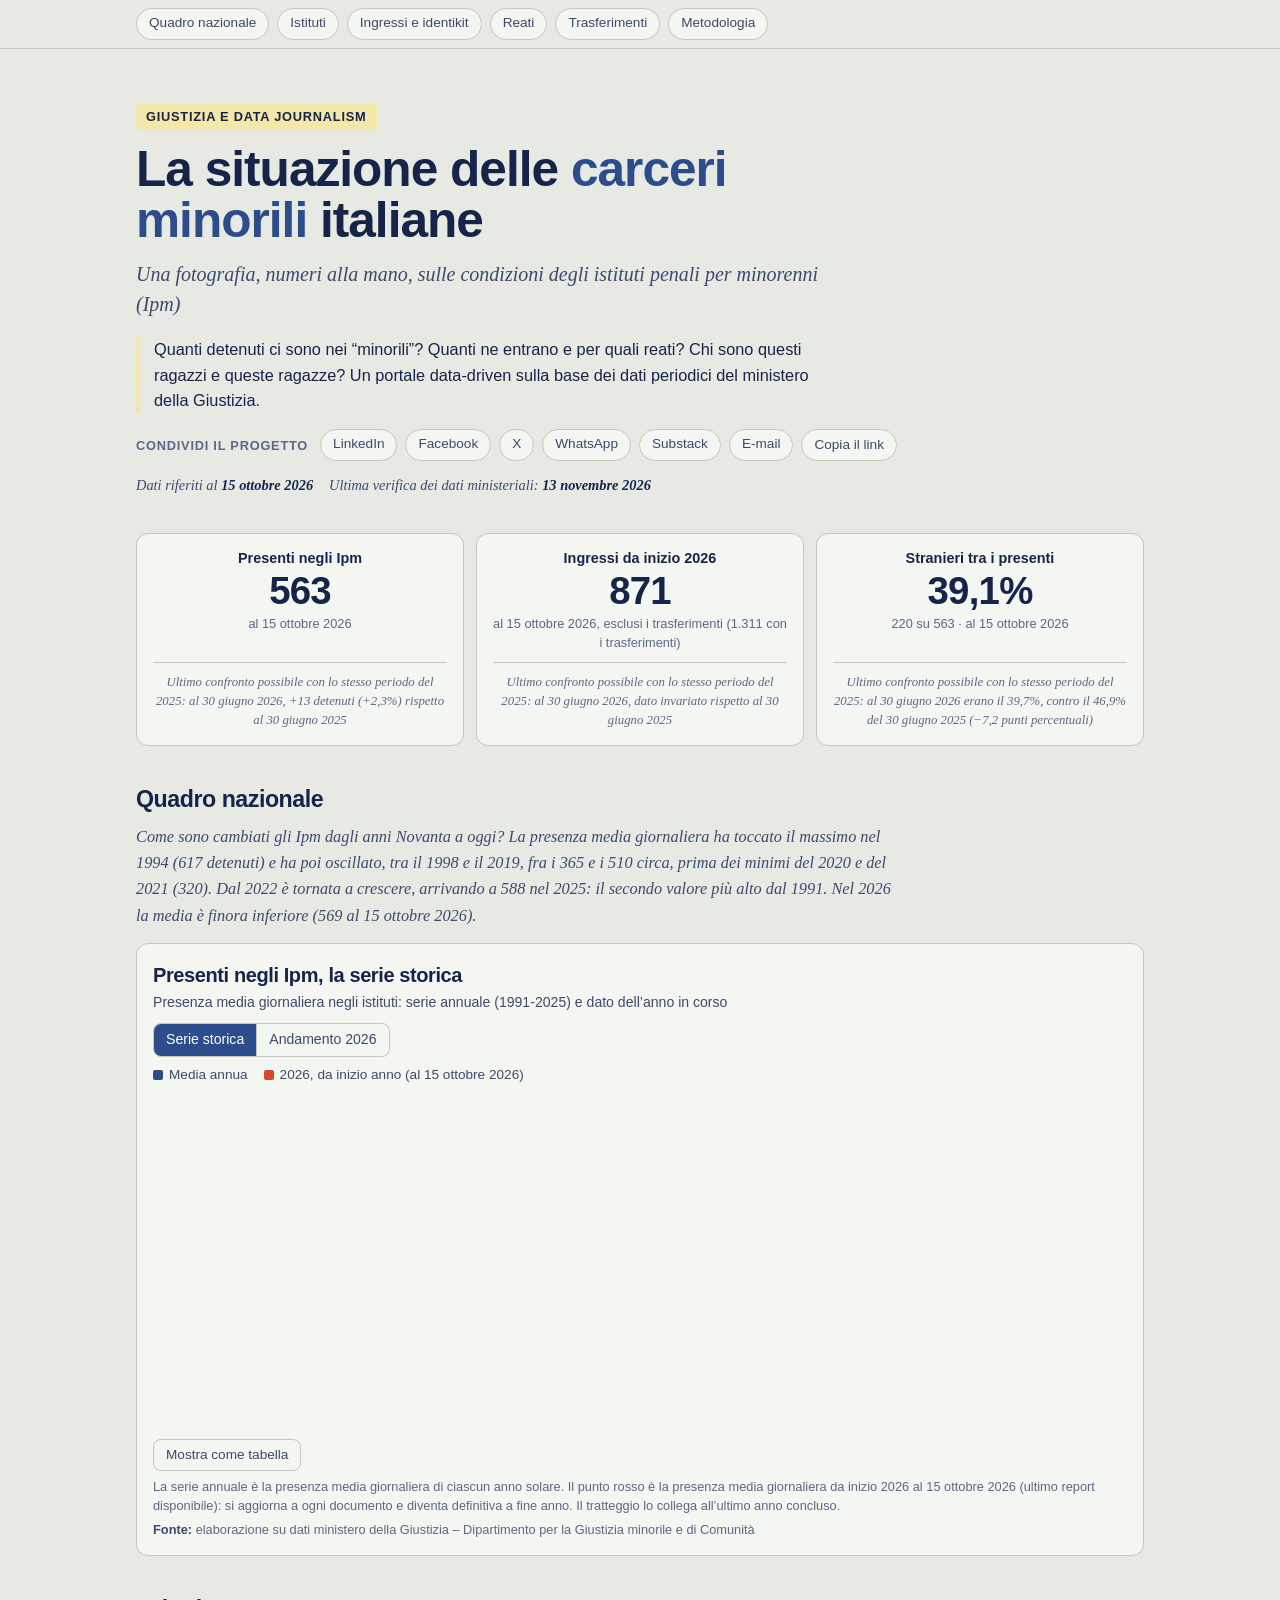
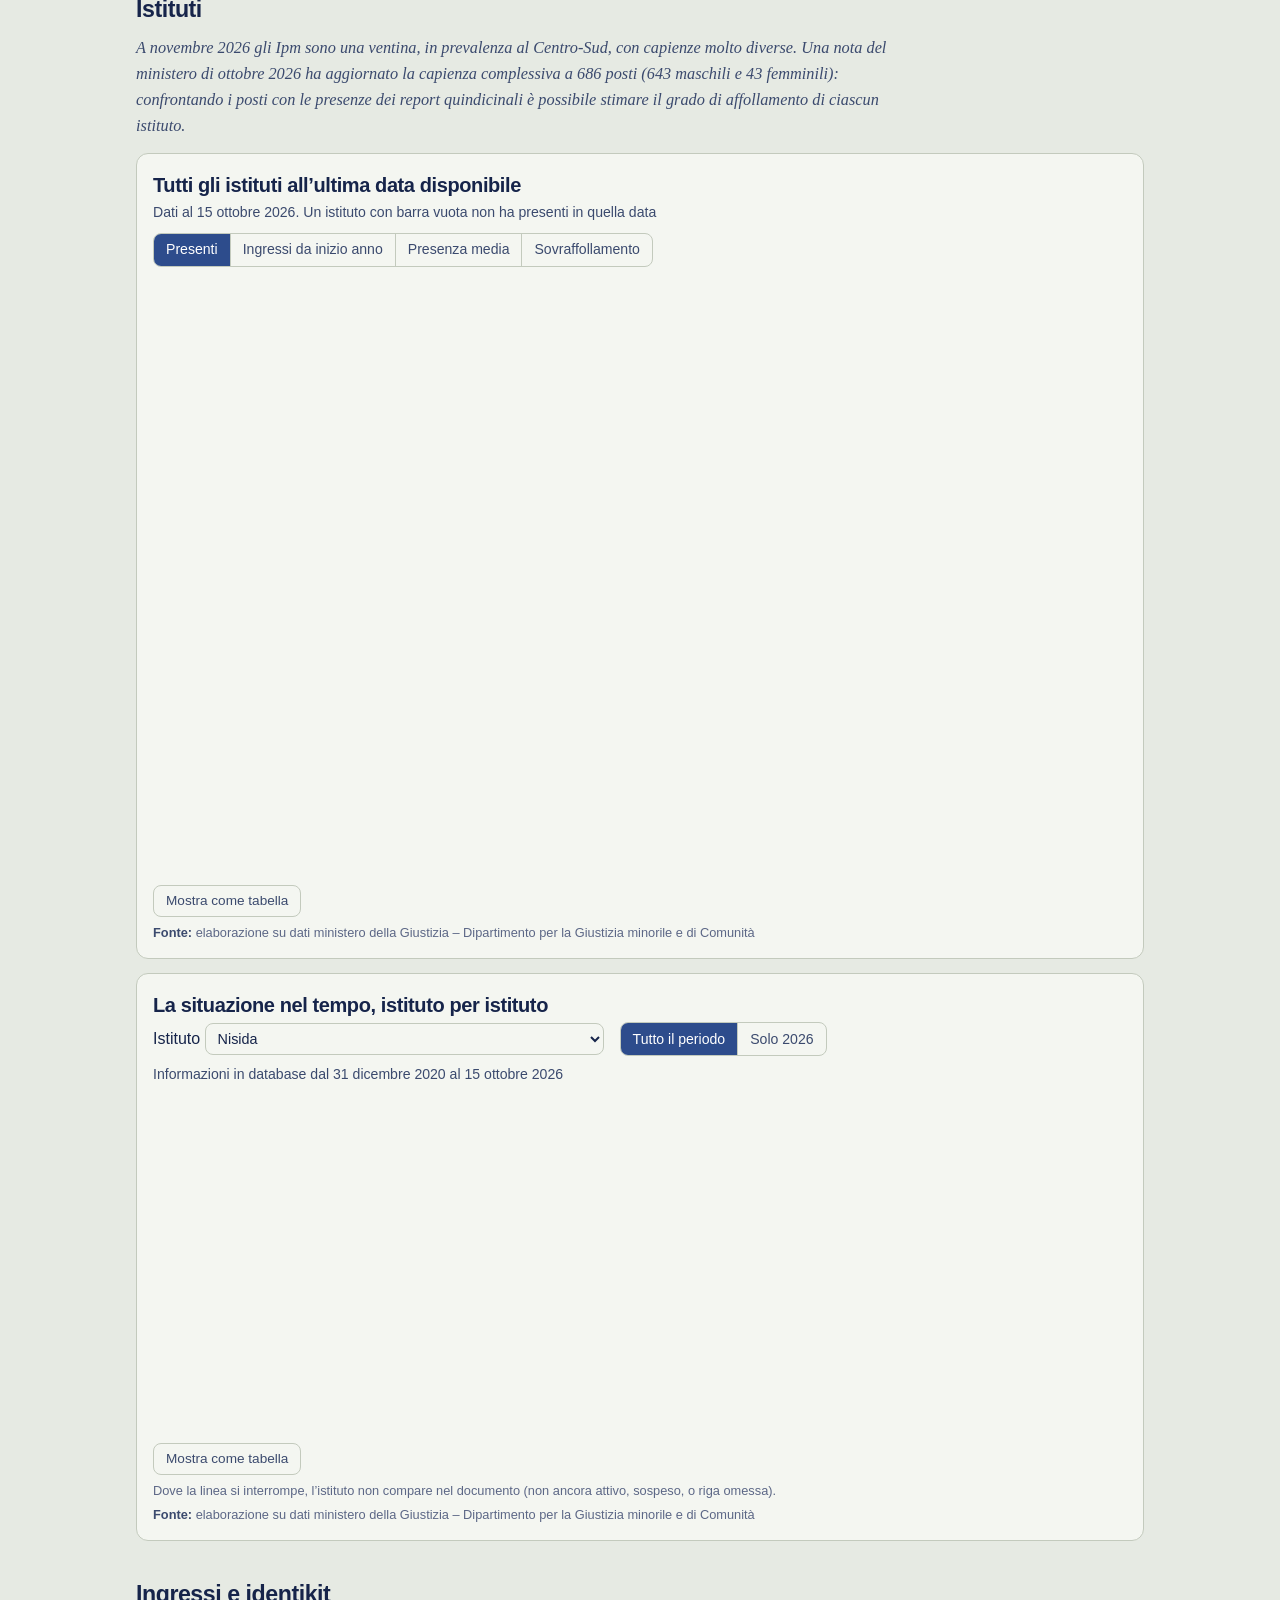
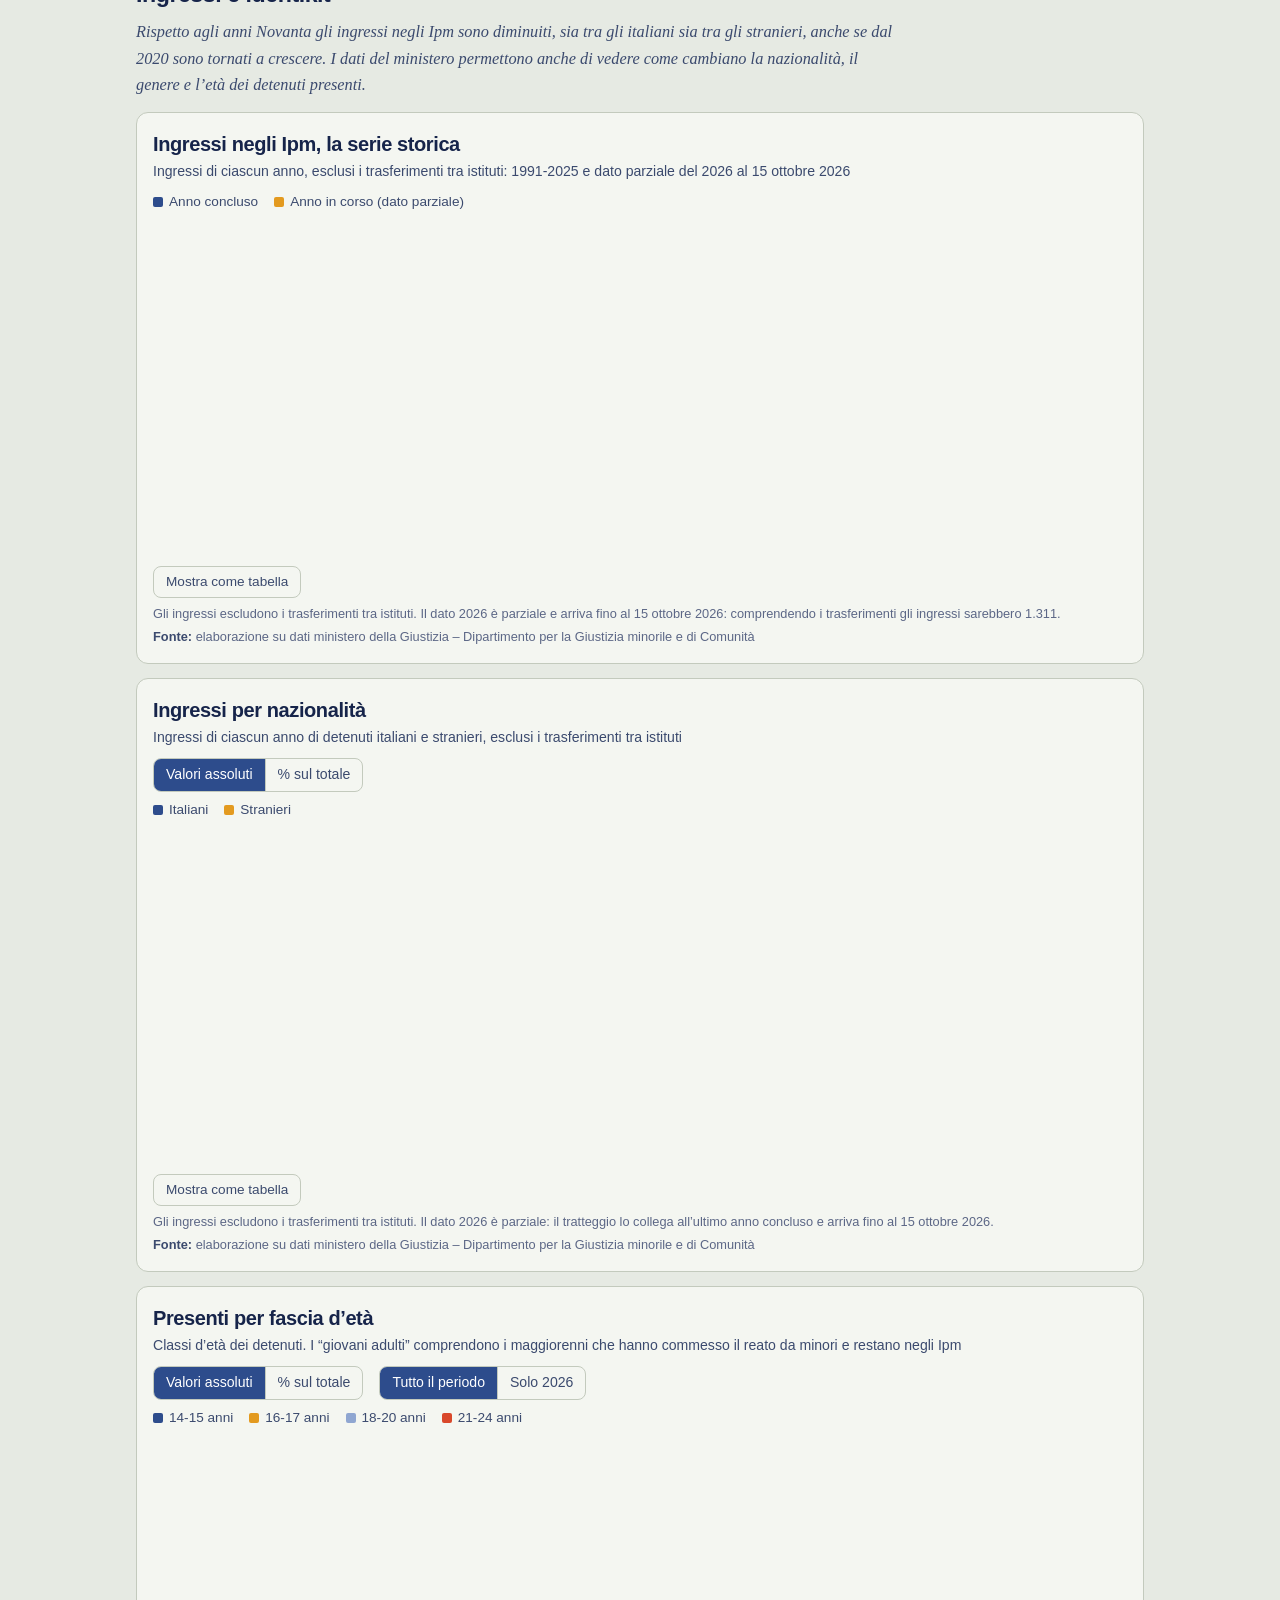
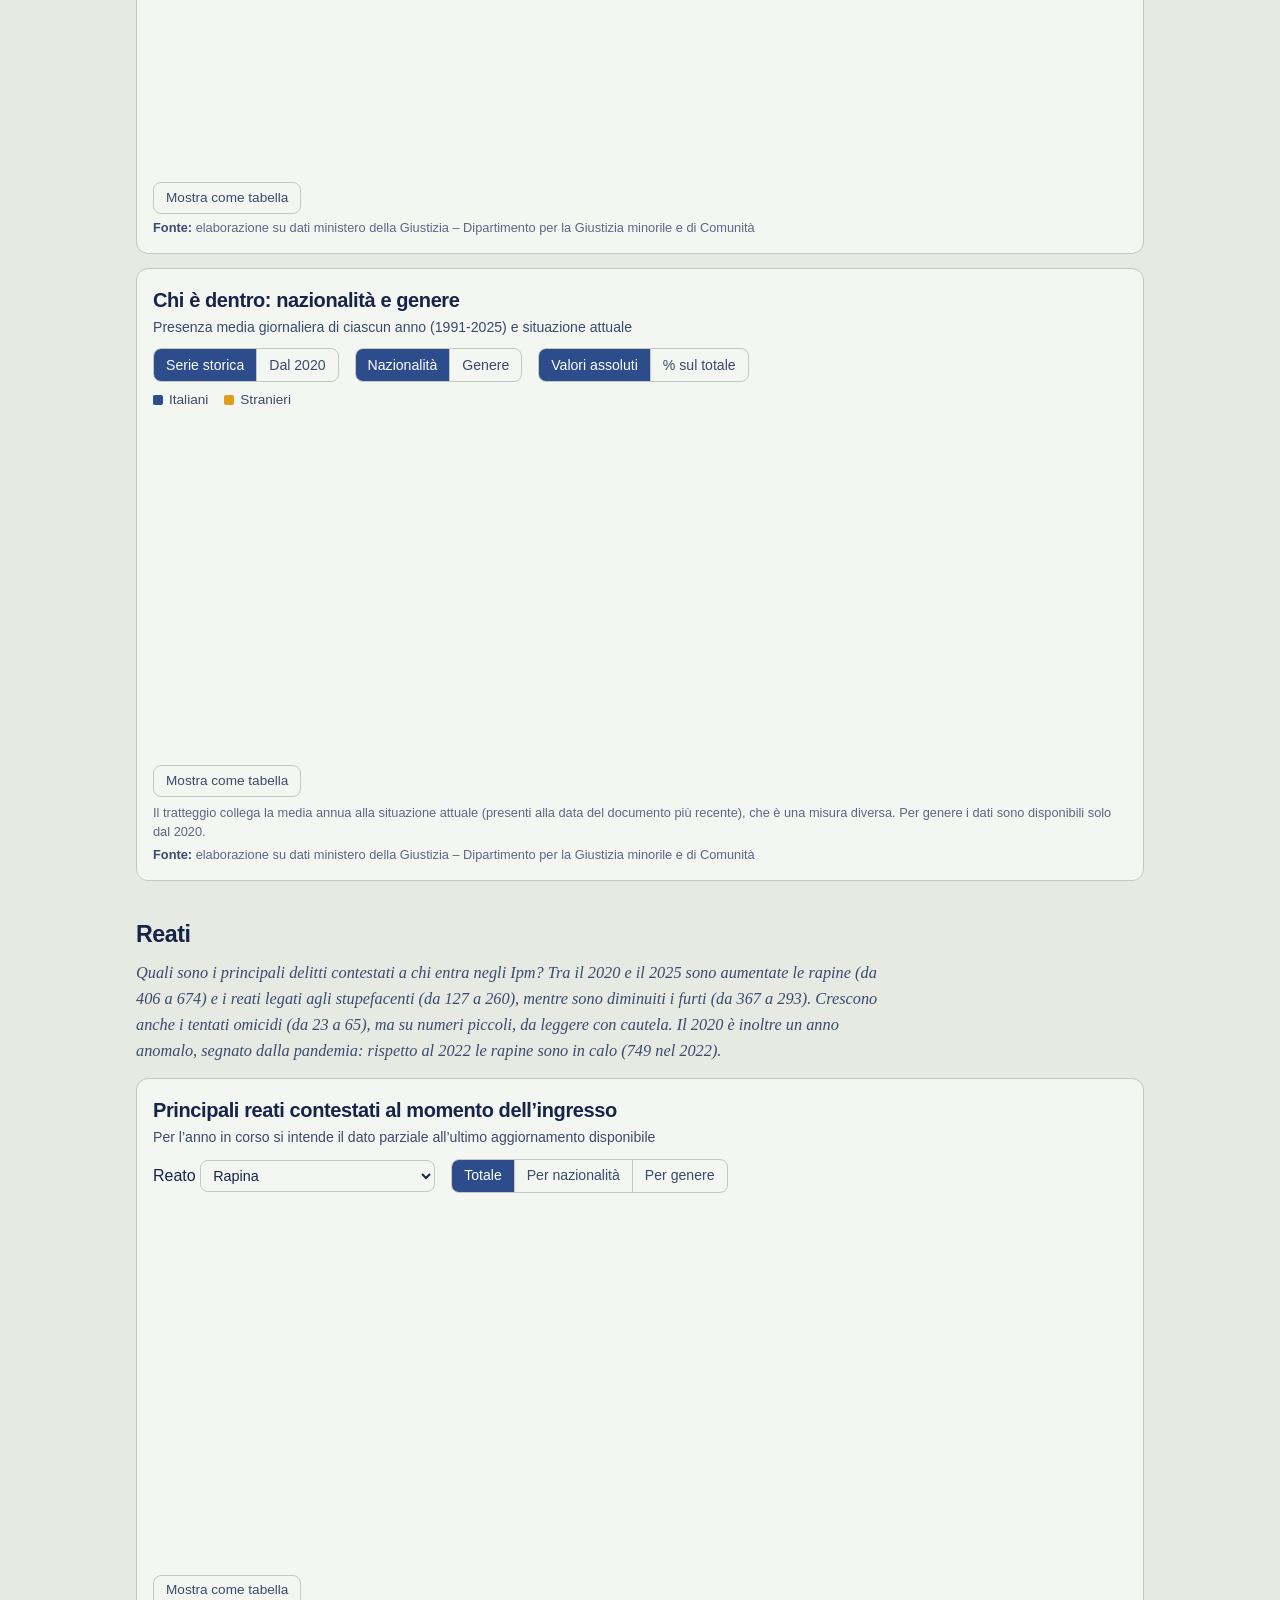
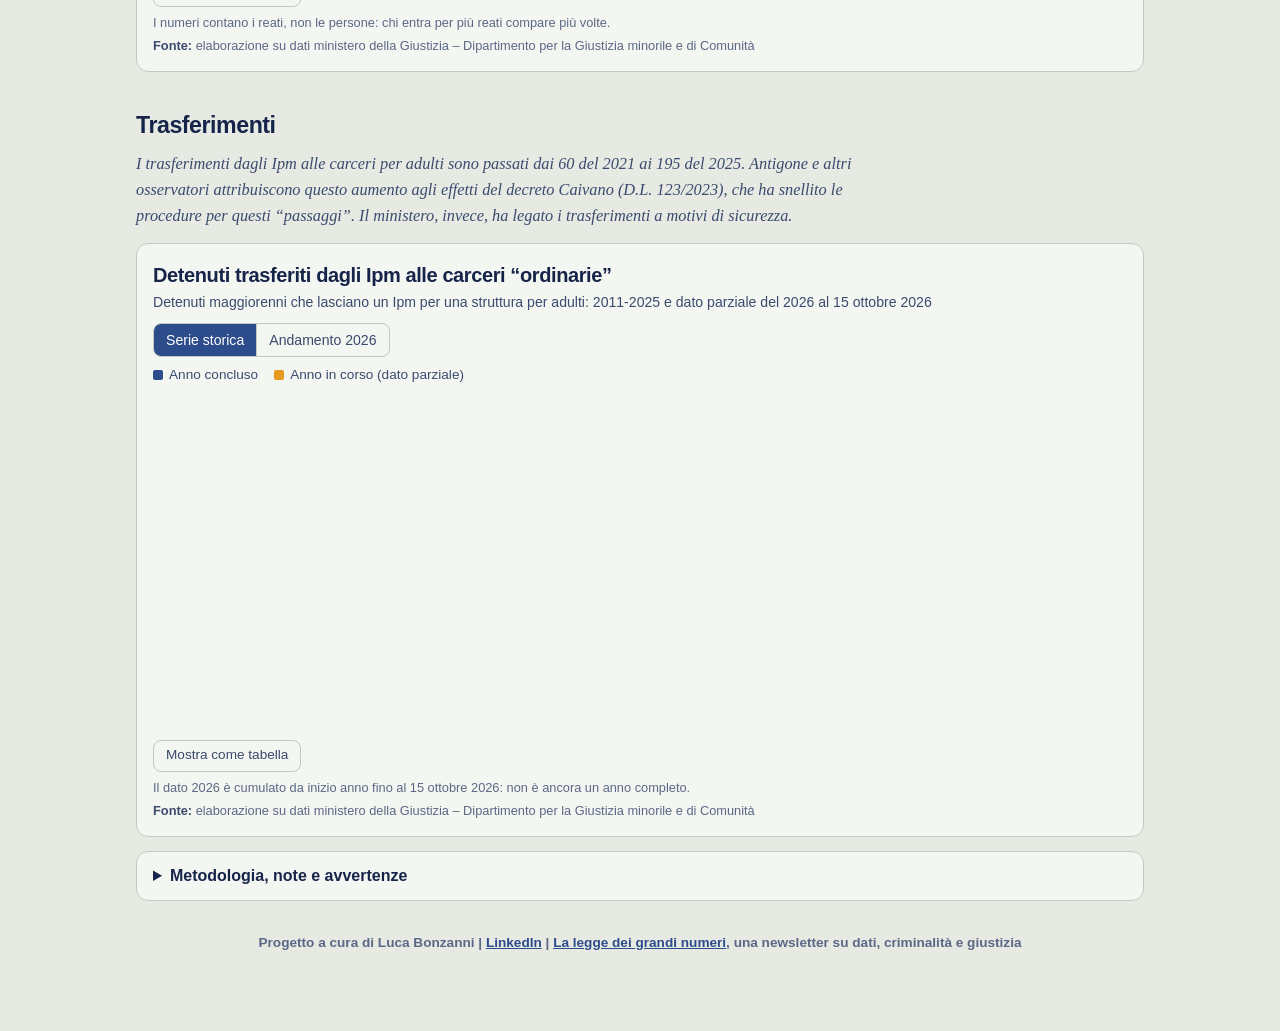
==== commit eec71e9f: "Add files via upload" ====
--- a/docs/index.html
+++ b/docs/index.html
@@ -23,6 +23,16 @@
 <link rel="stylesheet" href="style.css?v=17">
 </head>
 <body>
+<nav class="topnav" aria-label="Sezioni della pagina">
+  <div class="topnav-in">
+    <a href="#quadro-nazionale">Quadro nazionale</a>
+    <a href="#istituti">Istituti</a>
+    <a href="#ingressi-identikit">Ingressi e identikit</a>
+    <a href="#reati">Reati</a>
+    <a href="#trasferimenti">Trasferimenti</a>
+    <a href="#metodologia">Metodologia</a>
+  </div>
+</nav>
 <div class="wrap">
   <header>
     <span class="chip">Giustizia e data journalism</span>
@@ -30,22 +40,14 @@
     <p class="sub serif">Una fotografia, numeri alla mano, sulle condizioni degli istituti penali per minorenni (Ipm)</p>
     <p class="intro">Quanti detenuti ci sono nei “minorili”? Quanti ne entrano e per quali reati? Chi sono questi ragazzi e queste ragazze? Un portale data-driven sulla base dei dati periodici del ministero della Giustizia.</p>
     <div class="toolbar">
-      <nav class="nav" aria-label="Sezioni della pagina">
-        <span class="tb-l">Vai a</span>
-        <a href="#quadro-nazionale">Quadro nazionale</a>
-        <a href="#istituti">Istituti</a>
-        <a href="#ingressi-identikit">Ingressi e identikit</a>
-        <a href="#reati">Reati</a>
-        <a href="#trasferimenti">Trasferimenti</a>
-        <a href="#metodologia">Metodologia</a>
-      </nav>
       <div class="share" id="share" role="group" aria-label="Condividi questa pagina">
-        <span class="tb-l">Condividi</span>
+        <span class="tb-l">Condividi il progetto</span>
         <button type="button" id="share-native" hidden>Condividi…</button>
         <a href="https://www.linkedin.com/sharing/share-offsite/?url=https%3A%2F%2Flucabonzanni.github.io%2Fmonitor-ipm%2F" target="_blank" rel="noopener">LinkedIn</a>
         <a href="https://www.facebook.com/sharer/sharer.php?u=https%3A%2F%2Flucabonzanni.github.io%2Fmonitor-ipm%2F" target="_blank" rel="noopener">Facebook</a>
         <a href="https://twitter.com/intent/tweet?url=https%3A%2F%2Flucabonzanni.github.io%2Fmonitor-ipm%2F&amp;text=La%20situazione%20delle%20carceri%20minorili%20italiane" target="_blank" rel="noopener">X</a>
         <a href="https://wa.me/?text=La%20situazione%20delle%20carceri%20minorili%20italiane%20https%3A%2F%2Flucabonzanni.github.io%2Fmonitor-ipm%2F" target="_blank" rel="noopener">WhatsApp</a>
+        <a href="https://substack.com/notes?action=compose&amp;message=La%20situazione%20delle%20carceri%20minorili%20italiane%20https%3A%2F%2Flucabonzanni.github.io%2Fmonitor-ipm%2F" target="_blank" rel="noopener">Substack</a>
         <a href="mailto:?subject=La%20situazione%20delle%20carceri%20minorili%20italiane&amp;body=https%3A%2F%2Flucabonzanni.github.io%2Fmonitor-ipm%2F">E-mail</a>
         <button type="button" id="share-copy">Copia il link</button>
         <span class="share-ok" id="share-ok" role="status" aria-live="polite"></span>
--- a/docs/style.css
+++ b/docs/style.css
@@ -72,6 +72,9 @@
 .kpi .value { font-size: 2.4rem; font-weight: 700; line-height: 1.15; font-variant-numeric: tabular-nums; }
 .kpi .note { color: var(--muted); font-size: .8rem; }
 .kpi .note.conf { margin-top: 10px; padding-top: 10px; border-top: 1px solid var(--border); }
+.kpi { display: flex; flex-direction: column; }
+/* le linee che separano il numero dal confronto stanno alla stessa altezza in tutti e tre i riquadri */
+@supports (grid-template-rows: subgrid) { .kpi { display: grid; grid-template-rows: subgrid; grid-row: span 4; row-gap: 0; } }
 h2 { font-size: 1.45rem; margin: 36px 0 8px; }
 .card { background: var(--card); border: 1px solid var(--border); border-radius: 12px; padding: 16px; margin: 14px 0; }
 .card h3 { margin: 0 0 2px; font-size: 1.25rem; }
@@ -148,3 +151,15 @@
 .fonte { color: var(--muted); font-size: .8rem; margin: 4px 0 0; }
 .fonte strong { color: var(--ink2); }
 @media (max-width: 560px) { .nav, .share { gap: 6px; } .lead { font-size: 1rem; } }
+
+/* menu in alto (header fisso) */
+.topnav { position: sticky; top: 0; z-index: 20; background: var(--surface); border-bottom: 1px solid var(--border); }
+.topnav-in { max-width: 1040px; margin: 0 auto; padding: 8px 16px; display: flex; gap: 8px; overflow-x: auto; scrollbar-width: none; }
+.topnav-in::-webkit-scrollbar { display: none; }
+.topnav a { flex: none; display: inline-block; min-height: 32px; padding: 4px 12px; border: 1px solid var(--border); border-radius: 999px; background: var(--card); color: var(--ink2); font-size: .85rem; line-height: 1.5; text-decoration: none; white-space: nowrap; }
+.topnav a:hover { border-color: var(--accent); color: var(--accent); }
+.topnav a:focus-visible { outline: 2px solid var(--accent); outline-offset: 2px; }
+h2, details { scroll-margin-top: 64px; }
+.stamp { font-family: "Lora", Georgia, "Times New Roman", serif; font-style: italic; }
+.lead { font-family: "Lora", Georgia, "Times New Roman", serif; font-style: italic; }
+footer, footer a { font-weight: 700; }
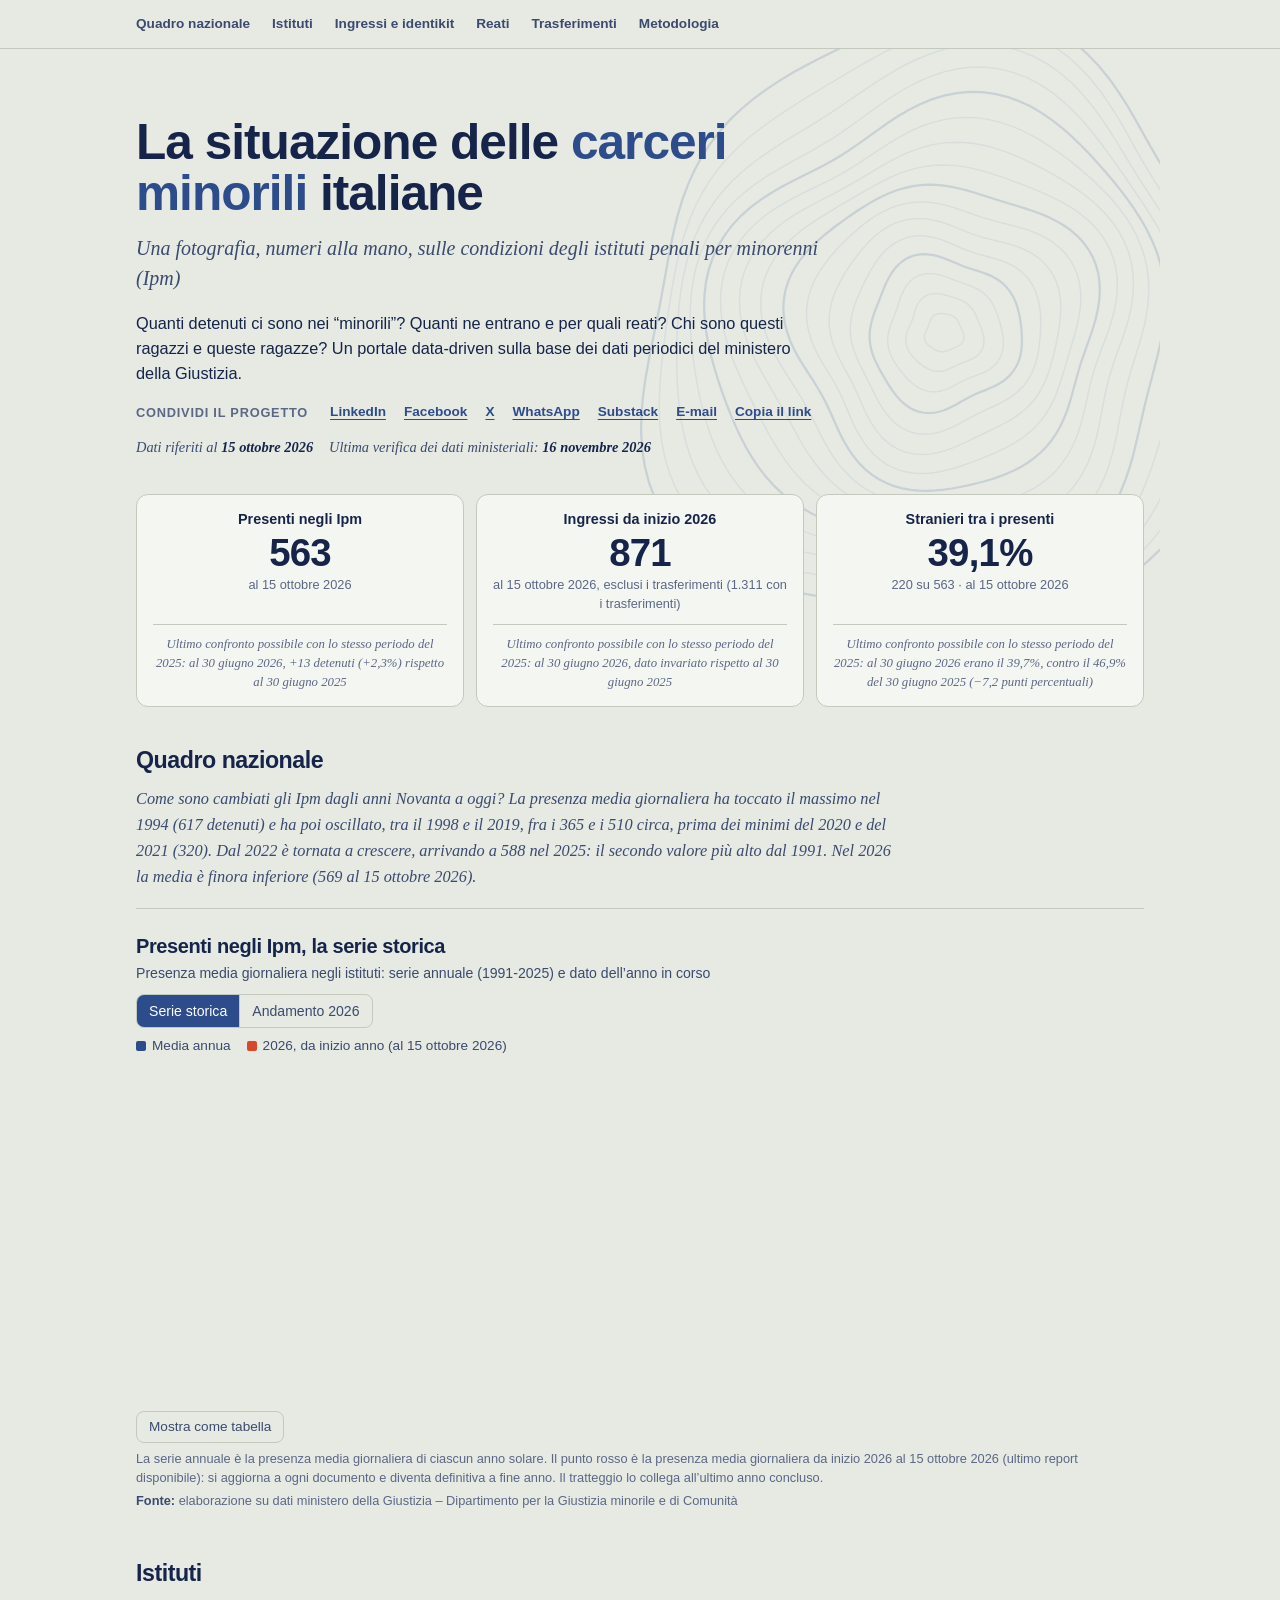
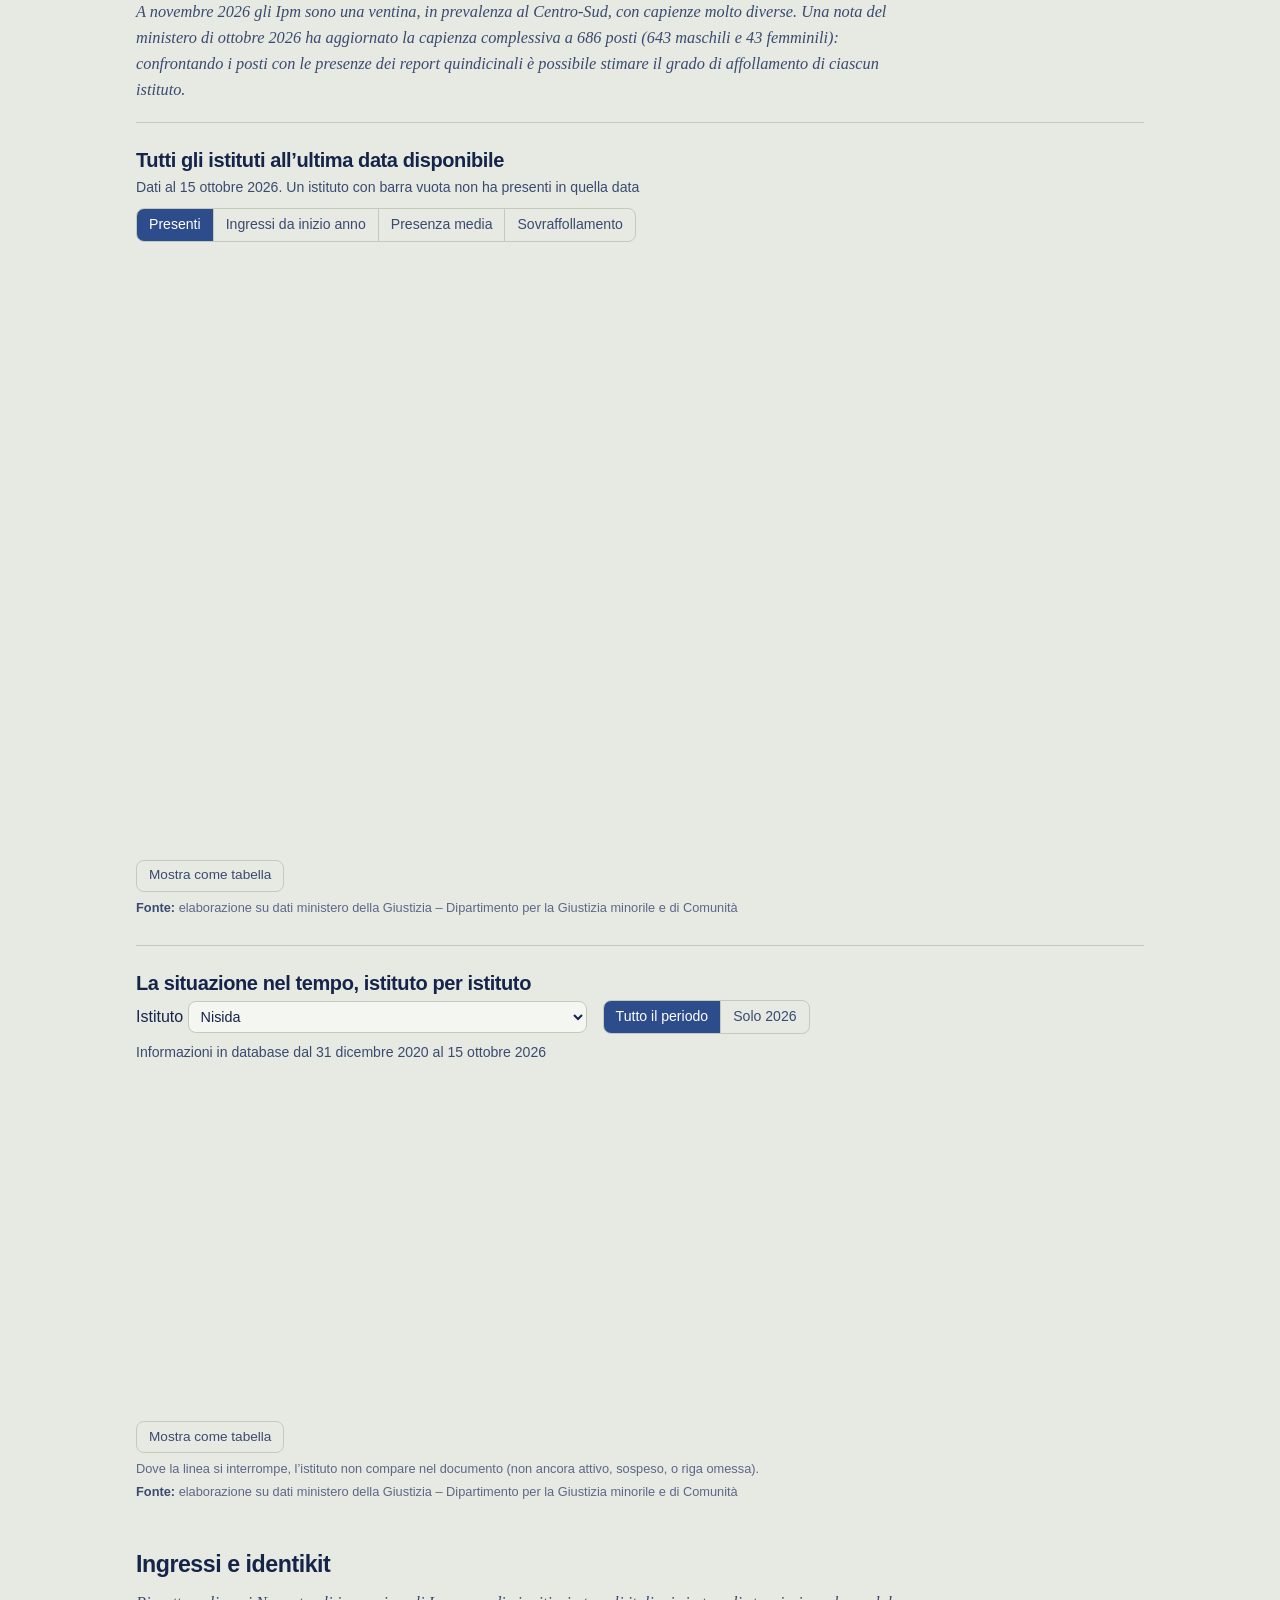
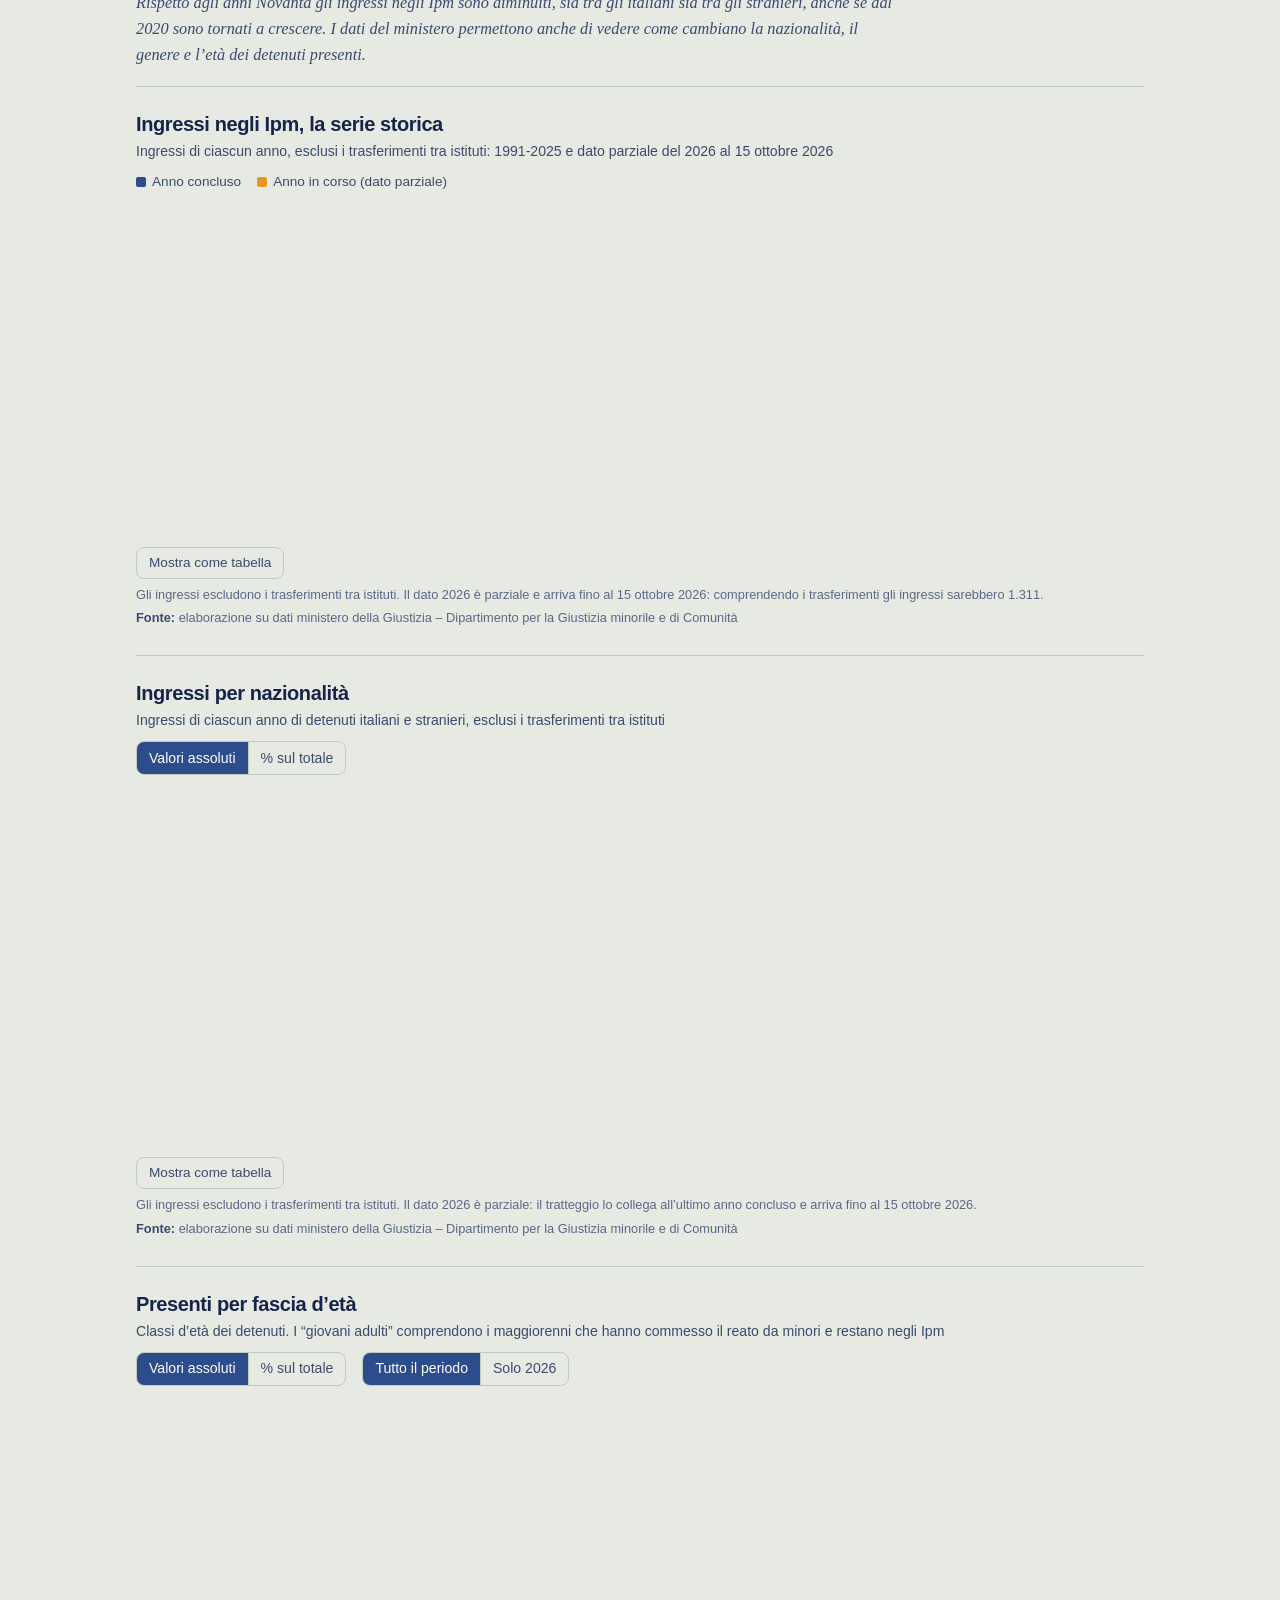
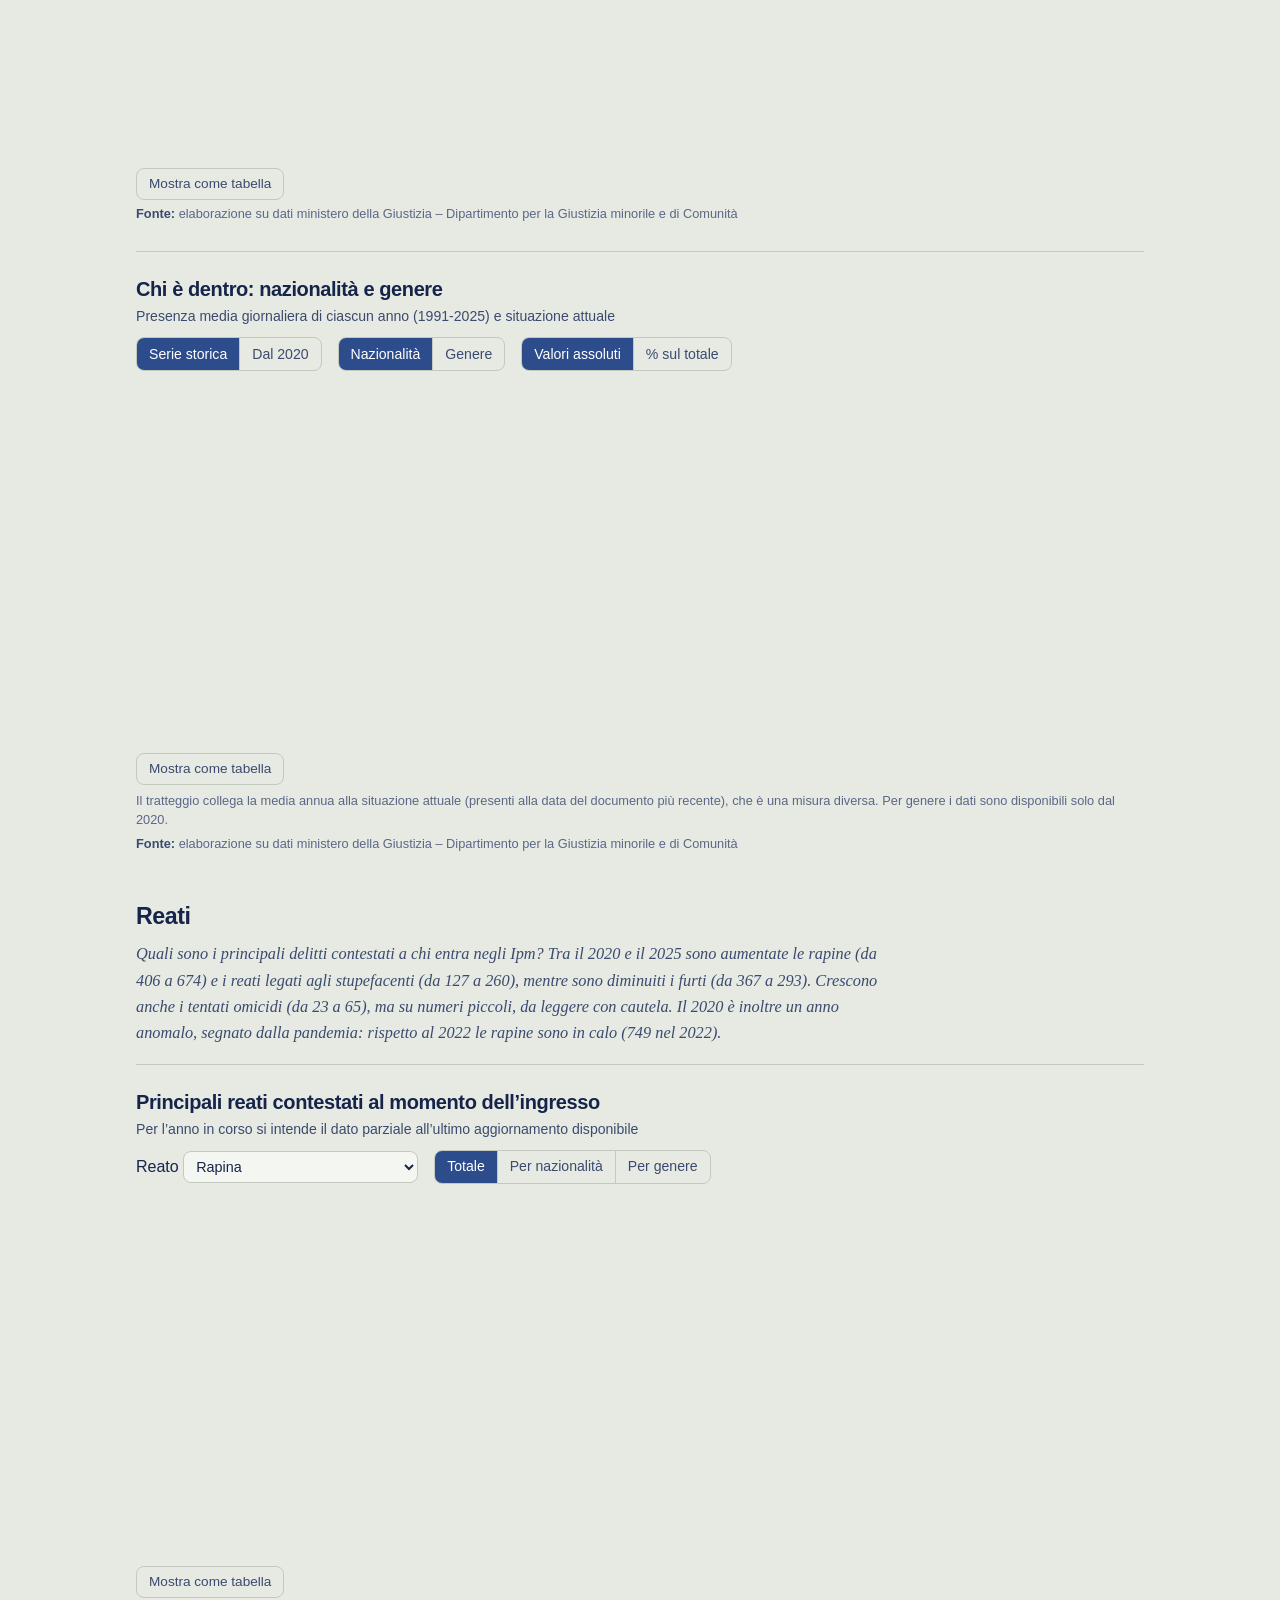
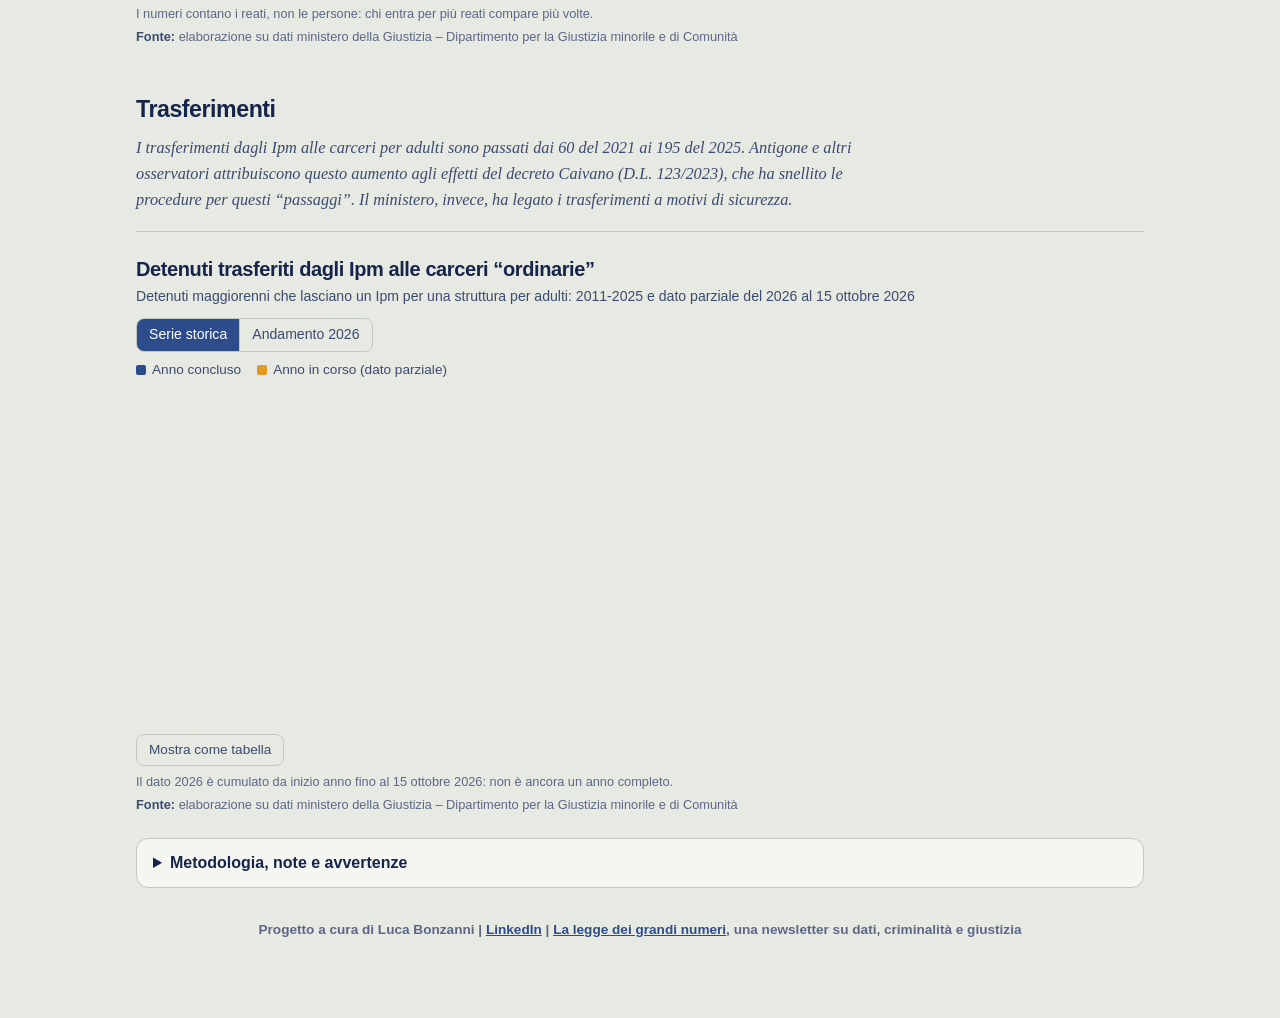
==== commit 566b5480: "Add files via upload" ====
--- a/docs/index.html
+++ b/docs/index.html
@@ -19,8 +19,10 @@
 <meta name="twitter:title" content="La situazione delle carceri minorili italiane">
 <meta name="twitter:description" content="Quanti detenuti ci sono nei “minorili”? Quanti ne entrano e per quali reati? Un portale data-driven sui dati periodici del ministero della Giustizia.">
 <meta name="twitter:image" content="https://lucabonzanni.github.io/monitor-ipm/anteprima.png">
-<link rel="icon" href="data:,">
-<link rel="stylesheet" href="style.css?v=17">
+<link rel="icon" href="favicon.svg" type="image/svg+xml">
+<link rel="icon" href="favicon-32.png" sizes="32x32" type="image/png">
+<link rel="apple-touch-icon" href="apple-touch-icon.png">
+<link rel="stylesheet" href="style.css?v=18">
 </head>
 <body>
 <nav class="topnav" aria-label="Sezioni della pagina">
@@ -35,7 +37,6 @@
 </nav>
 <div class="wrap">
   <header>
-    <span class="chip">Giustizia e data journalism</span>
     <h1>La situazione delle <em>carceri minorili</em> italiane</h1>
     <p class="sub serif">Una fotografia, numeri alla mano, sulle condizioni degli istituti penali per minorenni (Ipm)</p>
     <p class="intro">Quanti detenuti ci sono nei “minorili”? Quanti ne entrano e per quali reati? Chi sono questi ragazzi e queste ragazze? Un portale data-driven sulla base dei dati periodici del ministero della Giustizia.</p>
@@ -212,6 +213,6 @@
   </footer>
 </div>
 <script src="vendor/chart.umd.js"></script>
-<script src="app.js?v=17"></script>
+<script src="app.js?v=18"></script>
 </body>
 </html>
--- a/docs/style.css
+++ b/docs/style.css
@@ -51,11 +51,10 @@
 h1, h2, h3, .kpi .value { font-weight: 800; letter-spacing: -.02em; }
 .serif, .kpi .note.conf { font-family: "Lora", Georgia, "Times New Roman", serif; font-style: italic; }
 header { padding: 30px 0 8px; }
-.chip { display: inline-block; background: #F3E7A9; color: #16244A; font-weight: 700; font-size: .8rem; letter-spacing: .06em; text-transform: uppercase; padding: 4px 10px; border-radius: 4px; }
 header h1 { font-size: 3.1rem; line-height: 1.02; margin: 14px 0 14px; max-width: 760px; }
 header h1 em { font-style: normal; color: var(--accent); }
 header .sub { color: var(--ink2); font-size: 1.25rem; margin: 0 0 18px; max-width: 720px; }
-header .intro { max-width: 680px; color: var(--ink); font-size: 1.02rem; line-height: 1.55; border-left: 4px solid #F3E7A9; padding-left: 14px; margin: 0 0 16px; }
+header .intro { max-width: 680px; color: var(--ink); font-size: 1.02rem; line-height: 1.55; margin: 0 0 16px; }
 .stamp {
   display: flex; flex-wrap: wrap; gap: 4px 16px;
   color: var(--ink2); font-size: .9rem; margin: 0 0 8px;
@@ -76,7 +75,7 @@
 /* le linee che separano il numero dal confronto stanno alla stessa altezza in tutti e tre i riquadri */
 @supports (grid-template-rows: subgrid) { .kpi { display: grid; grid-template-rows: subgrid; grid-row: span 4; row-gap: 0; } }
 h2 { font-size: 1.45rem; margin: 36px 0 8px; }
-.card { background: var(--card); border: 1px solid var(--border); border-radius: 12px; padding: 16px; margin: 14px 0; }
+.card { background: none; border: 0; border-top: 1px solid var(--border); border-radius: 0; padding: 22px 0 10px; margin: 18px 0 0; }
 .card h3 { margin: 0 0 2px; font-size: 1.25rem; }
 .card .desc { color: var(--ink2); font-size: .88rem; margin: 0 0 10px; }
 .controls { display: flex; flex-wrap: wrap; gap: 8px 16px; align-items: center; margin: 0 0 8px; }
@@ -163,3 +162,16 @@
 .stamp { font-family: "Lora", Georgia, "Times New Roman", serif; font-style: italic; }
 .lead { font-family: "Lora", Georgia, "Times New Roman", serif; font-style: italic; }
 footer, footer a { font-weight: 700; }
+
+/* v18: link testuali al posto delle pillole, filigrana a curve di livello */
+.topnav-in { gap: 22px; }
+.topnav a { min-height: 0; padding: 6px 0; border: 0; border-radius: 0; background: none; color: var(--ink2); font-weight: 600; }
+.topnav a:hover { color: var(--accent); text-decoration: underline; text-underline-offset: 4px; text-decoration-thickness: 2px; border: 0; }
+.nav a, .share a, .share button { min-height: 0; padding: 0; border: 0; border-radius: 0; background: none; color: var(--accent); font-weight: 600; text-decoration: underline; text-underline-offset: 3px; text-decoration-thickness: 1px; }
+.nav a:hover, .share a:hover, .share button:hover { border: 0; color: var(--ink); text-decoration-thickness: 2px; }
+.share { gap: 4px 18px; }
+header { position: relative; }
+header::before { content: ""; position: absolute; z-index: -1; right: -120px; top: -60px; width: 640px; height: 640px; background: url(curve.svg) no-repeat center / contain; pointer-events: none; }
+.wrap { position: relative; overflow-x: clip; }
+@media (prefers-color-scheme: dark) { header::before { opacity: .55; } }
+@media (max-width: 560px) { header::before { width: 420px; height: 420px; right: -160px; top: -30px; } .topnav-in { gap: 18px; } }
